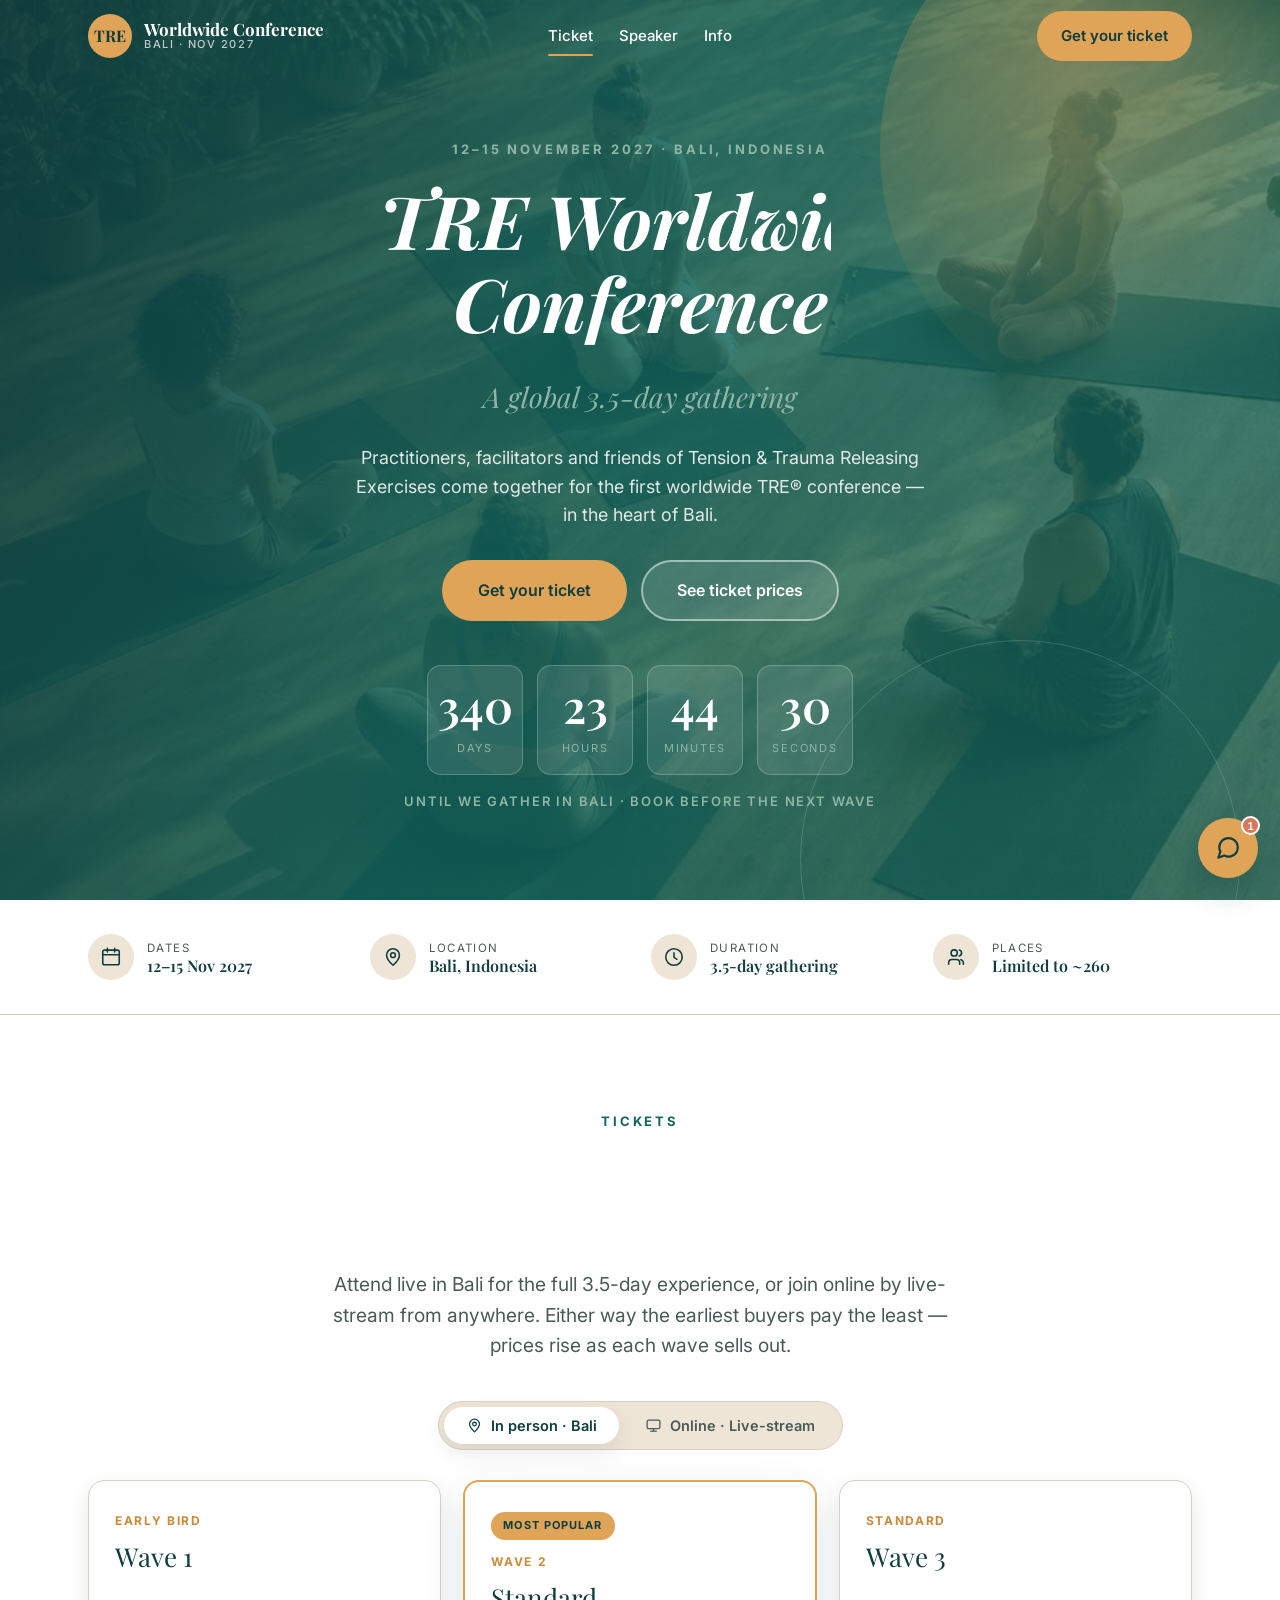
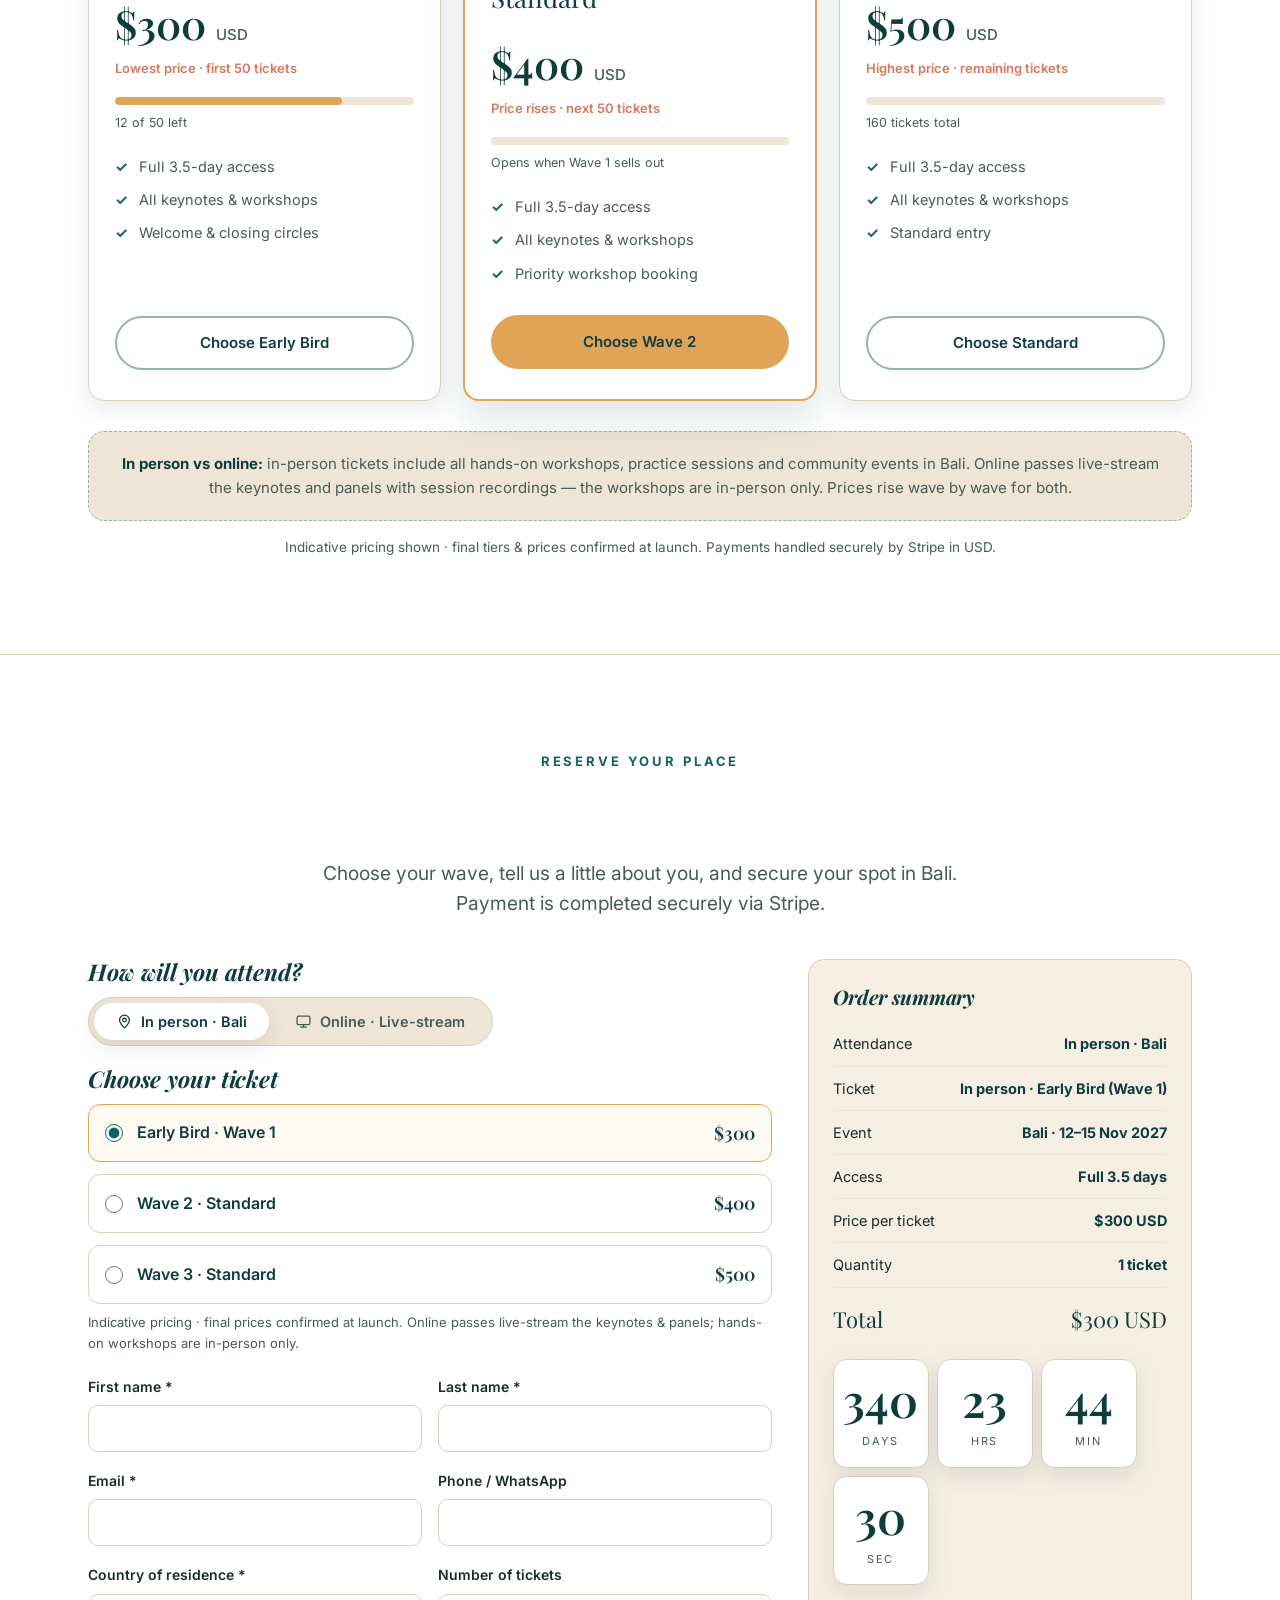
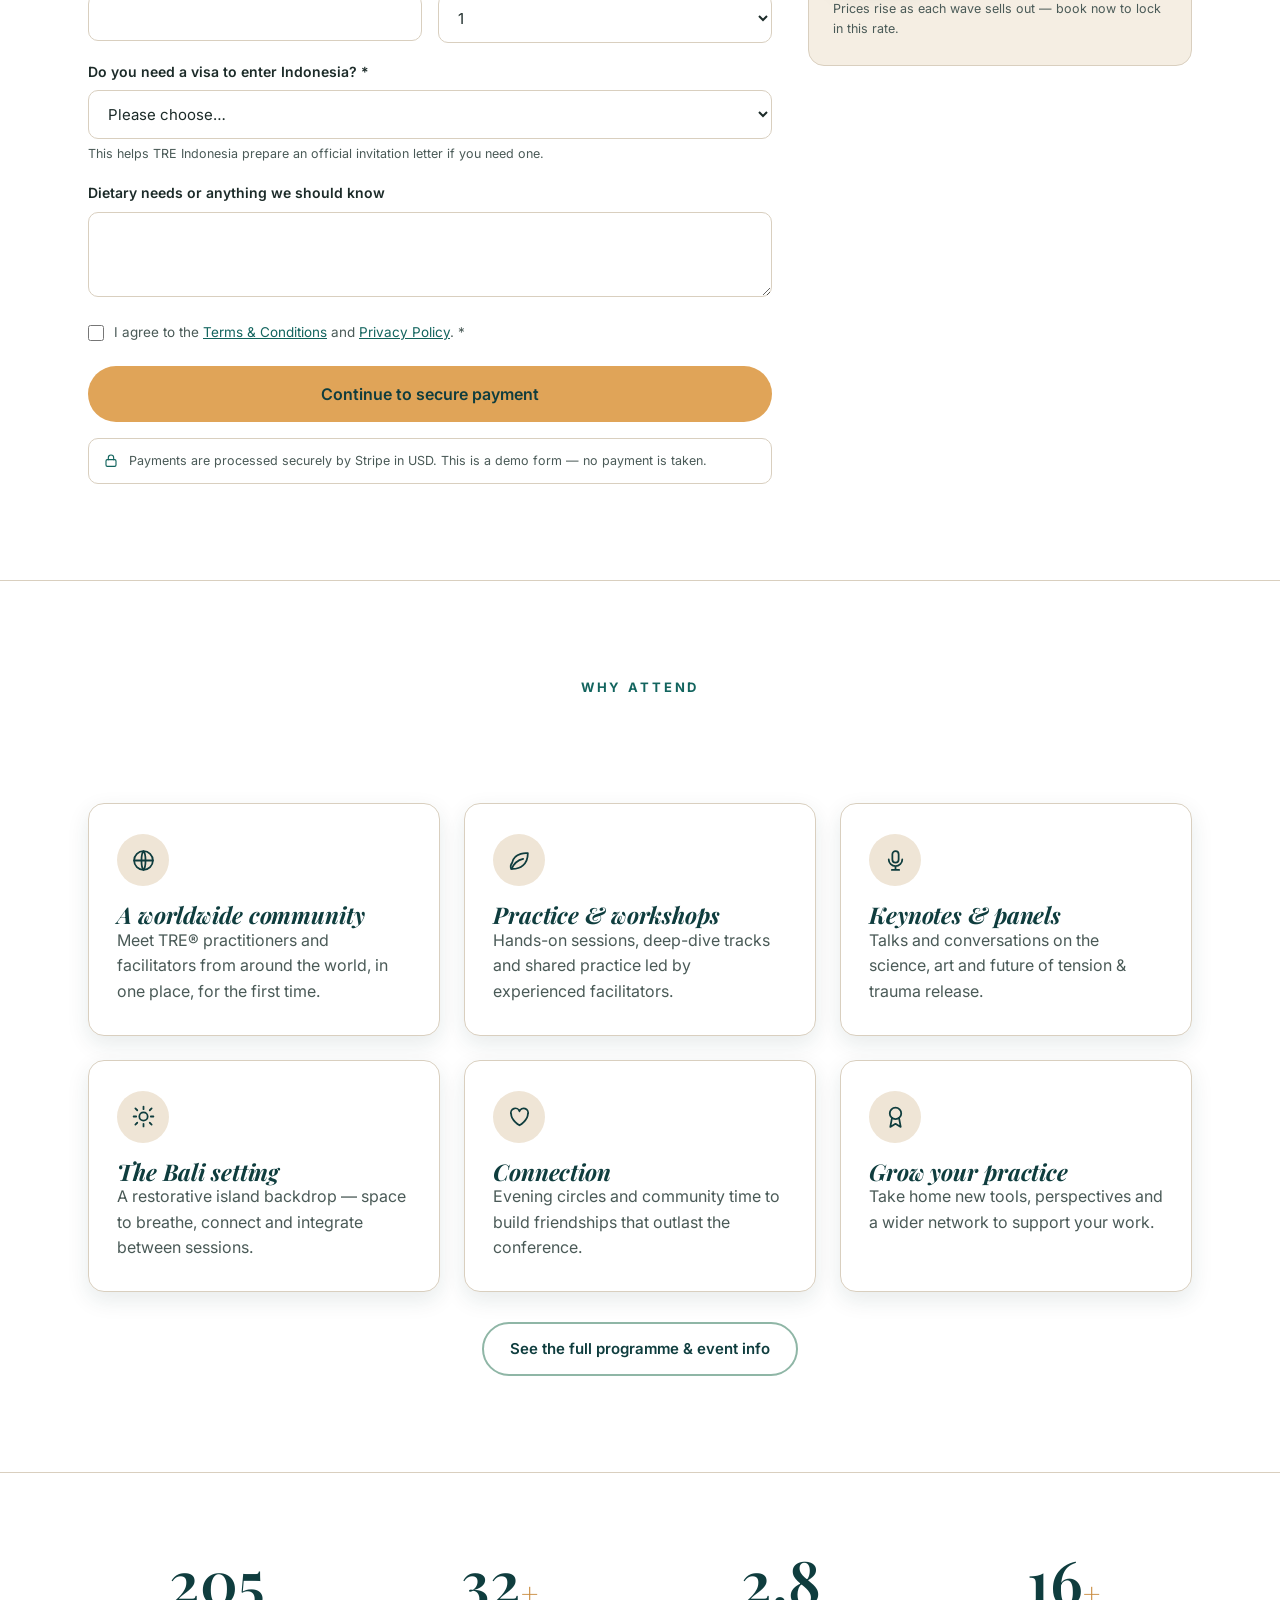
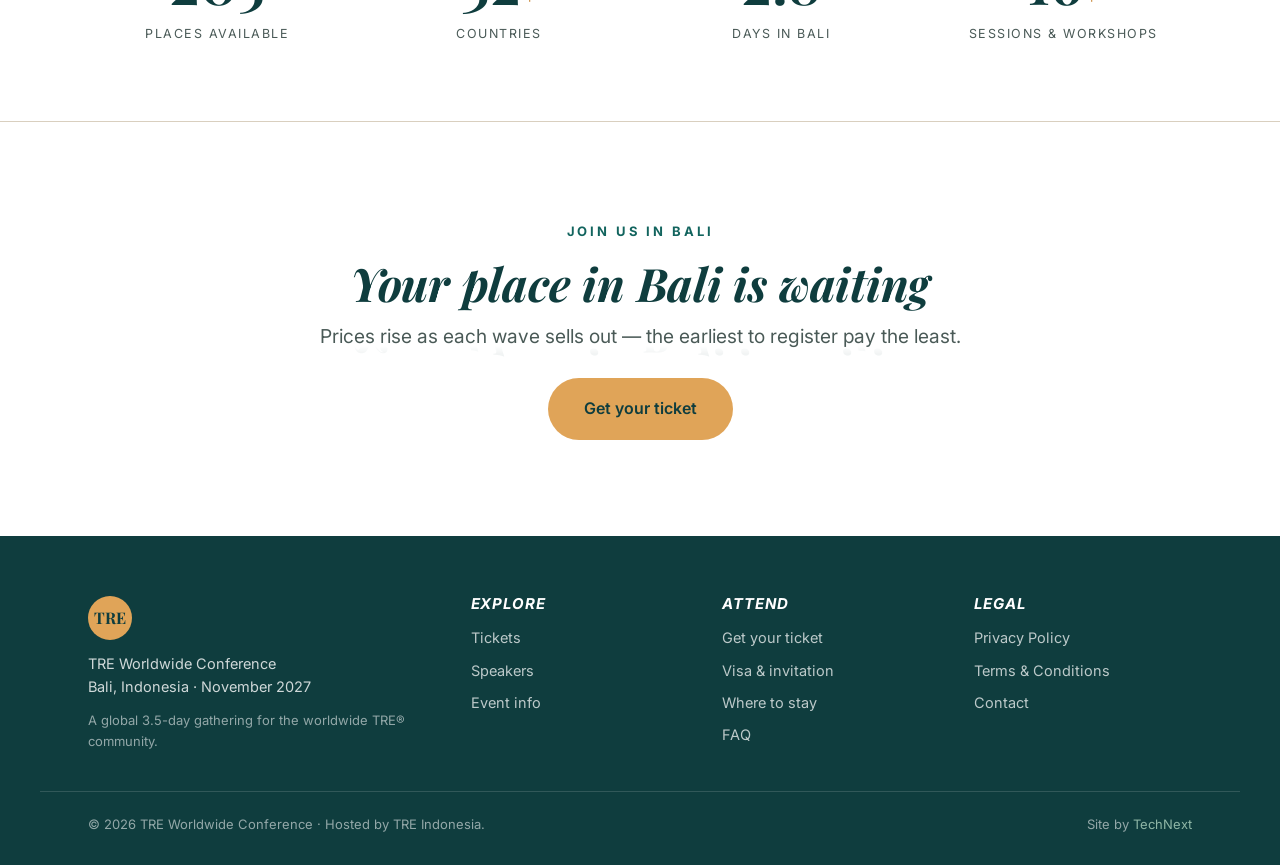
==== index.html @ 67530e5d "Animated title reflection, richer card interaction, live order total, glassy nav Co-Authored-By: Cla" ====
<!doctype html>
<html lang="en">
<head>
<meta charset="utf-8">
<meta name="viewport" content="width=device-width, initial-scale=1">
<title>TRE Worldwide Conference — Bali 2027 | Tickets</title>
<meta name="description" content="Get your ticket for the first worldwide TRE® conference — Bali, Indonesia, November 2027. Live countdown, rising-price waves, secure registration.">
<link rel="preconnect" href="https://fonts.googleapis.com">
<link rel="preconnect" href="https://fonts.gstatic.com" crossorigin>
<link href="https://fonts.googleapis.com/css2?family=Playfair+Display:ital,wght@0,400;0,500;0,600;0,700;0,800;0,900;1,400;1,500;1,600;1,700;1,800;1,900&family=Inter:wght@400;500;600;700&display=swap" rel="stylesheet">
<link rel="stylesheet" href="assets/style.css">
<link rel="icon" href="data:image/svg+xml,%3Csvg%20xmlns='http://www.w3.org/2000/svg'%20viewBox='0%200%2032%2032'%3E%3Ccircle%20cx='16'%20cy='16'%20r='16'%20fill='%230F3D3E'/%3E%3Ccircle%20cx='16'%20cy='16'%20r='6'%20fill='%23E0A458'/%3E%3C/svg%3E">
</head>
<body>

<header class="site-header" id="top">
  <div class="wrap header-inner">
    <a class="brand" href="index.html">
      <span class="brand-mark">TRE</span>
      <span class="brand-text">Worldwide Conference<small>Bali · Nov 2027</small></span>
    </a>
    <button class="nav-toggle" aria-label="Toggle menu" aria-expanded="false"><span></span><span></span><span></span></button>
    <nav class="site-nav" id="nav">
      <div class="nav-links">
        <a href="index.html" class="is-active">Ticket</a>
        <a href="speakers.html">Speaker</a>
        <a href="info.html">Info</a>
      </div>
      <a class="btn btn-amber nav-cta" href="#register">Get your ticket</a>
    </nav>
  </div>
</header>

<!-- HERO -->
<section class="hero">
  <div class="glow"></div><div class="ring"></div>
  <div class="wrap">
    <span class="kicker">12–15 November 2027 · Bali, Indonesia</span>
    <h1>TRE Worldwide Conference</h1>
    <div class="sub">A global 3.5-day gathering</div>
    <p class="hero-copy">Practitioners, facilitators and friends of Tension &amp; Trauma Releasing Exercises come together for the first worldwide TRE® conference — in the heart of Bali.</p>
    <div class="hero-btns">
      <a class="btn btn-amber btn-lg pulse" href="#register">Get your ticket</a>
      <a class="btn btn-ghost-light btn-lg" href="#tickets">See ticket prices</a>
    </div>
    <div class="countdown" data-countdown>
      <div class="cd-box"><div class="n" data-cd="days">—</div><div class="l">Days</div></div>
      <div class="cd-box"><div class="n" data-cd="hours">—</div><div class="l">Hours</div></div>
      <div class="cd-box"><div class="n" data-cd="minutes">—</div><div class="l">Minutes</div></div>
      <div class="cd-box"><div class="n" data-cd="seconds">—</div><div class="l">Seconds</div></div>
    </div>
    <div class="cd-label">Until we gather in Bali · book before the next wave</div>
  </div>
</section>

<!-- QUICK FACTS -->
<section class="section--white" style="padding:34px 0;">
  <div class="wrap">
    <div class="facts">
      <div class="fact"><div class="fi"><svg viewBox="0 0 24 24"><rect x="3" y="4.5" width="18" height="16" rx="2"/><path d="M3 9.5h18M8 2.5v4M16 2.5v4"/></svg></div><div><div class="fl">Dates</div><div class="fv">12–15 Nov 2027</div></div></div>
      <div class="fact"><div class="fi"><svg viewBox="0 0 24 24"><path d="M12 21s7-6.4 7-11a7 7 0 1 0-14 0c0 4.6 7 11 7 11z"/><circle cx="12" cy="10" r="2.6"/></svg></div><div><div class="fl">Location</div><div class="fv">Bali, Indonesia</div></div></div>
      <div class="fact"><div class="fi"><svg viewBox="0 0 24 24"><circle cx="12" cy="12" r="9"/><path d="M12 7.5v5l3.2 2"/></svg></div><div><div class="fl">Duration</div><div class="fv">3.5-day gathering</div></div></div>
      <div class="fact"><div class="fi"><svg viewBox="0 0 24 24"><path d="M16 20v-1.6a3.6 3.6 0 0 0-3.6-3.6H7.6A3.6 3.6 0 0 0 4 18.4V20"/><circle cx="10" cy="7.6" r="3.4"/><path d="M20 20v-1.6a3.6 3.6 0 0 0-2.7-3.5M15.5 4.3a3.4 3.4 0 0 1 0 6.6"/></svg></div><div><div class="fl">Places</div><div class="fv">Limited to ~260</div></div></div>
    </div>
  </div>
</section>

<!-- TICKETS -->
<section class="section--white divide" id="tickets">
  <div class="wrap">
    <div class="section-head center">
      <span class="kicker">Tickets</span>
      <h2>Choose how you'll join — in person or online</h2>
      <p class="lead">Attend live in Bali for the full 3.5-day experience, or join online by live-stream from anywhere. Either way the earliest buyers pay the least — prices rise as each wave sells out.</p>
    </div>
    <div class="attend-wrap">
      <div class="attend-toggle" role="tablist" aria-label="Attendance type">
        <button type="button" class="at-opt is-on" data-attend="inperson" aria-selected="true"><svg viewBox="0 0 24 24"><path d="M12 21s7-6.4 7-11a7 7 0 1 0-14 0c0 4.6 7 11 7 11z"/><circle cx="12" cy="10" r="2.6"/></svg>In person · Bali</button>
        <button type="button" class="at-opt" data-attend="online" aria-selected="false"><svg viewBox="0 0 24 24"><rect x="3" y="4.5" width="18" height="12" rx="2"/><path d="M8 20h8M12 16.5V20"/></svg>Online · Live-stream</button>
      </div>
    </div>
    <div class="tiers" data-tiers="inperson">
      <div class="tier">
        <span class="t-tag">Early Bird</span>
        <div class="t-name">Wave 1</div>
        <div class="t-price">$300 <small>USD</small></div>
        <div class="t-note">Lowest price · first 50 tickets</div>
        <div class="progress"><span style="width:76%"></span></div>
        <div class="stock">12 of 50 left</div>
        <ul><li>Full 3.5-day access</li><li>All keynotes &amp; workshops</li><li>Welcome &amp; closing circles</li></ul>
        <a class="btn btn-outline pick-tier" data-tier="early" data-attend="inperson" href="#register">Choose Early Bird</a>
      </div>
      <div class="tier tier--featured">
        <span class="badge-featured">Most popular</span>
        <span class="t-tag">Wave 2</span>
        <div class="t-name">Standard</div>
        <div class="t-price">$400 <small>USD</small></div>
        <div class="t-note">Price rises · next 50 tickets</div>
        <div class="progress"><span style="width:0%"></span></div>
        <div class="stock">Opens when Wave 1 sells out</div>
        <ul><li>Full 3.5-day access</li><li>All keynotes &amp; workshops</li><li>Priority workshop booking</li></ul>
        <a class="btn btn-amber pick-tier" data-tier="wave2" data-attend="inperson" href="#register">Choose Wave 2</a>
      </div>
      <div class="tier">
        <span class="t-tag">Standard</span>
        <div class="t-name">Wave 3</div>
        <div class="t-price">$500 <small>USD</small></div>
        <div class="t-note">Highest price · remaining tickets</div>
        <div class="progress"><span style="width:0%"></span></div>
        <div class="stock">160 tickets total</div>
        <ul><li>Full 3.5-day access</li><li>All keynotes &amp; workshops</li><li>Standard entry</li></ul>
        <a class="btn btn-outline pick-tier" data-tier="standard" data-attend="inperson" href="#register">Choose Standard</a>
      </div>
    </div>

    <div class="tiers" data-tiers="online" hidden>
      <div class="tier tier--online">
        <span class="t-mode">Online</span>
        <span class="t-tag">Early Bird</span>
        <div class="t-name">Wave 1</div>
        <div class="t-price">$120 <small>USD</small></div>
        <div class="t-note">Lowest price · first 100 passes</div>
        <div class="progress"><span style="width:64%"></span></div>
        <div class="stock">36 of 100 left</div>
        <ul><li>Live-stream of all keynotes &amp; panels</li><li>Session recordings (30 days)</li><li>Digital workbook &amp; online community</li></ul>
        <a class="btn btn-outline pick-tier" data-tier="online-early" data-attend="online" href="#register">Choose Early Bird</a>
      </div>
      <div class="tier tier--online tier--featured">
        <span class="badge-featured">Best value</span>
        <span class="t-mode">Online</span>
        <span class="t-tag">Wave 2</span>
        <div class="t-name">Standard</div>
        <div class="t-price">$150 <small>USD</small></div>
        <div class="t-note">Price rises · next 100 passes</div>
        <div class="progress"><span style="width:0%"></span></div>
        <div class="stock">Opens when Wave 1 sells out</div>
        <ul><li>Live-stream of all keynotes &amp; panels</li><li>Session recordings (60 days)</li><li>Digital workbook &amp; online community</li></ul>
        <a class="btn btn-amber pick-tier" data-tier="online-wave2" data-attend="online" href="#register">Choose Wave 2</a>
      </div>
      <div class="tier tier--online">
        <span class="t-mode">Online</span>
        <span class="t-tag">Standard</span>
        <div class="t-name">Wave 3</div>
        <div class="t-price">$180 <small>USD</small></div>
        <div class="t-note">Highest price · remaining passes</div>
        <div class="progress"><span style="width:0%"></span></div>
        <div class="stock">Unlimited online places</div>
        <ul><li>Live-stream of all keynotes &amp; panels</li><li>Session recordings (60 days)</li><li>Digital workbook &amp; online community</li></ul>
        <a class="btn btn-outline pick-tier" data-tier="online-standard" data-attend="online" href="#register">Choose Standard</a>
      </div>
    </div>

    <div class="note center" style="margin-top:30px;"><b>In person vs online:</b> in-person tickets include all hands-on workshops, practice sessions and community events in Bali. Online passes live-stream the keynotes and panels with session recordings — the workshops are in-person only. Prices rise wave by wave for both.</div>
    <p class="center muted" style="margin-top:16px;font-size:13.5px;">Indicative pricing shown · final tiers &amp; prices confirmed at launch. Payments handled securely by Stripe in USD.</p>
  </div>
</section>

<!-- REGISTER -->
<section class="section--white divide" id="register">
  <div class="wrap">
    <div class="section-head center">
      <span class="kicker">Reserve your place</span>
      <h2>Register for the conference</h2>
      <p class="lead">Choose your wave, tell us a little about you, and secure your spot in Bali. Payment is completed securely via Stripe.</p>
    </div>

    <div class="form-success" id="form-success">
      <h3><svg viewBox="0 0 24 24"><circle cx="12" cy="12" r="9"/><path d="M8.5 12.5l2.5 2.5 4.5-5"/></svg>You're on the list!</h3>
      <p>Thanks for registering — this is a demo confirmation. On the live site you'll be taken to secure Stripe checkout to complete payment, then receive your ticket and info pack by email (travel, visa guidance and the recommended hotel list). If you told us you need a visa, TRE Indonesia will prepare your invitation letter.</p>
    </div>

    <div class="form-grid">
      <form id="ticket-form" novalidate>
        <h3 style="margin-bottom:12px;">How will you attend?</h3>
        <div class="attend-wrap" style="justify-content:flex-start;margin-bottom:20px;">
          <div class="attend-toggle" role="tablist" aria-label="Attendance type">
            <button type="button" class="at-opt is-on" data-attend="inperson"><svg viewBox="0 0 24 24"><path d="M12 21s7-6.4 7-11a7 7 0 1 0-14 0c0 4.6 7 11 7 11z"/><circle cx="12" cy="10" r="2.6"/></svg>In person · Bali</button>
            <button type="button" class="at-opt" data-attend="online"><svg viewBox="0 0 24 24"><rect x="3" y="4.5" width="18" height="12" rx="2"/><path d="M8 20h8M12 16.5V20"/></svg>Online · Live-stream</button>
          </div>
        </div>

        <h3 style="margin-bottom:12px;">Choose your ticket</h3>
        <div class="radio-tiers" data-attend-group="inperson">
          <label class="radio-tier"><input type="radio" name="tier" value="early" data-name="In person · Early Bird (Wave 1)" data-price="$300 USD"><span class="rt-name">Early Bird · Wave 1</span><span class="rt-price">$300</span></label>
          <label class="radio-tier"><input type="radio" name="tier" value="wave2" data-name="In person · Standard (Wave 2)" data-price="$400 USD"><span class="rt-name">Wave 2 · Standard</span><span class="rt-price">$400</span></label>
          <label class="radio-tier"><input type="radio" name="tier" value="standard" data-name="In person · Standard (Wave 3)" data-price="$500 USD"><span class="rt-name">Wave 3 · Standard</span><span class="rt-price">$500</span></label>
        </div>
        <div class="radio-tiers" data-attend-group="online" hidden>
          <label class="radio-tier"><input type="radio" name="tier" value="online-early" data-name="Online · Early Bird (Wave 1)" data-price="$120 USD" disabled><span class="rt-name">Early Bird · Wave 1</span><span class="rt-price">$120</span></label>
          <label class="radio-tier"><input type="radio" name="tier" value="online-wave2" data-name="Online · Standard (Wave 2)" data-price="$150 USD" disabled><span class="rt-name">Wave 2 · Standard</span><span class="rt-price">$150</span></label>
          <label class="radio-tier"><input type="radio" name="tier" value="online-standard" data-name="Online · Standard (Wave 3)" data-price="$180 USD" disabled><span class="rt-name">Wave 3 · Standard</span><span class="rt-price">$180</span></label>
        </div>
        <p class="muted" style="font-size:13px;margin-bottom:22px;">Indicative pricing · final prices confirmed at launch. Online passes live-stream the keynotes &amp; panels; hands-on workshops are in-person only.</p>

        <div class="field-row">
          <div class="field"><label for="fname">First name *</label><input id="fname" name="fname" type="text" required></div>
          <div class="field"><label for="lname">Last name *</label><input id="lname" name="lname" type="text" required></div>
        </div>
        <div class="field-row">
          <div class="field"><label for="email">Email *</label><input id="email" name="email" type="email" required></div>
          <div class="field"><label for="phone">Phone / WhatsApp</label><input id="phone" name="phone" type="tel"></div>
        </div>
        <div class="field-row">
          <div class="field"><label for="country">Country of residence *</label><input id="country" name="country" type="text" required></div>
          <div class="field"><label for="qty">Number of tickets</label>
            <select id="qty" name="qty"><option>1</option><option>2</option><option>3</option><option>4</option></select>
          </div>
        </div>

        <div class="field">
          <label for="visa">Do you need a visa to enter Indonesia? *</label>
          <select id="visa" name="visa" required>
            <option value="">Please choose…</option>
            <option value="no">No — I can enter visa-free / visa on arrival</option>
            <option value="yes">Yes — I'll need an invitation letter</option>
            <option value="unsure">I'm not sure yet</option>
          </select>
          <div class="hint">This helps TRE Indonesia prepare an official invitation letter if you need one.</div>
        </div>
        <div class="visa-note" id="visa-note"><b>Great — we'll help.</b> TRE Indonesia will prepare an official invitation letter to support your visa application, sent with your info pack after payment.</div>

        <div class="field"><label for="notes">Dietary needs or anything we should know</label><textarea id="notes" name="notes" rows="3"></textarea></div>

        <label class="checkbox" style="margin-bottom:22px;">
          <input type="checkbox" required>
          <span>I agree to the <a href="terms.html" target="_blank" style="color:var(--teal-2);text-decoration:underline;">Terms &amp; Conditions</a> and <a href="privacy.html" target="_blank" style="color:var(--teal-2);text-decoration:underline;">Privacy Policy</a>. *</span>
        </label>

        <button type="submit" class="btn btn-amber btn-lg" style="width:100%;">Continue to secure payment</button>
        <div class="pay-note"><svg viewBox="0 0 24 24"><rect x="4.5" y="10" width="15" height="10" rx="2"/><path d="M8 10V7a4 4 0 0 1 8 0v3"/></svg> Payments are processed securely by Stripe in USD. This is a demo form — no payment is taken.</div>
      </form>

      <aside class="summary">
        <h3>Order summary</h3>
        <div class="row"><span>Attendance</span><b id="sum-attend">In person · Bali</b></div>
        <div class="row"><span>Ticket</span><b id="sum-tier">Early Bird · Wave 1</b></div>
        <div class="row"><span>Event</span><b>Bali · 12–15 Nov 2027</b></div>
        <div class="row"><span>Access</span><b id="sum-access">Full 3.5 days</b></div>
        <div class="row"><span>Price per ticket</span><b id="sum-unit">$300 USD</b></div>
        <div class="row"><span>Quantity</span><b id="sum-qty">1 ticket</b></div>
        <div class="total"><span>Total</span><span id="sum-total">$300 USD</span></div>
        <div class="countdown countdown--light" data-countdown style="margin-top:22px;gap:8px;">
          <div class="cd-box"><div class="n" data-cd="days">—</div><div class="l">Days</div></div>
          <div class="cd-box"><div class="n" data-cd="hours">—</div><div class="l">Hrs</div></div>
          <div class="cd-box"><div class="n" data-cd="minutes">—</div><div class="l">Min</div></div>
          <div class="cd-box"><div class="n" data-cd="seconds">—</div><div class="l">Sec</div></div>
        </div>
        <p class="muted" style="font-size:12.5px;margin-top:14px;">Prices rise as each wave sells out — book now to lock in this rate.</p>
      </aside>
    </div>
  </div>
</section>

<!-- WHY ATTEND -->
<section class="section--white divide">
  <div class="wrap">
    <div class="section-head center">
      <span class="kicker">Why attend</span>
      <h2>Everything the gathering holds</h2>
    </div>
    <div class="grid grid-3">
      <div class="card"><div class="ico"><svg viewBox="0 0 24 24"><circle cx="12" cy="12" r="9"/><path d="M3 12h18M12 3c2.6 2.6 2.6 15.4 0 18M12 3c-2.6 2.6-2.6 15.4 0 18"/></svg></div><h3>A worldwide community</h3><p>Meet TRE® practitioners and facilitators from around the world, in one place, for the first time.</p></div>
      <div class="card"><div class="ico"><svg viewBox="0 0 24 24"><path d="M4 20c9 .5 16-4.5 16-15 0 0-13-1.5-15 9a6 6 0 0 0-1 6z"/><path d="M4.5 20c2.5-6 6.5-8.5 11-9.5"/></svg></div><h3>Practice &amp; workshops</h3><p>Hands-on sessions, deep-dive tracks and shared practice led by experienced facilitators.</p></div>
      <div class="card"><div class="ico"><svg viewBox="0 0 24 24"><rect x="9" y="3" width="6" height="11" rx="3"/><path d="M5.5 11a6.5 6.5 0 0 0 13 0M12 17.5V21M8.5 21h7"/></svg></div><h3>Keynotes &amp; panels</h3><p>Talks and conversations on the science, art and future of tension &amp; trauma release.</p></div>
      <div class="card"><div class="ico"><svg viewBox="0 0 24 24"><circle cx="12" cy="12" r="4"/><path d="M12 2.5v2.5M12 19v2.5M4.2 4.2l1.8 1.8M18 18l1.8 1.8M2.5 12H5M19 12h2.5M4.2 19.8 6 18M18 6l1.8-1.8"/></svg></div><h3>The Bali setting</h3><p>A restorative island backdrop — space to breathe, connect and integrate between sessions.</p></div>
      <div class="card"><div class="ico"><svg viewBox="0 0 24 24"><path d="M12 20.5S4 15.6 4 9.8A4.2 4.2 0 0 1 12 7a4.2 4.2 0 0 1 8 2.8c0 5.8-8 10.7-8 10.7z"/></svg></div><h3>Connection</h3><p>Evening circles and community time to build friendships that outlast the conference.</p></div>
      <div class="card"><div class="ico"><svg viewBox="0 0 24 24"><circle cx="12" cy="9" r="5.5"/><path d="M8.6 13.6 7 22l5-3 5 3-1.6-8.4"/></svg></div><h3>Grow your practice</h3><p>Take home new tools, perspectives and a wider network to support your work.</p></div>
    </div>
    <p class="center" style="margin-top:30px;"><a class="btn btn-outline" href="info.html">See the full programme &amp; event info</a></p>
  </div>
</section>

<!-- STATS -->
<section class="section--white divide" style="padding:clamp(48px,6vw,80px) 0;">
  <div class="wrap">
    <div class="stats">
      <div class="stat"><div class="num">260</div><div class="lbl">Places available</div></div>
      <div class="stat"><div class="num">40<small>+</small></div><div class="lbl">Countries</div></div>
      <div class="stat"><div class="num">3.5</div><div class="lbl">Days in Bali</div></div>
      <div class="stat"><div class="num">20<small>+</small></div><div class="lbl">Sessions &amp; workshops</div></div>
    </div>
  </div>
</section>

<!-- FINAL CTA -->
<section class="section--white divide" style="text-align:center;">
  <div class="wrap">
    <span class="kicker">Join us in Bali</span>
    <h2 style="margin:14px 0 12px;">Your place in Bali is waiting</h2>
    <p class="lead" style="margin:0 auto 26px;">Prices rise as each wave sells out — the earliest to register pay the least.</p>
    <a class="btn btn-amber btn-lg pulse" href="#register">Get your ticket</a>
  </div>
</section>

<footer class="site-footer">
  <div class="wrap footer-grid">
    <div class="f-brand">
      <span class="brand-mark light">TRE</span>
      <p>TRE Worldwide Conference<br>Bali, Indonesia · November 2027</p>
      <p class="f-small">A global 3.5-day gathering for the worldwide TRE® community.</p>
    </div>
    <div>
      <h4>Explore</h4>
      <a href="index.html">Tickets</a>
      <a href="speakers.html">Speakers</a>
      <a href="info.html">Event info</a>
    </div>
    <div>
      <h4>Attend</h4>
      <a href="index.html#register">Get your ticket</a>
      <a href="info.html#visa">Visa &amp; invitation</a>
      <a href="info.html#hotels">Where to stay</a>
      <a href="info.html#faq">FAQ</a>
    </div>
    <div>
      <h4>Legal</h4>
      <a href="privacy.html">Privacy Policy</a>
      <a href="terms.html">Terms &amp; Conditions</a>
      <a href="mailto:hello@technext.asia">Contact</a>
    </div>
  </div>
  <div class="wrap footer-bottom">
    <span>© <span id="year">2027</span> TRE Worldwide Conference · Hosted by TRE Indonesia.</span>
    <span>Site by <a href="https://www.technext.asia">TechNext</a></span>
  </div>
</footer>

<script src="assets/app.js"></script>
</body>
</html>
---- assets/style.css ----
/* ============================================================
   TRE Worldwide Conference — Bali 2027
   Design system (from the TechNext proposal deck)
   ============================================================ */
:root{
  --teal:#0F3D3E;
  --teal-2:#12645E;
  --teal-3:#17756B;
  --sage:#8FB6A6;
  --sand:#F5EEE3;
  --sand-2:#EFE5D6;
  --paper:#FBF7F0;
  --amber:#E0A458;
  --amber-d:#C98A3D;
  --coral:#D9765B;
  --ink:#1C2B29;
  --ink-soft:#4A5A57;
  --line:#D9CFBF;
  --white:#FFFFFF;
  --shadow:0 18px 44px rgba(15,61,62,.14);
  --shadow-sm:0 8px 22px rgba(15,61,62,.10);
  --radius:16px;
  --radius-sm:11px;
  --wrap:1200px;
  --head:'Playfair Display',Georgia,'Times New Roman',serif;
  --body:'Inter',system-ui,-apple-system,'Segoe UI',sans-serif;
}

*{box-sizing:border-box;margin:0;padding:0;}
html{scroll-behavior:smooth;scroll-padding-top:90px;}
body{
  font-family:var(--body);
  color:var(--ink);
  background:var(--paper);
  line-height:1.6;
  -webkit-font-smoothing:antialiased;
  overflow-x:hidden;
}
img{max-width:100%;display:block;}
a{color:inherit;text-decoration:none;}
h1,h2,h3,h4{font-family:var(--head);font-weight:700;font-style:italic;line-height:1.12;color:var(--teal);letter-spacing:-.005em;}
h1{font-size:clamp(40px,6.6vw,74px);}
h2{font-size:clamp(29px,4vw,46px);}
h3{font-size:clamp(19px,2vw,23px);}
p{color:var(--ink-soft);}

.wrap{max-width:var(--wrap);margin:0 auto;padding:0 clamp(20px,5vw,48px);}
.kicker{font-size:13px;letter-spacing:.22em;text-transform:uppercase;font-weight:700;color:var(--teal-2);}
.kicker.on-dark{color:var(--sage);}
.lead{font-size:clamp(17px,1.5vw,20px);color:var(--ink-soft);max-width:60ch;}
.center{text-align:center;}
.center .lead{margin-left:auto;margin-right:auto;}
.amber-rule{width:74px;height:3px;background:var(--amber);border:0;margin:22px 0;}
.center .amber-rule{margin-left:auto;margin-right:auto;}
.muted{color:var(--ink-soft);}
.tag{color:var(--amber);font-weight:700;}

/* ---------- buttons ---------- */
.btn{
  display:inline-flex;align-items:center;justify-content:center;gap:8px;
  font-family:var(--body);font-weight:600;font-size:15px;
  padding:13px 26px;border-radius:999px;border:2px solid transparent;
  cursor:pointer;transition:transform .15s ease,box-shadow .2s ease,background .2s ease,color .2s ease;
  white-space:nowrap;
}
.btn:hover{transform:translateY(-2px);}
.btn-amber{background:var(--amber);color:var(--teal);}
.btn-amber:hover{background:var(--amber-d);box-shadow:0 10px 24px rgba(224,164,88,.4);}
.btn-teal{background:var(--teal);color:#fff;}
.btn-teal:hover{background:var(--teal-2);box-shadow:var(--shadow-sm);}
.btn-outline{background:transparent;border-color:var(--sage);color:var(--teal);}
.btn-outline:hover{background:var(--teal);border-color:var(--teal);color:#fff;}
.btn-ghost-light{background:rgba(255,255,255,.12);border-color:rgba(255,255,255,.5);color:#fff;}
.btn-ghost-light:hover{background:rgba(255,255,255,.2);}
.btn-lg{padding:16px 34px;font-size:16px;}
.btn:focus-visible{outline:3px solid rgba(224,164,88,.7);outline-offset:3px;}
.btn:disabled,.btn[aria-disabled="true"]{opacity:.55;cursor:not-allowed;transform:none;}
.site-nav a:focus-visible{outline:2px solid var(--amber);outline-offset:4px;border-radius:4px;}

/* ---------- header (transparent over hero → solid on scroll) ---------- */
.site-header{
  position:fixed;top:0;left:0;right:0;z-index:60;
  background:transparent;
  border-bottom:1px solid transparent;
  transition:background .32s ease,border-color .32s ease,box-shadow .32s ease,backdrop-filter .32s ease;
}
.site-header.scrolled{
  background:rgba(251,247,240,.55);
  backdrop-filter:blur(18px) saturate(1.15);-webkit-backdrop-filter:blur(18px) saturate(1.15);
  border-bottom-color:rgba(217,207,191,.55);
  box-shadow:0 6px 22px rgba(15,61,62,.05);
}
/* 3-zone grid: brand (left) · nav links (center) · CTA (right) */
.header-inner{display:grid;grid-template-columns:1fr auto 1fr;align-items:center;height:72px;gap:20px;}
.brand{display:flex;align-items:center;gap:12px;justify-self:start;}
.brand-mark{
  font-family:var(--head);font-weight:700;color:var(--teal);background:var(--amber);
  width:44px;height:44px;border-radius:50%;display:grid;place-items:center;
  font-size:16px;letter-spacing:.02em;flex:0 0 auto;transition:background .3s ease,color .3s ease;
}
.brand-mark.light{background:var(--amber);color:var(--teal);}
.brand-text{font-family:var(--head);font-weight:700;color:#fff;font-size:17px;line-height:1.05;display:flex;flex-direction:column;transition:color .3s ease;}
.brand-text small{font-family:var(--body);font-weight:500;font-size:11px;letter-spacing:.14em;text-transform:uppercase;color:rgba(255,255,255,.72);transition:color .3s ease;}
.site-nav{display:contents;}
.nav-links{display:flex;align-items:center;gap:26px;justify-self:center;}
/* nav links are LIGHT by default (over the dark hero); .scrolled switches them dark */
.site-nav a:not(.btn){font-weight:500;font-size:15px;color:#fff;position:relative;padding:6px 0;transition:color .2s;}
.site-nav a:not(.btn):hover,.site-nav a.is-active:not(.btn){color:#fff;}
.site-nav a:not(.btn)::after{content:"";position:absolute;left:0;bottom:-2px;height:2px;width:0;background:var(--amber);border-radius:2px;transition:width .28s ease;}
.site-nav a:not(.btn):hover::after,.site-nav a.is-active:not(.btn)::after{width:100%;}
.nav-cta{justify-self:end;padding:11px 22px;}
.nav-toggle{display:none;flex-direction:column;gap:5px;background:none;border:0;cursor:pointer;padding:8px;justify-self:end;}
.nav-toggle span{width:24px;height:2px;background:#fff;border-radius:2px;transition:background .25s,transform .25s,opacity .25s;}

/* solid state (scrolled past the hero) — dark content on the paper bar */
.site-header.scrolled .brand-text{color:var(--teal);}
.site-header.scrolled .brand-text small{color:var(--ink-soft);}
.site-header.scrolled .brand-mark{background:var(--teal);color:#fff;}
.site-header.scrolled .site-nav a:not(.btn){color:var(--ink);}
.site-header.scrolled .site-nav a:not(.btn):hover,
.site-header.scrolled .site-nav a.is-active:not(.btn){color:var(--teal-2);}
.site-header.scrolled .nav-toggle span{background:var(--teal);}

/* ---------- sections ---------- */
section{padding:clamp(60px,7.5vw,104px) 0;}
.section--sand{background:var(--sand);}
.section--sand2{background:var(--sand-2);}
.section--white{background:#fff;}
.section--dark{background:linear-gradient(135deg,var(--teal) 0%,var(--teal-2) 60%,var(--teal-3) 100%);color:#fff;}
.section--dark h1,.section--dark h2,.section--dark h3{color:#fff;}
.section--dark p{color:rgba(255,255,255,.82);}
.section-head{max-width:64ch;margin-bottom:40px;}
.section-head .kicker{margin-bottom:14px;display:block;}
.section-head.center{margin-left:auto;margin-right:auto;}

/* ---------- hero ---------- */
.hero{
  position:relative;min-height:100vh;min-height:100dvh;display:flex;align-items:center;
  color:#fff;overflow:hidden;padding:120px 0 70px;
}
.hero::before{
  content:"";position:absolute;inset:0;
  background:linear-gradient(115deg,rgba(15,61,62,.94) 0%,rgba(18,100,94,.86) 45%,rgba(23,117,107,.66) 100%),
             url('../images/hero-bg.jpg') center/cover no-repeat;
  z-index:0;
}
.hero .glow{position:absolute;right:-140px;top:-120px;width:540px;height:540px;border-radius:50%;
  background:radial-gradient(circle at 35% 35%,rgba(224,164,88,.4),rgba(224,164,88,0) 68%);z-index:1;pointer-events:none;}
.hero .ring{position:absolute;right:40px;bottom:-180px;width:440px;height:440px;border-radius:50%;border:1px solid rgba(255,255,255,.16);z-index:1;pointer-events:none;}
.hero .wrap{position:relative;z-index:2;width:100%;display:flex;flex-direction:column;align-items:center;text-align:center;}
.hero h1{color:#fff;max-width:16ch;margin:0 auto;}
.hero .kicker{color:var(--sage);margin-bottom:20px;display:block;}
.hero .sub{font-family:var(--head);font-style:italic;font-size:clamp(20px,2.4vw,28px);color:var(--sage);margin-top:6px;}
.hero .hero-copy{color:rgba(255,255,255,.86);font-size:clamp(16px,1.4vw,19px);max-width:52ch;margin:24px auto 30px;}
.hero-btns{display:flex;gap:14px;flex-wrap:wrap;justify-content:center;margin-bottom:44px;}
.hero .countdown{justify-content:center;}

/* page hero (inner pages) */
.page-hero{position:relative;color:#fff;padding:130px 0 70px;overflow:hidden;
  background:linear-gradient(135deg,var(--teal),var(--teal-2));}
.page-hero .glow{position:absolute;right:-120px;top:-140px;width:460px;height:460px;border-radius:50%;
  background:radial-gradient(circle at 40% 40%,rgba(224,164,88,.32),rgba(224,164,88,0) 70%);}
.page-hero .wrap{position:relative;z-index:2;text-align:center;}
.page-hero h1{color:#fff;}
.page-hero .kicker{color:var(--sage);display:block;margin-bottom:16px;}
.page-hero p{color:rgba(255,255,255,.85);max-width:60ch;margin:16px auto 0;}

/* ---------- countdown ---------- */
.countdown{display:flex;gap:14px;flex-wrap:wrap;}
.cd-box{
  background:rgba(255,255,255,.1);border:1px solid rgba(255,255,255,.22);
  border-radius:14px;padding:16px 8px;min-width:96px;text-align:center;backdrop-filter:blur(4px);
}
.cd-box .n{font-family:var(--head);font-weight:600;font-size:clamp(30px,4vw,46px);color:#fff;line-height:1;}
.cd-box .l{font-size:11px;letter-spacing:.16em;text-transform:uppercase;color:var(--sage);margin-top:8px;}
.countdown--light .cd-box{background:#fff;border-color:var(--line);box-shadow:var(--shadow-sm);}
.countdown--light .cd-box .n{color:var(--teal);}
.countdown--light .cd-box .l{color:var(--ink-soft);}
.cd-label{font-size:13px;letter-spacing:.14em;text-transform:uppercase;color:var(--sage);margin-top:16px;font-weight:600;}

/* ---------- cards / grids ---------- */
.grid{display:grid;gap:24px;}
.grid-2{grid-template-columns:repeat(2,1fr);}
.grid-3{grid-template-columns:repeat(3,1fr);}
.grid-4{grid-template-columns:repeat(4,1fr);}
.card{
  background:#fff;border:1px solid var(--line);border-radius:var(--radius);padding:30px 28px;
  box-shadow:var(--shadow-sm);transition:transform .2s ease,box-shadow .2s ease;
}
.card:hover{transform:translateY(-4px);box-shadow:var(--shadow);}
.card .ico{width:52px;height:52px;border-radius:50%;background:var(--sand-2);display:grid;place-items:center;font-size:24px;margin-bottom:16px;}
.section--dark .card{background:rgba(255,255,255,.07);border-color:rgba(255,255,255,.16);box-shadow:none;}
.section--dark .card h3{color:#fff;}
.section--dark .card p{color:rgba(255,255,255,.8);}
.section--dark .card .ico{background:rgba(255,255,255,.12);}

.split{display:grid;grid-template-columns:1fr 1fr;gap:clamp(30px,5vw,64px);align-items:center;}
.split img{border-radius:var(--radius);box-shadow:var(--shadow);width:100%;object-fit:cover;}

.feature-list{list-style:none;margin-top:8px;}
.feature-list li{position:relative;padding-left:30px;margin-bottom:15px;font-size:17px;color:var(--ink-soft);}
.feature-list li::before{content:"›";position:absolute;left:6px;top:-2px;color:var(--amber);font-size:22px;font-weight:700;}
.feature-list li b{color:var(--ink);}

/* ---------- ticket tiers ---------- */
.tiers{display:grid;grid-template-columns:repeat(3,1fr);gap:22px;align-items:stretch;}
.tier{background:#fff;border:1px solid var(--line);border-radius:var(--radius);padding:30px 26px;display:flex;flex-direction:column;box-shadow:var(--shadow-sm);}
.tier--featured{border:2px solid var(--amber);box-shadow:var(--shadow);}
.tier .t-tag{font-size:12px;letter-spacing:.14em;text-transform:uppercase;font-weight:700;color:var(--amber-d);}
.tier .t-name{font-family:var(--head);font-size:26px;color:var(--teal);margin:6px 0 4px;}
.tier .t-price{font-family:var(--head);font-size:40px;color:var(--teal);font-weight:600;margin:10px 0 2px;}
.tier .t-price small{font-size:15px;color:var(--ink-soft);font-family:var(--body);font-weight:500;}
.tier .t-note{font-size:13px;color:var(--coral);font-weight:600;margin-bottom:14px;}
.tier ul{list-style:none;margin:6px 0 20px;flex:1;}
.tier ul li{position:relative;padding-left:24px;margin-bottom:10px;font-size:14.5px;color:var(--ink-soft);}
.tier ul li::before{content:"✓";position:absolute;left:0;color:var(--teal-2);font-weight:700;}
.tier .btn{width:100%;}
.badge-featured{display:inline-block;background:var(--amber);color:var(--teal);font-size:11px;font-weight:700;letter-spacing:.1em;text-transform:uppercase;padding:5px 12px;border-radius:999px;margin-bottom:12px;align-self:flex-start;}
.progress{height:8px;border-radius:6px;background:var(--sand-2);overflow:hidden;margin:4px 0 8px;}
.progress > span{display:block;height:100%;background:var(--amber);border-radius:6px;}
.stock{font-size:12.5px;color:var(--ink-soft);margin-bottom:16px;}

/* ---------- attendance toggle (in-person vs online) ---------- */
.attend-wrap{display:flex;justify-content:center;margin-bottom:30px;}
.attend-toggle{display:inline-flex;background:var(--sand-2);border:1px solid var(--line);border-radius:999px;padding:5px;gap:4px;}
.attend-toggle .at-opt{display:inline-flex;align-items:center;gap:8px;border:0;background:transparent;font-family:var(--body);font-weight:600;font-size:14.5px;color:var(--ink-soft);padding:10px 22px;border-radius:999px;cursor:pointer;transition:background .2s,color .2s,box-shadow .2s;white-space:nowrap;}
.attend-toggle .at-opt svg{width:17px;height:17px;fill:none;stroke:currentColor;stroke-width:1.8;stroke-linecap:round;stroke-linejoin:round;}
.attend-toggle .at-opt.is-on{background:#fff;color:var(--teal);box-shadow:var(--shadow-sm);}
.attend-toggle .at-opt:hover:not(.is-on){color:var(--teal-2);}
/* .tiers/.radio-tiers set display:grid, which beats the [hidden] UA rule — force it */
.tiers[hidden],.radio-tiers[hidden]{display:none;}
.t-mode{display:inline-block;font-size:11px;font-weight:700;letter-spacing:.12em;text-transform:uppercase;color:var(--teal-2);background:rgba(18,100,94,.09);border-radius:999px;padding:4px 11px;margin-bottom:12px;}
.tier--online .t-mode{color:var(--amber-d);background:rgba(224,164,88,.14);}

/* ---------- speakers ---------- */
.speaker{background:#fff;border:1px solid var(--line);border-radius:var(--radius);overflow:hidden;box-shadow:var(--shadow-sm);transition:transform .2s,box-shadow .2s;}
.speaker:hover{transform:translateY(-4px);box-shadow:var(--shadow);}
.speaker .ph{aspect-ratio:4/5;background:var(--sand-2);overflow:hidden;}
.speaker .ph img{width:100%;height:100%;object-fit:cover;}
.speaker .ph.placeholder{display:grid;place-items:center;border:2px dashed var(--sage);background:rgba(143,182,166,.12);color:var(--teal-2);}
.speaker .s-body{padding:22px 24px 26px;}
.speaker .s-role{font-size:13px;letter-spacing:.08em;text-transform:uppercase;color:var(--amber-d);font-weight:700;margin-bottom:4px;}
.speaker h3{margin-bottom:10px;}
.speaker .s-bio{font-size:14.5px;color:var(--ink-soft);margin-bottom:8px;}
.speaker .s-session{font-size:14px;color:var(--ink);background:var(--sand);border-radius:9px;padding:10px 13px;margin:12px 0 14px;}
.speaker .s-session b{color:var(--teal-2);}
.socials{display:flex;gap:10px;}
.socials a{width:38px;height:38px;border-radius:50%;display:grid;place-items:center;background:var(--sand-2);color:var(--teal);transition:background .2s,color .2s,transform .2s;}
.socials a:hover{background:var(--teal);color:#fff;transform:translateY(-2px);}
.socials svg{width:18px;height:18px;}

/* ---------- speakers directory (roles, legend, compact rhythm) ---------- */
.section--tight{padding:clamp(34px,4.2vw,58px) 0;}
.page-hero.tight{padding:104px 0 48px;}
.section-head.snug{margin-bottom:26px;}
/* role legend under the hero */
.role-legend{display:flex;flex-wrap:wrap;gap:10px 20px;justify-content:center;margin-top:20px;}
.role-legend .rl{display:inline-flex;align-items:center;gap:8px;font-size:12px;font-weight:700;letter-spacing:.1em;text-transform:uppercase;color:rgba(255,255,255,.82);}
.role-legend .dot{width:9px;height:9px;border-radius:50%;flex:0 0 auto;}
/* colour-coded role tags on cards */
.s-role .dot{display:inline-block;width:8px;height:8px;border-radius:50%;margin-right:8px;vertical-align:1px;}
.s-role.role-host{color:var(--teal-2);}
.s-role.role-facilitator{color:var(--amber-d);}
.s-role.role-workshop{color:var(--teal-3);}
.s-role.role-speaker{color:var(--coral);}
/* count chip next to a group heading */
.count-chip{display:inline-block;margin-left:10px;font-family:var(--body);font-style:normal;font-weight:600;font-size:13px;color:var(--ink-soft);background:var(--sand-2);border-radius:999px;padding:3px 11px;vertical-align:middle;}
/* announce-soon cards read a touch quieter */
.speaker.tba .s-body{opacity:.96;}
.speaker.tba h3{color:var(--teal-2);}
.tba-tag{display:inline-block;font-size:10.5px;font-weight:700;letter-spacing:.12em;text-transform:uppercase;color:var(--amber-d);background:#fff6e9;border:1px solid #f0dcbc;border-radius:999px;padding:3px 10px;margin-top:12px;}

/* ---------- schedule ---------- */
.sched{display:grid;grid-template-columns:repeat(4,1fr);gap:18px;}
.day{background:#fff;border:1px solid var(--line);border-radius:var(--radius);padding:22px 20px;box-shadow:var(--shadow-sm);}
.day h3{font-size:19px;margin-bottom:2px;}
.day .day-sub{font-size:12px;letter-spacing:.1em;text-transform:uppercase;color:var(--ink-soft);margin-bottom:14px;}
.slot{padding:9px 0;border-top:1px solid var(--sand-2);}
.slot .time{font-weight:700;color:var(--teal-2);font-size:13px;}
.slot .what{font-size:14px;color:var(--ink);}

/* ---------- gallery ---------- */
.gallery{columns:3;column-gap:18px;}
.gallery figure{break-inside:avoid;margin:0 0 18px;border-radius:var(--radius-sm);overflow:hidden;position:relative;cursor:pointer;box-shadow:var(--shadow-sm);}
.gallery img{width:100%;transition:transform .5s ease;}
.gallery figure:hover img{transform:scale(1.06);}
.gallery figcaption{position:absolute;left:0;right:0;bottom:0;padding:16px 16px 12px;color:#fff;font-size:14px;font-weight:600;
  background:linear-gradient(0deg,rgba(15,61,62,.82),rgba(15,61,62,0));opacity:0;transition:opacity .25s;}
.gallery figure:hover figcaption{opacity:1;}
.lightbox{position:fixed;inset:0;background:rgba(12,28,27,.9);display:none;align-items:center;justify-content:center;z-index:200;padding:30px;}
.lightbox.open{display:flex;}
.lightbox img{max-width:92vw;max-height:88vh;border-radius:10px;box-shadow:0 30px 80px rgba(0,0,0,.6);}
.lightbox .lb-close{position:absolute;top:22px;right:28px;color:#fff;font-size:34px;cursor:pointer;line-height:1;background:none;border:0;}

/* ---------- forms ---------- */
.form-grid{display:grid;grid-template-columns:1.6fr .9fr;gap:36px;align-items:start;}
.field{margin-bottom:18px;}
.field label{display:block;font-size:14px;font-weight:600;color:var(--ink);margin-bottom:7px;}
.field input,.field select,.field textarea{
  width:100%;font-family:var(--body);font-size:15px;color:var(--ink);
  padding:13px 15px;border:1px solid var(--line);border-radius:10px;background:#fff;transition:border .2s,box-shadow .2s;
}
.field input:focus,.field select:focus,.field textarea:focus{outline:none;border-color:var(--teal-2);box-shadow:0 0 0 3px rgba(18,100,94,.12);}
.field .hint{font-size:12.5px;color:var(--ink-soft);margin-top:5px;}
.field-row{display:grid;grid-template-columns:1fr 1fr;gap:16px;}
.radio-tiers{display:grid;gap:12px;margin-bottom:8px;}
.radio-tier{display:flex;align-items:center;gap:14px;border:1px solid var(--line);border-radius:12px;padding:14px 16px;cursor:pointer;transition:border .2s,background .2s;}
.radio-tier:hover{border-color:var(--sage);}
.radio-tier input{width:18px;height:18px;accent-color:var(--teal-2);}
.radio-tier.sel{border-color:var(--amber);background:#fffaf1;}
.radio-tier .rt-name{font-weight:600;color:var(--teal);}
.radio-tier .rt-price{margin-left:auto;font-family:var(--head);font-weight:600;color:var(--teal);font-size:18px;}
.checkbox{display:flex;gap:10px;align-items:flex-start;font-size:13.5px;color:var(--ink-soft);}
.checkbox input{margin-top:3px;width:16px;height:16px;accent-color:var(--teal-2);}
.summary{background:var(--sand);border:1px solid var(--line);border-radius:var(--radius);padding:26px 24px;position:sticky;top:96px;}
.summary h3{font-size:20px;margin-bottom:14px;}
.summary .row{display:flex;justify-content:space-between;padding:10px 0;border-bottom:1px solid var(--sand-2);font-size:14.5px;}
.summary .row b{color:var(--teal);}
.summary .total{display:flex;justify-content:space-between;font-family:var(--head);font-size:22px;color:var(--teal);margin-top:14px;}
.pay-note{display:flex;gap:10px;align-items:center;font-size:12.5px;color:var(--ink-soft);margin-top:16px;background:#fff;border:1px solid var(--line);border-radius:10px;padding:12px 14px;}
.form-success{display:none;background:#fff;border:1px solid var(--sage);border-left:4px solid var(--teal-2);border-radius:12px;padding:22px 24px;margin-bottom:20px;}
.form-success.show{display:block;}
.form-success h3{color:var(--teal-2);margin-bottom:6px;}
.visa-note{display:none;background:#fffaf1;border:1px solid var(--amber);border-radius:10px;padding:13px 15px;font-size:13.5px;color:var(--ink);margin-top:-6px;margin-bottom:18px;}
.visa-note.show{display:block;}

/* ---------- callout / notes ---------- */
.note{background:var(--sand-2);border:1px dashed var(--sage);border-radius:var(--radius);padding:20px 24px;font-size:15px;color:var(--ink-soft);}
.note b{color:var(--teal);}
.cta-band{position:relative;color:#fff;text-align:center;overflow:hidden;}
.cta-band::before{content:"";position:absolute;inset:0;z-index:0;
  background:linear-gradient(135deg,rgba(15,61,62,.92),rgba(18,100,94,.82)),url('../images/cta-bg.jpg') center/cover no-repeat;}
.cta-band .wrap{position:relative;z-index:2;}
.cta-band h2{color:#fff;}
.cta-band p{color:rgba(255,255,255,.85);margin:14px auto 26px;max-width:52ch;}

/* legal / prose */
.prose{max-width:820px;margin:0 auto;}
.prose h2{font-size:clamp(24px,2.6vw,32px);margin:38px 0 12px;}
.prose h3{margin:26px 0 8px;}
.prose p,.prose li{color:var(--ink-soft);font-size:16px;margin-bottom:12px;}
.prose ul,.prose ol{padding-left:22px;margin-bottom:12px;}
.prose a{color:var(--teal-2);text-decoration:underline;}
.prose .meta{font-size:14px;color:var(--ink-soft);}

/* faq */
.faq details{background:#fff;border:1px solid var(--line);border-radius:12px;padding:0 22px;margin-bottom:12px;box-shadow:var(--shadow-sm);}
.faq summary{list-style:none;cursor:pointer;padding:18px 0;font-family:var(--head);font-weight:600;color:var(--teal);font-size:18px;display:flex;justify-content:space-between;align-items:center;}
.faq summary::-webkit-details-marker{display:none;}
.faq summary::after{content:"+";font-size:24px;color:var(--amber);font-weight:400;}
.faq details[open] summary::after{content:"–";}
.faq details p{padding:0 0 20px;color:var(--ink-soft);}

/* ---------- footer ---------- */
.site-footer{background:var(--teal);color:rgba(255,255,255,.8);padding:60px 0 30px;}
.footer-grid{display:grid;grid-template-columns:1.6fr 1fr 1fr 1fr;gap:34px;padding-bottom:36px;border-bottom:1px solid rgba(255,255,255,.14);}
.footer-grid h4{color:#fff;font-size:15px;margin-bottom:14px;font-family:var(--body);letter-spacing:.06em;text-transform:uppercase;}
.footer-grid a{display:block;color:rgba(255,255,255,.72);font-size:14.5px;margin-bottom:9px;transition:color .2s;}
.footer-grid a:hover{color:var(--amber);}
.f-brand{display:flex;flex-direction:column;gap:12px;}
.f-brand p{color:rgba(255,255,255,.8);font-size:14.5px;}
.f-brand .f-small{color:rgba(255,255,255,.55);font-size:13px;}
.footer-bottom{display:flex;justify-content:space-between;align-items:center;padding-top:22px;font-size:13px;color:rgba(255,255,255,.55);flex-wrap:wrap;gap:8px;}
.footer-bottom a{color:var(--sage);}

/* reveal (progressive-enhanced: only hides when JS is active) */
.reveal{transition:opacity .7s ease,transform .7s cubic-bezier(.2,.7,.3,1);}
.js .reveal{opacity:0;transform:translateY(24px);}
.js .reveal.in{opacity:1;transform:none;}

/* ---------- quick facts strip ---------- */
.facts{display:grid;grid-template-columns:repeat(4,1fr);gap:22px;}
.fact{display:flex;gap:13px;align-items:center;}
.fact .fi{width:46px;height:46px;border-radius:50%;background:var(--sand-2);display:grid;place-items:center;font-size:20px;flex:0 0 auto;}
.fact .fl{font-size:11.5px;letter-spacing:.12em;text-transform:uppercase;color:var(--ink-soft);}
.fact .fv{font-family:var(--head);font-weight:600;color:var(--teal);font-size:16px;line-height:1.15;}

/* ---------- stats ---------- */
.stats{display:grid;grid-template-columns:repeat(4,1fr);gap:24px;text-align:center;}
.stat .num{font-family:var(--head);font-weight:600;font-size:clamp(40px,5vw,60px);color:var(--teal);line-height:1;}
.stat .num small{font-size:.5em;color:var(--amber-d);}
.stat .lbl{font-size:12.5px;letter-spacing:.12em;text-transform:uppercase;color:var(--ink-soft);margin-top:12px;}

/* hairline divider for all-white pages */
.divide{border-top:1px solid var(--line);}

/* ---------- SVG line icons ---------- */
.ico svg,.fi svg,.pay-note svg,.form-success h3 svg,.ph.placeholder svg{fill:none;stroke-width:1.7;stroke-linecap:round;stroke-linejoin:round;}
.ico svg{width:25px;height:25px;stroke:var(--teal);}
.fi svg{width:22px;height:22px;stroke:var(--teal);}
.pay-note svg{width:16px;height:16px;stroke:var(--teal-2);flex:0 0 auto;}
.form-success h3 svg{width:22px;height:22px;stroke:var(--teal-2);vertical-align:-4px;margin-right:7px;}
.ph.placeholder svg{width:44px;height:44px;stroke:var(--teal-2);margin:0 auto 8px;}
.section--dark .ico svg{stroke:#fff;}

/* ---------- motion ---------- */
@keyframes heroIn{from{opacity:0;transform:translateY(22px);}to{opacity:1;transform:none;}}
@keyframes floatGlow{0%,100%{transform:scale(1);opacity:.8;}50%{transform:scale(1.09);opacity:1;}}
@keyframes cdPop{0%{transform:scale(1.4);opacity:.12;}55%{transform:scale(.92);}100%{transform:scale(1);opacity:1;}}
@keyframes ctaPulse{0%{box-shadow:0 0 0 0 rgba(224,164,88,.5);}70%{box-shadow:0 0 0 15px rgba(224,164,88,0);}100%{box-shadow:0 0 0 0 rgba(224,164,88,0);}}

/* hero entrance */
.hero .kicker{animation:heroIn .6s .05s both;}
.hero h1{animation:heroIn .8s .15s both;}
.hero .sub{animation:heroIn .8s .28s both;}
.hero .hero-copy{animation:heroIn .8s .4s both;}
.hero .hero-btns{animation:heroIn .8s .52s both;}
.hero .countdown{animation:heroIn .8s .64s both;}
.hero .cd-label{animation:heroIn .8s .76s both;}
.hero .glow{animation:floatGlow 7s ease-in-out infinite;}

/* buttons */
.btn{position:relative;overflow:hidden;}
.btn::after{content:"";position:absolute;top:0;left:-130%;width:55%;height:100%;pointer-events:none;
  background:linear-gradient(120deg,transparent,rgba(255,255,255,.5),transparent);
  transform:skewX(-20deg);transition:left .6s ease;}
.btn-outline::after{background:linear-gradient(120deg,transparent,rgba(15,61,62,.1),transparent);}
.btn:hover::after{left:150%;}
.btn:active{transform:translateY(0) scale(.96);}
.pulse{animation:ctaPulse 2.6s ease-out infinite;}

/* cards / tiles hover */
.card{transition:transform .28s cubic-bezier(.2,.75,.3,1),box-shadow .28s ease,border-color .28s ease;}
.card:hover{transform:translateY(-7px);box-shadow:var(--shadow);border-color:var(--sage);}
.card .ico{transition:transform .3s cubic-bezier(.2,.75,.3,1),background .3s ease;}
.card:hover .ico{transform:scale(1.14) rotate(-5deg);background:var(--amber);}
.fact .fi{transition:transform .3s cubic-bezier(.2,.75,.3,1),background .3s ease;}
.fact:hover .fi{transform:scale(1.12) rotate(-5deg);background:var(--amber);}
.tier{transition:transform .28s cubic-bezier(.2,.75,.3,1),box-shadow .28s ease;}
.tier:hover{transform:translateY(-8px);box-shadow:var(--shadow);}
.speaker .ph img{transition:transform .55s ease;}
.speaker:hover .ph img{transform:scale(1.05);}
.stat .num{display:inline-block;transition:transform .3s ease;}
.stat:hover .num{transform:scale(1.09);}
.day{transition:transform .25s ease,box-shadow .25s ease;}
.day:hover{transform:translateY(-4px);box-shadow:var(--shadow);}

/* countdown */
.cd-box{transition:transform .3s ease,box-shadow .3s ease;}
.cd-box:hover{transform:translateY(-4px);}
.cd-box .n{display:inline-block;}
.cd-box .n.tick{animation:cdPop .5s cubic-bezier(.2,.8,.3,1);}

/* ---------- heading reflection (real mirror reflection — text stays solid) ---------- */
/* Progressive enhancement: Chromium/Safari render a faded mirror strip beneath the heading.
   Text is fully opaque (no clip, no fade) so nothing disappears. Firefox shows solid text.
   Fade uses FIXED px (not %) so the reflection is a short strip regardless of heading height,
   and matching margins keep it clear of the content below. */
@supports (-webkit-box-reflect:below){
  h1,h2{-webkit-box-reflect:below 2px linear-gradient(rgba(0,0,0,.30) 0, rgba(0,0,0,.07) 8px, transparent 18px);}
  h1{margin-bottom:24px;}
  h2{margin-bottom:20px;}
  .hero h1{margin-bottom:24px;}   /* override .hero h1{margin:0 auto} so the reflection has room */
}

/* ---------- floating chatbot (demo assistant) ---------- */
.chatbot{position:fixed;right:22px;bottom:22px;z-index:90;font-family:var(--body);}
.chat-fab{position:relative;width:60px;height:60px;border-radius:50%;border:0;cursor:pointer;
  background:var(--amber);color:var(--teal);display:grid;place-items:center;
  box-shadow:0 12px 30px rgba(15,61,62,.30);transition:transform .2s ease,background .2s ease;}
.chat-fab:hover{transform:translateY(-3px) scale(1.05);background:var(--amber-d);}
.chat-fab svg{width:26px;height:26px;fill:none;stroke:currentColor;stroke-width:2;stroke-linecap:round;stroke-linejoin:round;}
.chat-fab .ic-close{display:none;}
.chatbot.open .chat-fab .ic-chat{display:none;}
.chatbot.open .chat-fab .ic-close{display:block;}
.chat-fab .badge{position:absolute;top:-2px;right:-2px;min-width:19px;height:19px;padding:0 4px;border-radius:999px;background:var(--coral);color:#fff;font-size:11px;font-weight:700;display:grid;place-items:center;border:2px solid #fff;}
.chatbot.open .chat-fab .badge{display:none;}
.chat-panel{position:absolute;right:0;bottom:74px;width:344px;max-width:calc(100vw - 44px);
  background:#fff;border:1px solid var(--line);border-radius:18px;overflow:hidden;
  box-shadow:0 26px 64px rgba(15,61,62,.30);opacity:0;transform:translateY(14px) scale(.98);pointer-events:none;
  transition:opacity .25s ease,transform .25s ease;display:flex;flex-direction:column;max-height:min(560px,calc(100dvh - 120px));}
.chatbot.open .chat-panel{opacity:1;transform:none;pointer-events:auto;}
.chat-head{background:linear-gradient(135deg,var(--teal),var(--teal-2));color:#fff;padding:15px 16px;display:flex;align-items:center;gap:12px;}
.chat-head .avatar{width:38px;height:38px;border-radius:50%;background:var(--amber);color:var(--teal);display:grid;place-items:center;font-family:var(--head);font-weight:700;font-size:14px;flex:0 0 auto;}
.chat-head .ch-title{font-family:var(--head);font-weight:700;font-style:italic;font-size:16px;line-height:1.1;color:#fff;}
.chat-head .ch-sub{font-size:11.5px;color:rgba(255,255,255,.82);display:flex;align-items:center;gap:6px;}
.chat-head .ch-sub::before{content:"";width:7px;height:7px;border-radius:50%;background:#7ee0a1;display:inline-block;}
.chat-head .ch-close{margin-left:auto;background:none;border:0;color:#fff;cursor:pointer;font-size:24px;line-height:1;opacity:.85;padding:0 4px;}
.chat-head .ch-close:hover{opacity:1;}
.chat-body{padding:15px;overflow-y:auto;flex:1;background:var(--paper);display:flex;flex-direction:column;gap:10px;}
.msg{max-width:84%;padding:10px 13px;border-radius:15px;font-size:14px;line-height:1.5;animation:msgIn .3s ease both;}
@keyframes msgIn{from{opacity:0;transform:translateY(6px);}to{opacity:1;transform:none;}}
.msg.bot{background:#fff;border:1px solid var(--line);border-bottom-left-radius:5px;align-self:flex-start;color:var(--ink);}
.msg.user{background:var(--teal);color:#fff;border-bottom-right-radius:5px;align-self:flex-end;}
.msg a{color:var(--teal-2);text-decoration:underline;font-weight:600;}
.msg.user a{color:#fff;}
.chat-chips{display:flex;flex-wrap:wrap;gap:8px;padding:0 15px 12px;background:var(--paper);}
.chat-chips button{border:1px solid var(--sage);background:#fff;color:var(--teal-2);font-size:12.5px;font-weight:600;border-radius:999px;padding:7px 12px;cursor:pointer;transition:background .2s,color .2s,border-color .2s;}
.chat-chips button:hover{background:var(--teal);color:#fff;border-color:var(--teal);}
.chat-input{display:flex;gap:8px;padding:11px 12px;border-top:1px solid var(--line);background:#fff;}
.chat-input input{flex:1;min-width:0;border:1px solid var(--line);border-radius:999px;padding:11px 15px;font-family:var(--body);font-size:14px;color:var(--ink);}
.chat-input input:focus{outline:none;border-color:var(--teal-2);box-shadow:0 0 0 3px rgba(18,100,94,.12);}
.chat-input button{border:0;background:var(--amber);color:var(--teal);width:42px;height:42px;border-radius:50%;cursor:pointer;display:grid;place-items:center;flex:0 0 auto;transition:background .2s,transform .15s;}
.chat-input button:hover{background:var(--amber-d);}
.chat-input button:active{transform:scale(.92);}
.chat-input button svg{width:18px;height:18px;fill:none;stroke:currentColor;stroke-width:2;stroke-linecap:round;stroke-linejoin:round;}
.chat-fab:focus-visible,.chat-chips button:focus-visible,.chat-input button:focus-visible{outline:3px solid rgba(224,164,88,.7);outline-offset:3px;}
@media(max-width:560px){
  .chatbot{right:16px;bottom:16px;}
  .chat-panel{width:calc(100vw - 32px);bottom:70px;}
  .chat-fab{width:56px;height:56px;}
}

@media (prefers-reduced-motion: reduce){
  *,*::before,*::after{animation:none!important;transition-duration:.01ms!important;}
  .js .reveal{opacity:1!important;transform:none!important;}
}

/* ---------- responsive ---------- */
@media(max-width:960px){
  .grid-4{grid-template-columns:repeat(2,1fr);}
  .sched{grid-template-columns:repeat(2,1fr);}
  .gallery{columns:2;}
  .form-grid{grid-template-columns:1fr;}
  .summary{position:static;}
  .stats{grid-template-columns:repeat(2,1fr);gap:36px 24px;}
  .facts{grid-template-columns:repeat(2,1fr);}
}
@media(max-width:820px){
  .header-inner{display:flex;justify-content:space-between;}
  .nav-toggle{display:flex;justify-self:auto;z-index:57;position:relative;}
  /* hamburger animates into an X while the menu is open */
  .nav-toggle[aria-expanded="true"] span:nth-child(1){transform:translateY(7px) rotate(45deg);}
  .nav-toggle[aria-expanded="true"] span:nth-child(2){opacity:0;}
  .nav-toggle[aria-expanded="true"] span:nth-child(3){transform:translateY(-7px) rotate(-45deg);}
  /* glassy see-through dropdown — matches the transparent header */
  .site-nav{
    display:flex;position:fixed;inset:0 0 auto 0;flex-direction:column;align-items:stretch;gap:4px;
    padding:86px 20px 26px;
    background:rgba(15,61,62,.42);backdrop-filter:blur(20px) saturate(1.15);-webkit-backdrop-filter:blur(20px) saturate(1.15);
    border-bottom:1px solid rgba(255,255,255,.18);
    transform:translateY(-112%);transition:transform .42s cubic-bezier(.3,.8,.25,1),background .32s ease;
    box-shadow:0 28px 56px rgba(15,61,62,.32);z-index:55;
  }
  .site-nav.open{transform:translateY(0);}
  .nav-links{display:flex;flex-direction:column;align-items:stretch;gap:4px;justify-self:auto;}
  .site-header .site-nav a:not(.btn){
    color:#fff;font-family:var(--head);font-style:italic;font-size:20px;padding:14px 16px;border-radius:12px;
    border-bottom:0;transition:background .2s ease,color .2s ease,padding-left .2s ease;
  }
  .site-header .site-nav a:not(.btn):hover,
  .site-header .site-nav a.is-active:not(.btn){color:#fff;background:rgba(255,255,255,.14);padding-left:22px;}
  .site-nav a:not(.btn)::after{display:none;}
  .nav-cta{margin:14px 0 4px;text-align:center;justify-self:auto;padding:16px 22px;font-size:16px;}
  /* once scrolled past the hero, the glass turns light and links go dark */
  .site-header.scrolled .site-nav{background:rgba(251,247,240,.82);border-bottom-color:var(--line);box-shadow:0 28px 56px rgba(15,61,62,.16);}
  .site-header.scrolled .site-nav a:not(.btn){color:var(--ink);}
  .site-header.scrolled .site-nav a:not(.btn):hover,
  .site-header.scrolled .site-nav a.is-active:not(.btn){color:var(--teal-2);background:rgba(15,61,62,.06);}
  .tiers{grid-template-columns:1fr;}
  .grid-3,.grid-2{grid-template-columns:1fr;}
  .split{grid-template-columns:1fr;}
  .split .split-media{order:-1;}
  .hero{min-height:100dvh;padding:100px 0 56px;}
}
@media(max-width:560px){
  .grid-4{grid-template-columns:1fr;}
  .sched{grid-template-columns:1fr;}
  .gallery{columns:1;}
  .facts{grid-template-columns:1fr;}
  .footer-grid{grid-template-columns:1fr 1fr;}
  .cd-box{min-width:0;flex:1;padding:12px 4px;}
  .countdown{gap:8px;}
  .field-row{grid-template-columns:1fr;}
  .hero-btns .btn{flex:1;}
}

/* ---------- title colour reflection (animated sheen + hover interaction) ---------- */
@supports ((-webkit-background-clip:text) or (background-clip:text)){
  @keyframes titleSheen{0%{background-position:210% center;}100%{background-position:-130% center;}}
  .hero h1,.page-hero h1,.section-head h2{
    -webkit-background-clip:text;background-clip:text;
    -webkit-text-fill-color:transparent;color:transparent;
    background-size:220% auto;background-repeat:no-repeat;
  }
  /* on the dark hero: white letters with a warm gold glint sweeping across, continuously */
  .hero h1,.page-hero h1{
    background-image:linear-gradient(100deg,#fff 0%,#fff 37%,#ffe7c0 46%,var(--amber) 50%,#ffe7c0 54%,#fff 63%,#fff 100%);
    background-position:120% center;
  }
  .hero h1{animation:heroIn .8s .15s both, titleSheen 6.5s 1.6s linear infinite;}
  .page-hero h1{animation:titleSheen 6.5s 1.2s linear infinite;}
  /* on white sections: teal letters that catch an amber reflection on hover */
  .section-head h2{
    background-image:linear-gradient(100deg,var(--teal) 0%,var(--teal) 37%,var(--amber) 50%,var(--teal-2) 60%,var(--teal) 100%);
    background-position:210% center;transition:background-position 1s ease;
  }
  .section-head h2:hover{background-position:-130% center;}
}

/* ---------- card interaction: cursor glare + 3D tilt (tilt driven by JS) ---------- */
.card,.tier{overflow:hidden;}
.card,.tier,.speaker,.day{transform-style:preserve-3d;}
.card::before,.tier::before{content:"";position:absolute;inset:0;border-radius:inherit;pointer-events:none;z-index:0;
  opacity:0;transition:opacity .3s ease;
  background:radial-gradient(240px circle at var(--mx,50%) var(--my,50%),rgba(224,164,88,.20),transparent 60%);}
.card:hover::before,.tier:hover::before{opacity:1;}
.card>*,.tier>*{position:relative;z-index:1;}
.card:hover{box-shadow:var(--shadow),0 0 0 1px rgba(224,164,88,.35);}
.tier:hover{box-shadow:var(--shadow),0 0 0 1px rgba(224,164,88,.30);}
.speaker:hover,.day:hover{box-shadow:var(--shadow),0 0 0 1px rgba(224,164,88,.28);}

/* ---------- order summary feedback ---------- */
@keyframes sumBump{0%{transform:scale(1);}40%{transform:scale(1.07);}100%{transform:scale(1);}}
.summary .total #sum-total{display:inline-block;transition:color .2s ease;}
.summary .total.bump #sum-total{animation:sumBump .4s ease;color:var(--amber-d);}
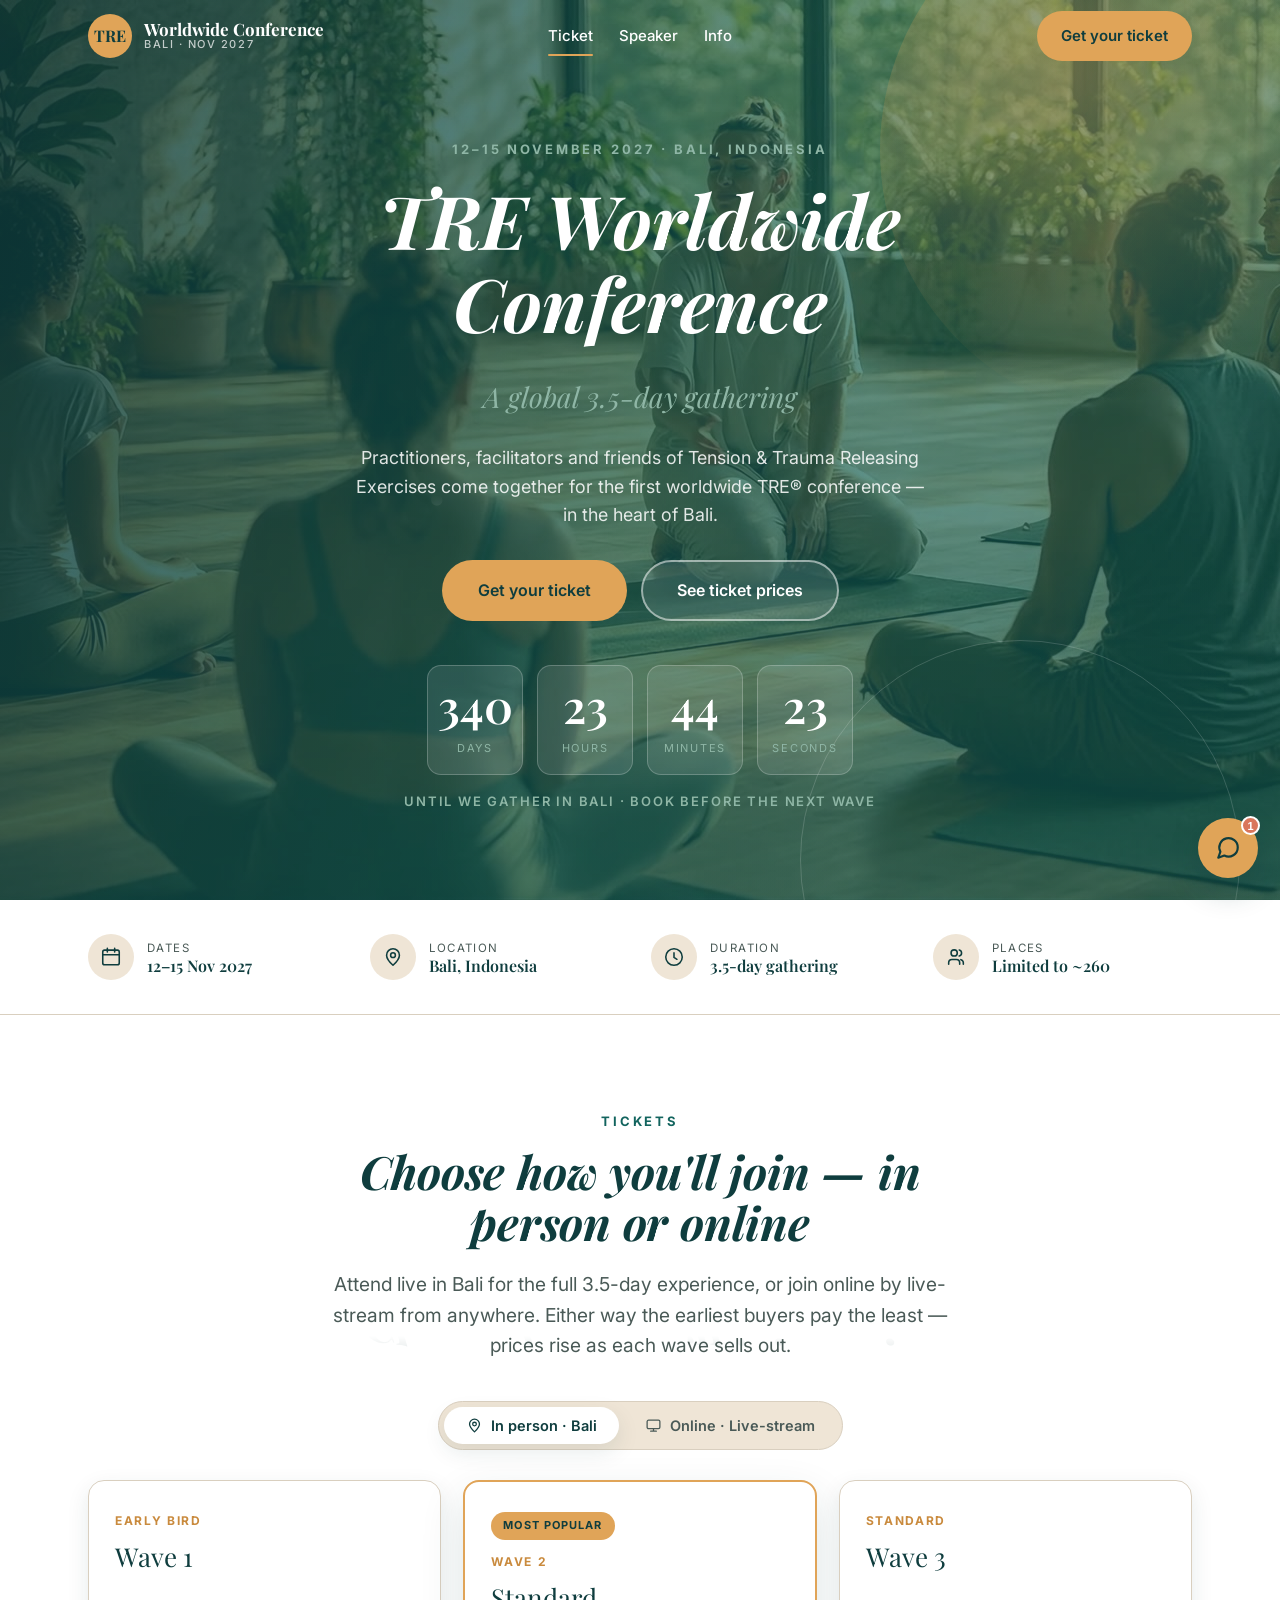
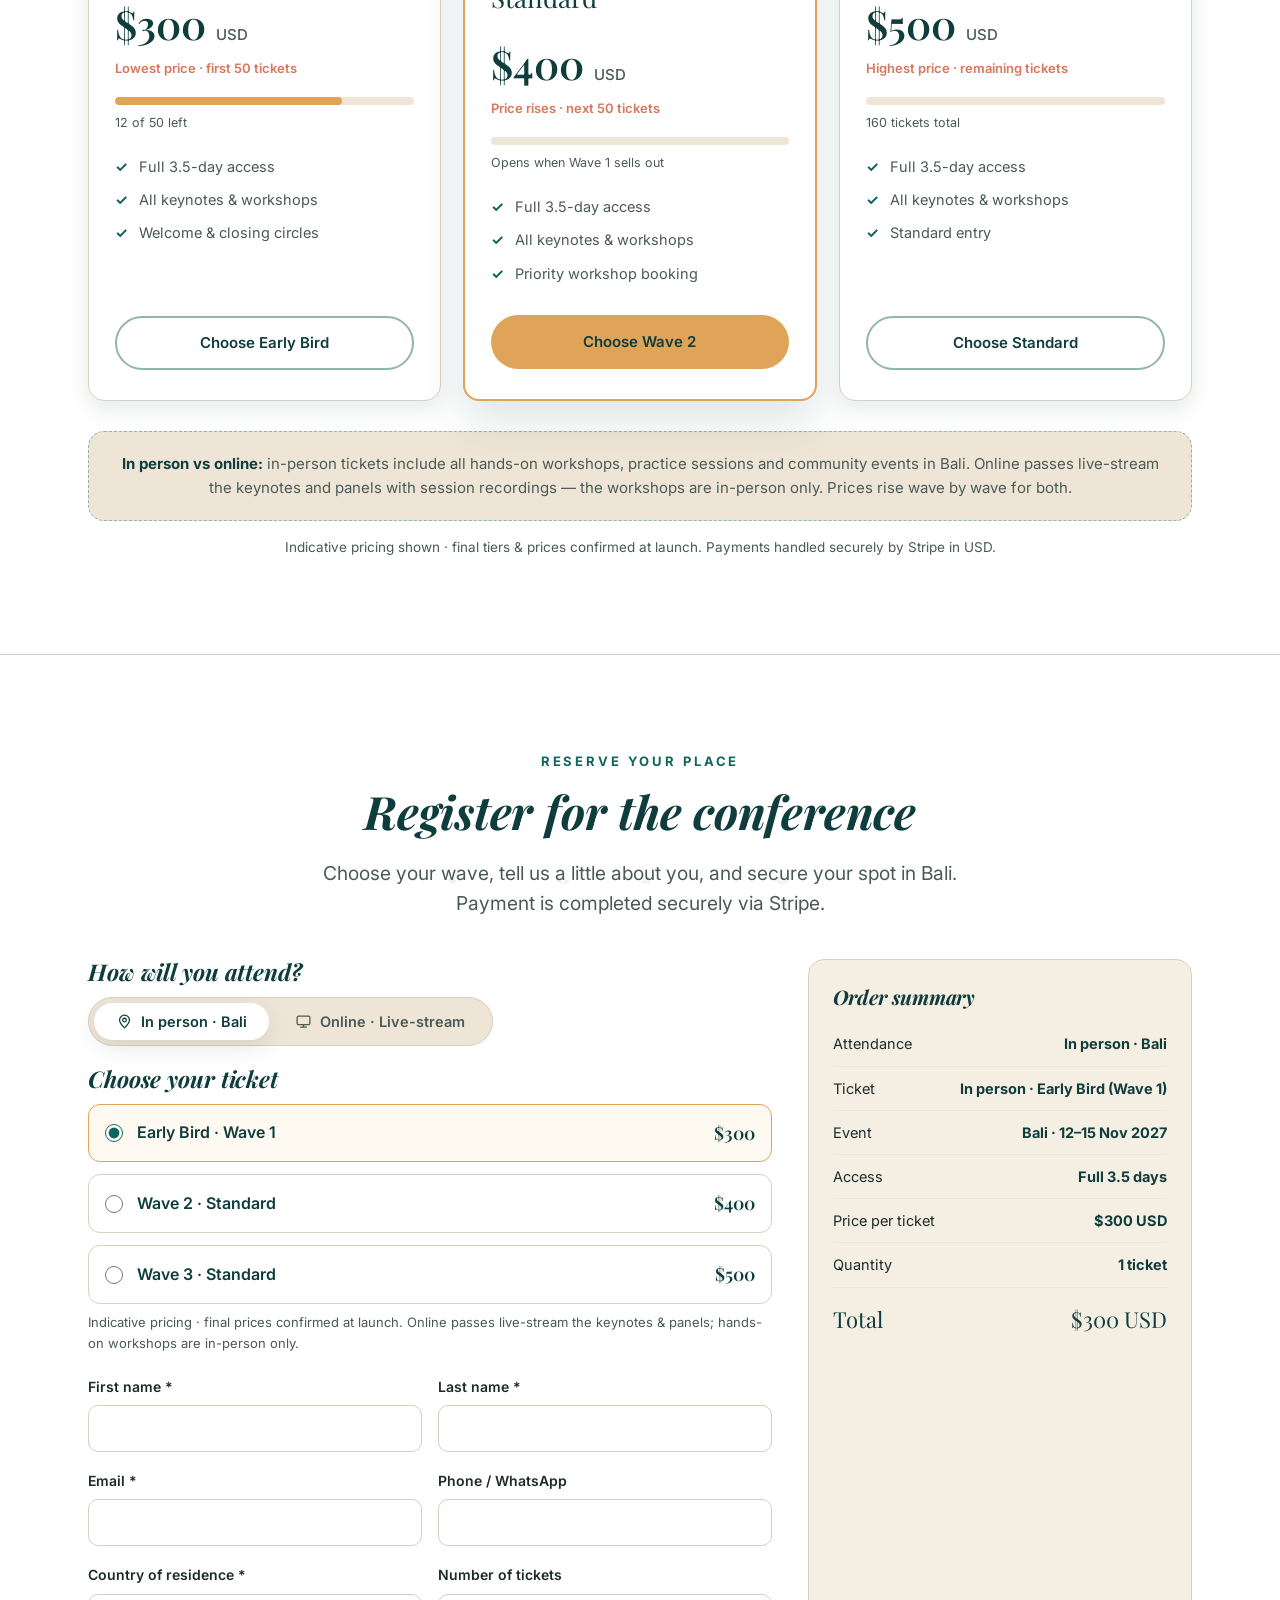
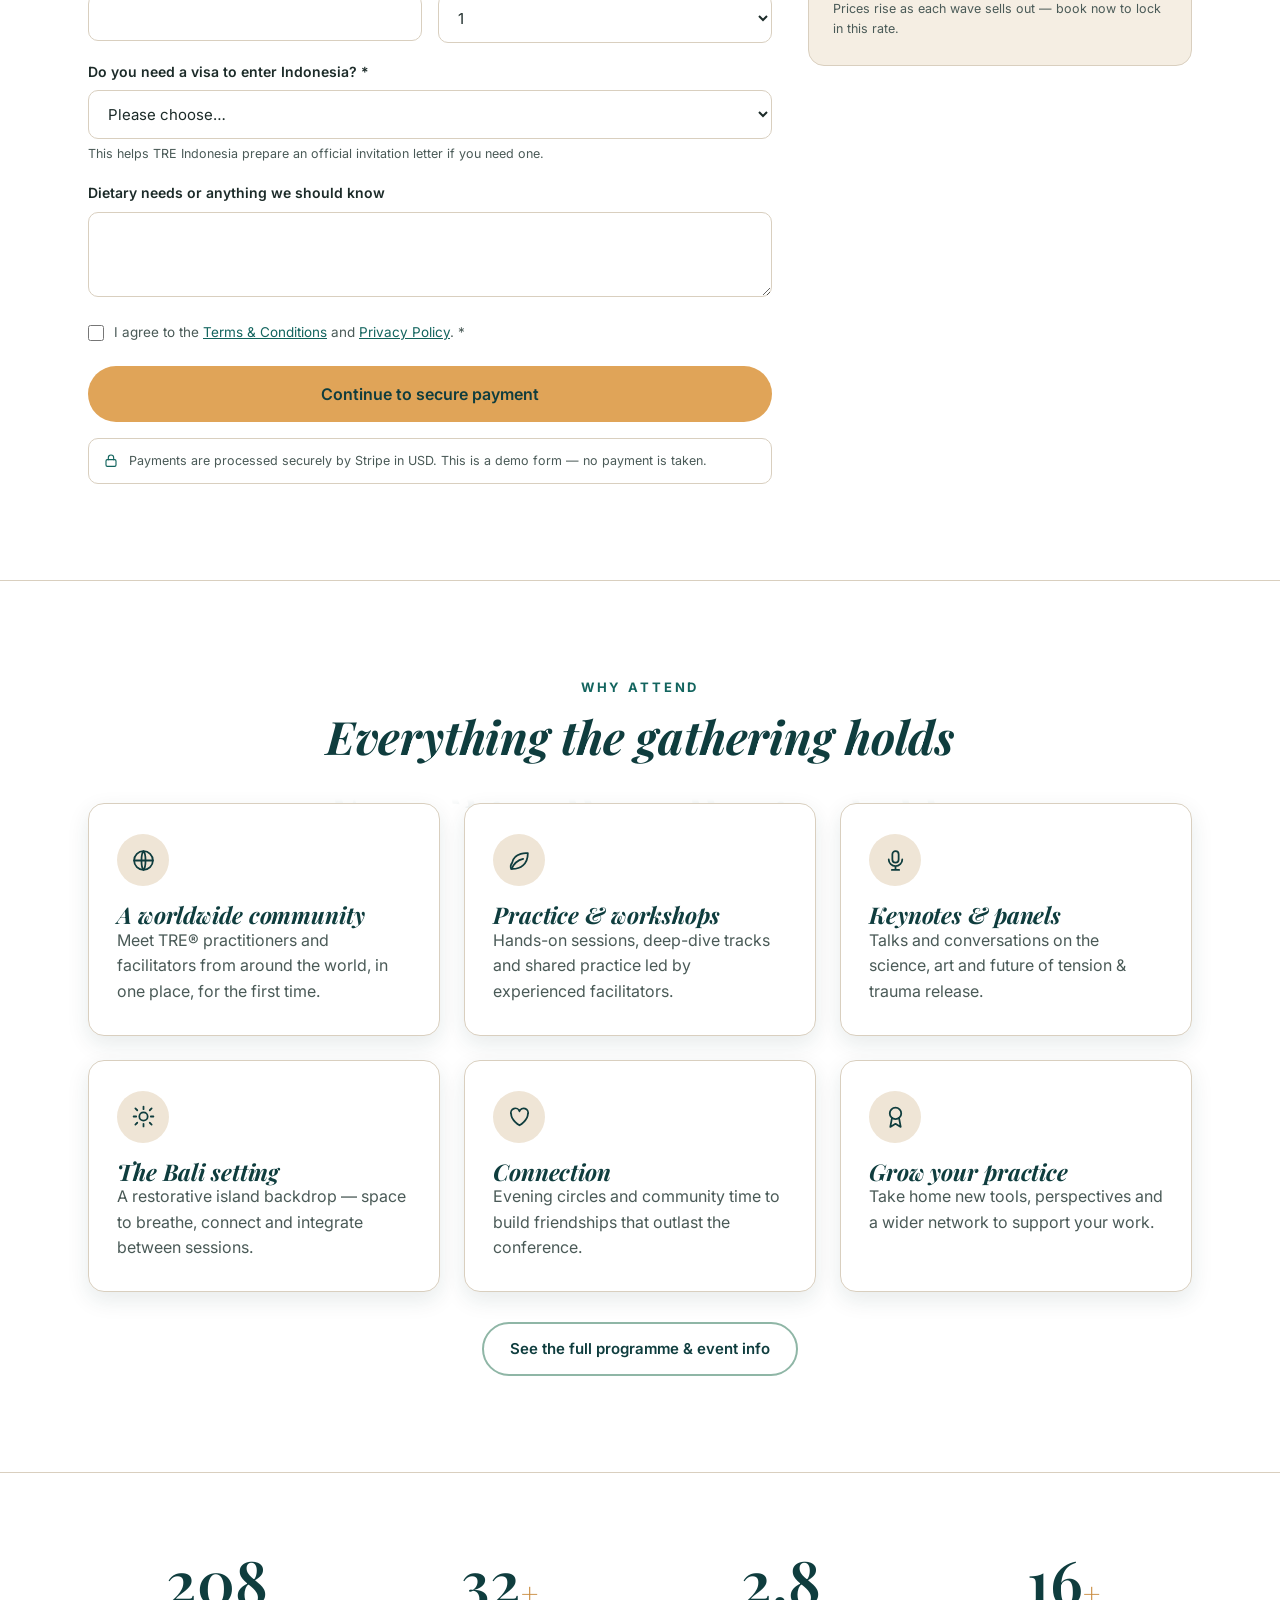
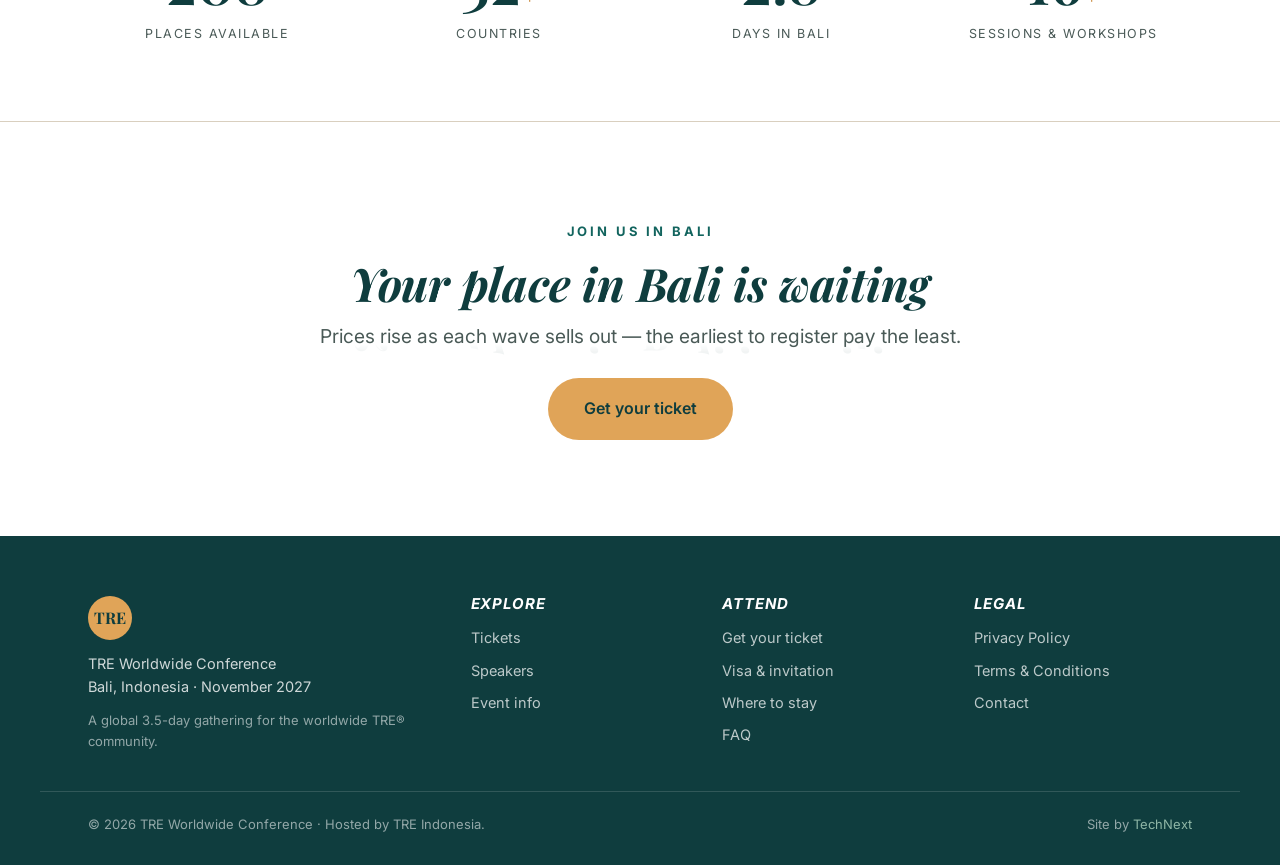
==== commit 1a141687: "Hero: looping Bali wellness video background (720p 1.4MB, poster + reduced-motion fallback) Co-Autho" ====
--- a/index.html
+++ b/index.html
@@ -33,6 +33,9 @@
 
 <!-- HERO -->
 <section class="hero">
+  <video class="hero-video" autoplay muted loop playsinline preload="auto" poster="images/hero-poster.jpg">
+    <source src="videos/hero.mp4" type="video/mp4">
+  </video>
   <div class="glow"></div><div class="ring"></div>
   <div class="wrap">
     <span class="kicker">12–15 November 2027 · Bali, Indonesia</span>
--- a/assets/style.css
+++ b/assets/style.css
@@ -137,17 +137,18 @@
 .hero{
   position:relative;min-height:100vh;min-height:100dvh;display:flex;align-items:center;
   color:#fff;overflow:hidden;padding:120px 0 70px;
-}
+  background:var(--teal) url('../images/hero-poster.jpg') center/cover no-repeat; /* fallback beneath the video */
+}
+.hero-video{position:absolute;inset:0;width:100%;height:100%;object-fit:cover;z-index:0;pointer-events:none;}
 .hero::before{
-  content:"";position:absolute;inset:0;
-  background:linear-gradient(115deg,rgba(15,61,62,.94) 0%,rgba(18,100,94,.86) 45%,rgba(23,117,107,.66) 100%),
-             url('../images/hero-bg.jpg') center/cover no-repeat;
-  z-index:0;
+  content:"";position:absolute;inset:0;z-index:1;
+  background:linear-gradient(115deg,rgba(15,61,62,.8) 0%,rgba(18,100,94,.6) 50%,rgba(23,117,107,.5) 100%),
+             linear-gradient(180deg,rgba(12,28,27,.12) 0%,rgba(12,28,27,.38) 100%);
 }
 .hero .glow{position:absolute;right:-140px;top:-120px;width:540px;height:540px;border-radius:50%;
-  background:radial-gradient(circle at 35% 35%,rgba(224,164,88,.4),rgba(224,164,88,0) 68%);z-index:1;pointer-events:none;}
-.hero .ring{position:absolute;right:40px;bottom:-180px;width:440px;height:440px;border-radius:50%;border:1px solid rgba(255,255,255,.16);z-index:1;pointer-events:none;}
-.hero .wrap{position:relative;z-index:2;width:100%;display:flex;flex-direction:column;align-items:center;text-align:center;}
+  background:radial-gradient(circle at 35% 35%,rgba(224,164,88,.4),rgba(224,164,88,0) 68%);z-index:2;pointer-events:none;}
+.hero .ring{position:absolute;right:40px;bottom:-180px;width:440px;height:440px;border-radius:50%;border:1px solid rgba(255,255,255,.16);z-index:2;pointer-events:none;}
+.hero .wrap{position:relative;z-index:3;width:100%;display:flex;flex-direction:column;align-items:center;text-align:center;}
 .hero h1{color:#fff;max-width:16ch;margin:0 auto;}
 .hero .kicker{color:var(--sage);margin-bottom:20px;display:block;}
 .hero .sub{font-family:var(--head);font-style:italic;font-size:clamp(20px,2.4vw,28px);color:var(--sage);margin-top:6px;}
@@ -504,6 +505,7 @@
 @media (prefers-reduced-motion: reduce){
   *,*::before,*::after{animation:none!important;transition-duration:.01ms!important;}
   .js .reveal{opacity:1!important;transform:none!important;}
+  .hero-video{display:none!important;} /* fall back to the poster image */
 }
 
 /* ---------- responsive ---------- */
@@ -524,15 +526,17 @@
   .nav-toggle[aria-expanded="true"] span:nth-child(2){opacity:0;}
   .nav-toggle[aria-expanded="true"] span:nth-child(3){transform:translateY(-7px) rotate(-45deg);}
   /* glassy see-through dropdown — matches the transparent header */
+  /* floating glass card that drops from under the hamburger */
   .site-nav{
-    display:flex;position:fixed;inset:0 0 auto 0;flex-direction:column;align-items:stretch;gap:4px;
-    padding:86px 20px 26px;
-    background:rgba(15,61,62,.42);backdrop-filter:blur(20px) saturate(1.15);-webkit-backdrop-filter:blur(20px) saturate(1.15);
-    border-bottom:1px solid rgba(255,255,255,.18);
-    transform:translateY(-112%);transition:transform .42s cubic-bezier(.3,.8,.25,1),background .32s ease;
-    box-shadow:0 28px 56px rgba(15,61,62,.32);z-index:55;
+    display:flex;position:fixed;top:70px;left:14px;right:14px;flex-direction:column;align-items:stretch;gap:4px;
+    padding:14px;
+    background:rgba(15,61,62,.5);backdrop-filter:blur(22px) saturate(1.2);-webkit-backdrop-filter:blur(22px) saturate(1.2);
+    border:1px solid rgba(255,255,255,.2);border-radius:20px;
+    box-shadow:0 24px 54px rgba(15,61,62,.38);
+    transform-origin:top right;opacity:0;transform:translateY(-10px) scale(.96);pointer-events:none;
+    transition:opacity .26s ease,transform .34s cubic-bezier(.3,.9,.3,1),background .32s ease;z-index:55;
   }
-  .site-nav.open{transform:translateY(0);}
+  .site-nav.open{opacity:1;transform:none;pointer-events:auto;}
   .nav-links{display:flex;flex-direction:column;align-items:stretch;gap:4px;justify-self:auto;}
   .site-header .site-nav a:not(.btn){
     color:#fff;font-family:var(--head);font-style:italic;font-size:20px;padding:14px 16px;border-radius:12px;
@@ -543,7 +547,7 @@
   .site-nav a:not(.btn)::after{display:none;}
   .nav-cta{margin:14px 0 4px;text-align:center;justify-self:auto;padding:16px 22px;font-size:16px;}
   /* once scrolled past the hero, the glass turns light and links go dark */
-  .site-header.scrolled .site-nav{background:rgba(251,247,240,.82);border-bottom-color:var(--line);box-shadow:0 28px 56px rgba(15,61,62,.16);}
+  .site-header.scrolled .site-nav{background:rgba(251,247,240,.9);border-color:var(--line);box-shadow:0 24px 54px rgba(15,61,62,.2);}
   .site-header.scrolled .site-nav a:not(.btn){color:var(--ink);}
   .site-header.scrolled .site-nav a:not(.btn):hover,
   .site-header.scrolled .site-nav a.is-active:not(.btn){color:var(--teal-2);background:rgba(15,61,62,.06);}
@@ -565,28 +569,8 @@
   .hero-btns .btn{flex:1;}
 }
 
-/* ---------- title colour reflection (animated sheen + hover interaction) ---------- */
-@supports ((-webkit-background-clip:text) or (background-clip:text)){
-  @keyframes titleSheen{0%{background-position:210% center;}100%{background-position:-130% center;}}
-  .hero h1,.page-hero h1,.section-head h2{
-    -webkit-background-clip:text;background-clip:text;
-    -webkit-text-fill-color:transparent;color:transparent;
-    background-size:220% auto;background-repeat:no-repeat;
-  }
-  /* on the dark hero: white letters with a warm gold glint sweeping across, continuously */
-  .hero h1,.page-hero h1{
-    background-image:linear-gradient(100deg,#fff 0%,#fff 37%,#ffe7c0 46%,var(--amber) 50%,#ffe7c0 54%,#fff 63%,#fff 100%);
-    background-position:120% center;
-  }
-  .hero h1{animation:heroIn .8s .15s both, titleSheen 6.5s 1.6s linear infinite;}
-  .page-hero h1{animation:titleSheen 6.5s 1.2s linear infinite;}
-  /* on white sections: teal letters that catch an amber reflection on hover */
-  .section-head h2{
-    background-image:linear-gradient(100deg,var(--teal) 0%,var(--teal) 37%,var(--amber) 50%,var(--teal-2) 60%,var(--teal) 100%);
-    background-position:210% center;transition:background-position 1s ease;
-  }
-  .section-head h2:hover{background-position:-130% center;}
-}
+/* titles: solid text with a mirror reflection only (see -webkit-box-reflect block above).
+   No background-clip sheen — the letters stay fully opaque, nothing fades or disappears. */
 
 /* ---------- card interaction: cursor glare + 3D tilt (tilt driven by JS) ---------- */
 .card,.tier{overflow:hidden;}
@@ -604,3 +588,14 @@
 @keyframes sumBump{0%{transform:scale(1);}40%{transform:scale(1.07);}100%{transform:scale(1);}}
 .summary .total #sum-total{display:inline-block;transition:color .2s ease;}
 .summary .total.bump #sum-total{animation:sumBump .4s ease;color:var(--amber-d);}
+
+/* ---------- mobile fit-ups (audit fixes) ---------- */
+@media(max-width:600px){
+  .attend-wrap{margin-bottom:22px;}
+  .attend-toggle{display:flex;width:100%;}
+  .attend-toggle .at-opt{flex:1 1 0;min-width:0;justify-content:center;padding:11px 8px;font-size:12.5px;gap:6px;}
+  .attend-toggle .at-opt svg{width:15px;height:15px;flex:0 0 auto;}
+}
+@media(max-width:380px){
+  .attend-toggle .at-opt{font-size:11.5px;padding:10px 6px;}
+}
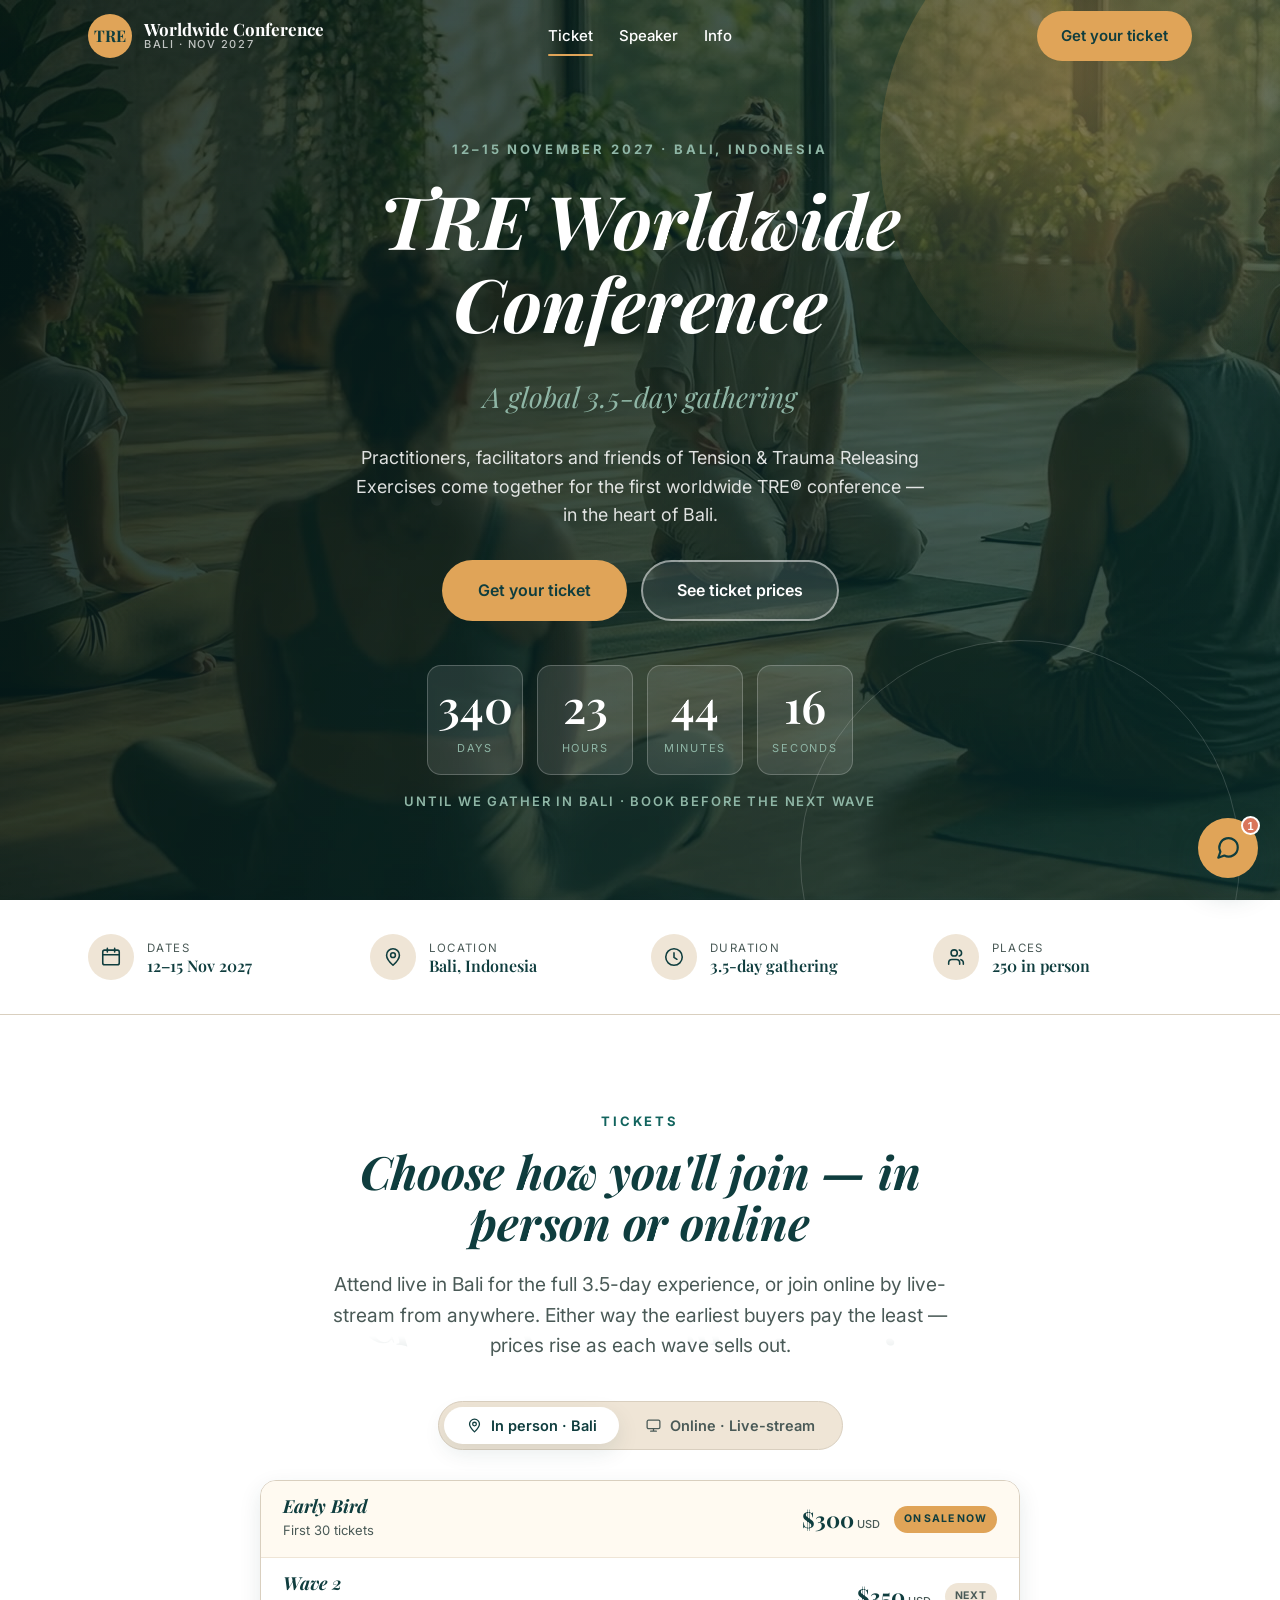
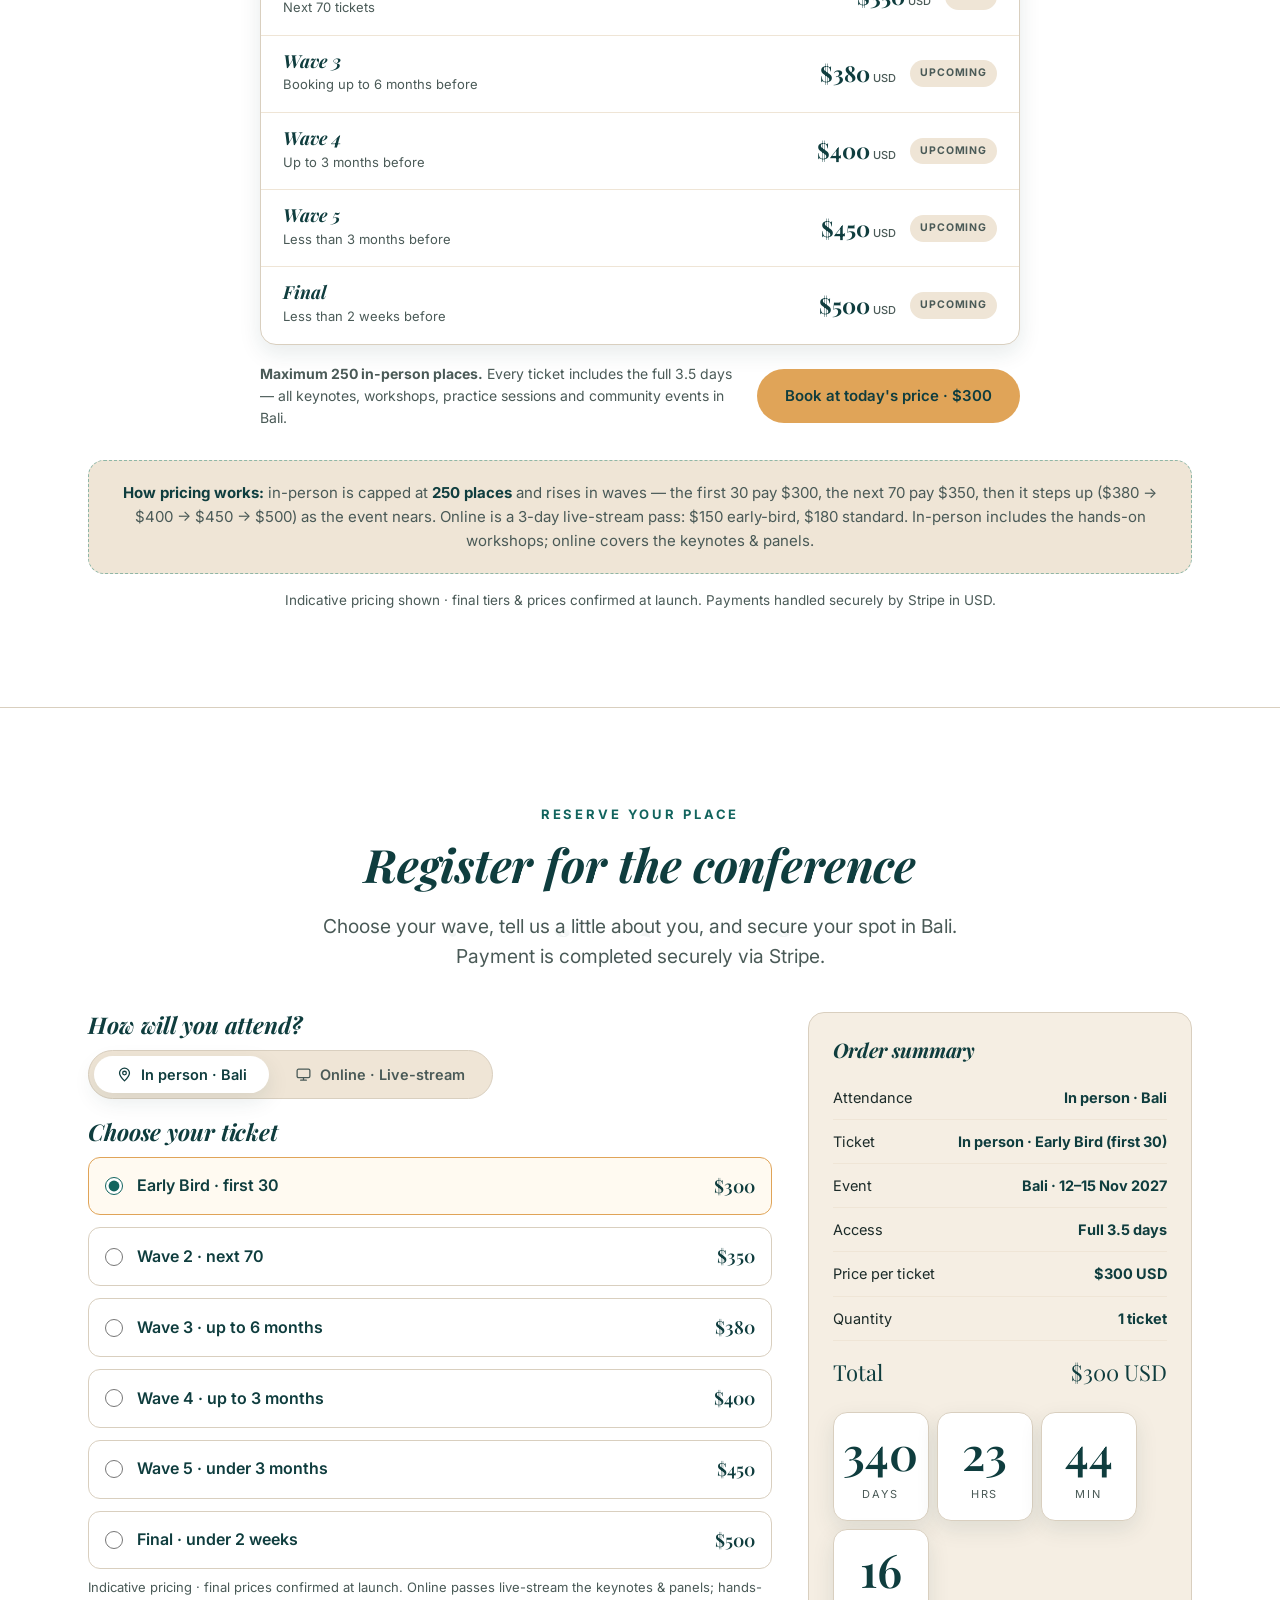
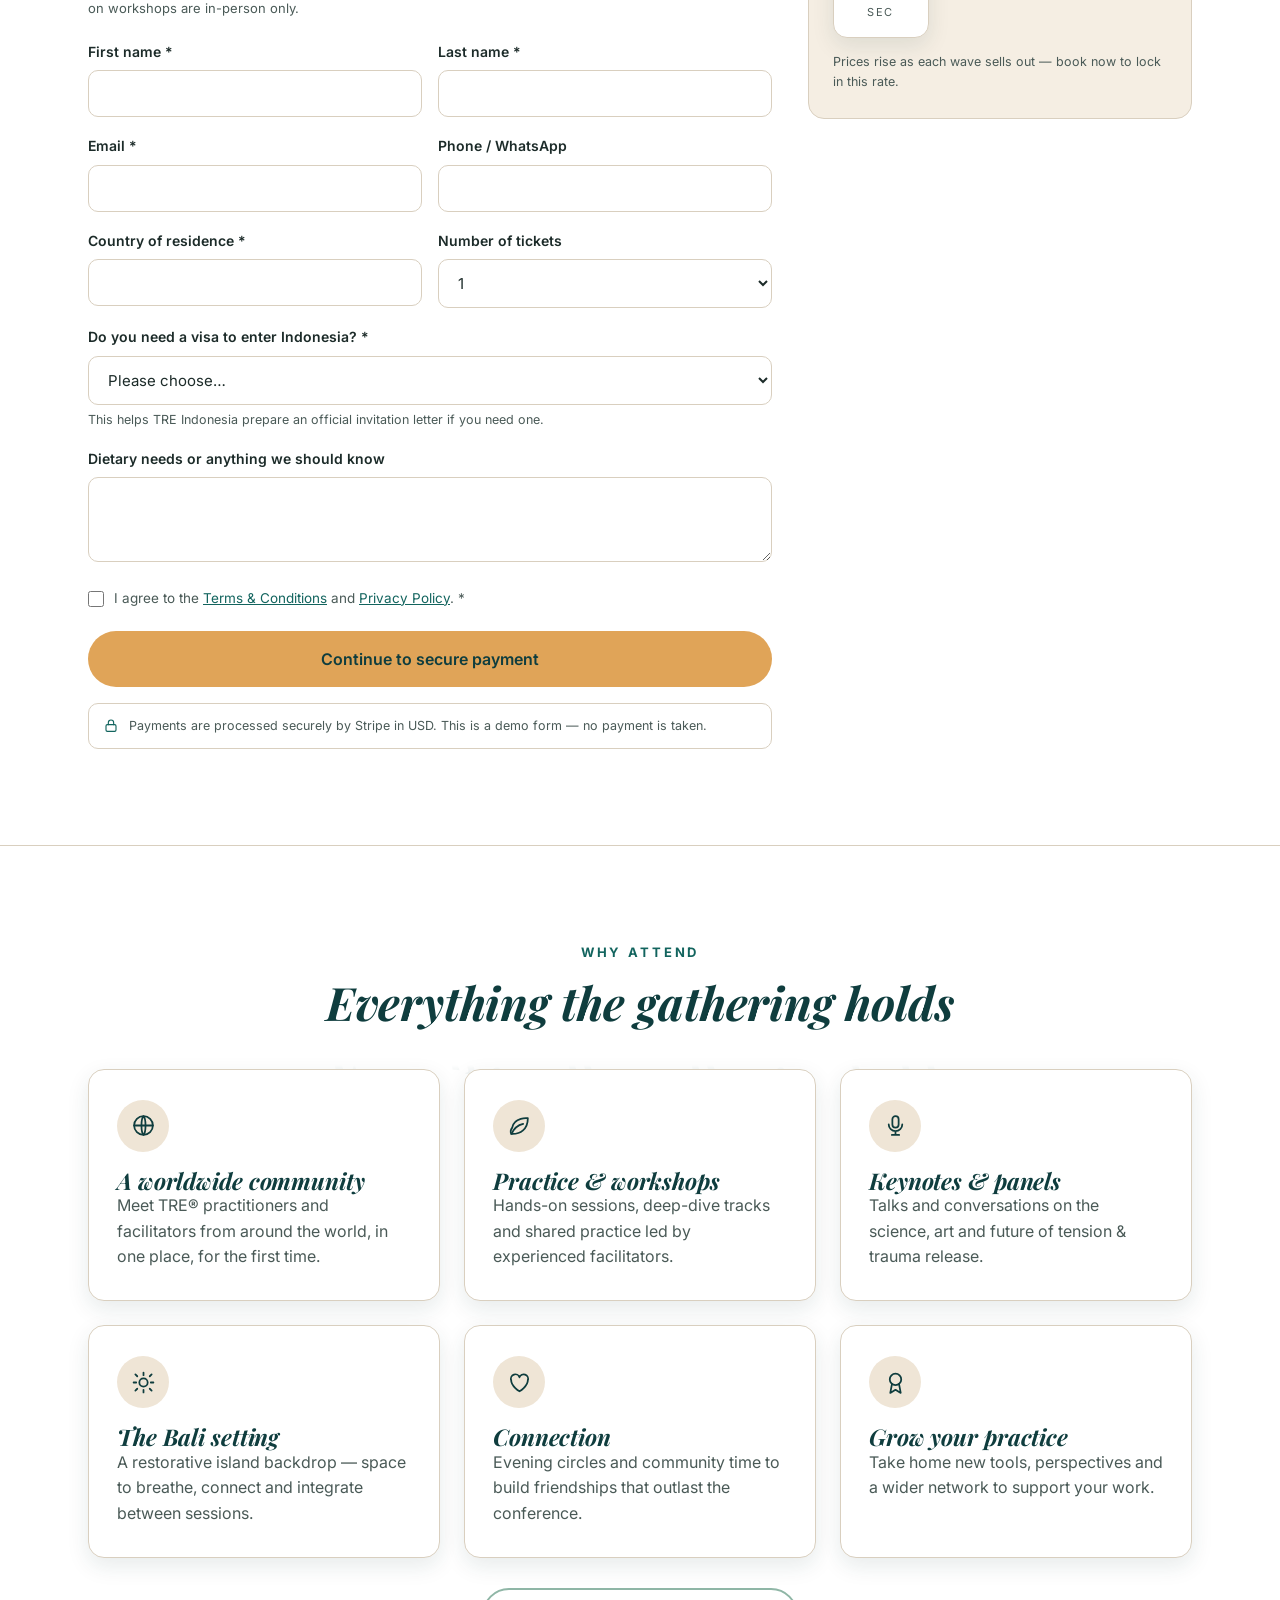
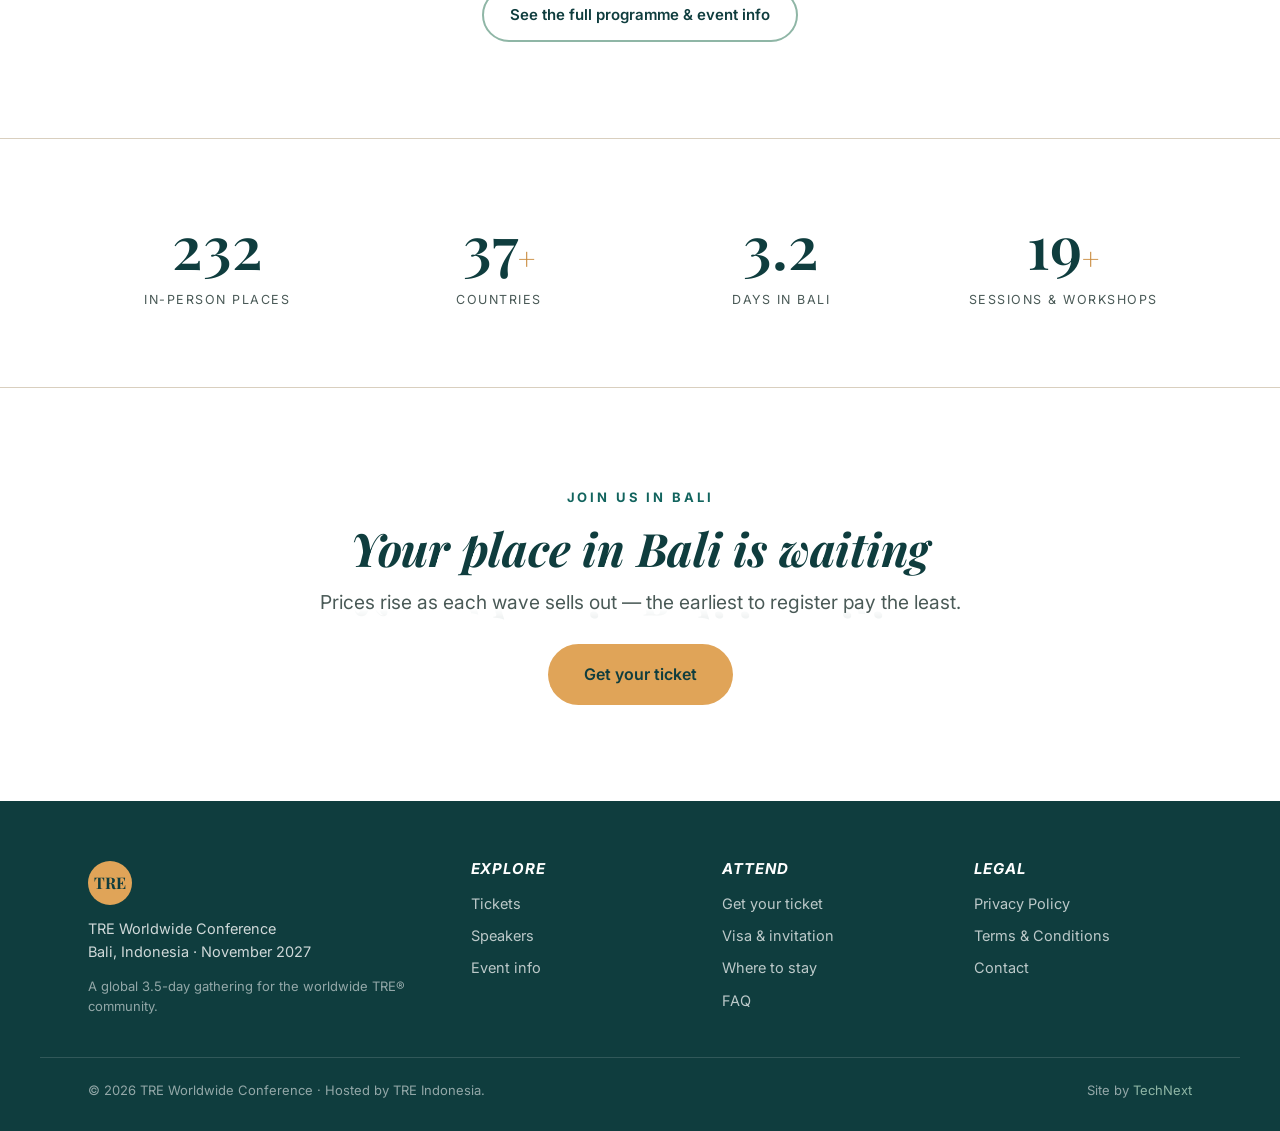
==== commit b2fc231c: "Mock pricing: in-person 6-wave ladder (300-500, max 250) + online 150/180 live-stream; form + summar" ====
--- a/index.html
+++ b/index.html
@@ -63,7 +63,7 @@
       <div class="fact"><div class="fi"><svg viewBox="0 0 24 24"><rect x="3" y="4.5" width="18" height="16" rx="2"/><path d="M3 9.5h18M8 2.5v4M16 2.5v4"/></svg></div><div><div class="fl">Dates</div><div class="fv">12–15 Nov 2027</div></div></div>
       <div class="fact"><div class="fi"><svg viewBox="0 0 24 24"><path d="M12 21s7-6.4 7-11a7 7 0 1 0-14 0c0 4.6 7 11 7 11z"/><circle cx="12" cy="10" r="2.6"/></svg></div><div><div class="fl">Location</div><div class="fv">Bali, Indonesia</div></div></div>
       <div class="fact"><div class="fi"><svg viewBox="0 0 24 24"><circle cx="12" cy="12" r="9"/><path d="M12 7.5v5l3.2 2"/></svg></div><div><div class="fl">Duration</div><div class="fv">3.5-day gathering</div></div></div>
-      <div class="fact"><div class="fi"><svg viewBox="0 0 24 24"><path d="M16 20v-1.6a3.6 3.6 0 0 0-3.6-3.6H7.6A3.6 3.6 0 0 0 4 18.4V20"/><circle cx="10" cy="7.6" r="3.4"/><path d="M20 20v-1.6a3.6 3.6 0 0 0-2.7-3.5M15.5 4.3a3.4 3.4 0 0 1 0 6.6"/></svg></div><div><div class="fl">Places</div><div class="fv">Limited to ~260</div></div></div>
+      <div class="fact"><div class="fi"><svg viewBox="0 0 24 24"><path d="M16 20v-1.6a3.6 3.6 0 0 0-3.6-3.6H7.6A3.6 3.6 0 0 0 4 18.4V20"/><circle cx="10" cy="7.6" r="3.4"/><path d="M20 20v-1.6a3.6 3.6 0 0 0-2.7-3.5M15.5 4.3a3.4 3.4 0 0 1 0 6.6"/></svg></div><div><div class="fl">Places</div><div class="fv">250 in person</div></div></div>
     </div>
   </div>
 </section>
@@ -82,78 +82,68 @@
         <button type="button" class="at-opt" data-attend="online" aria-selected="false"><svg viewBox="0 0 24 24"><rect x="3" y="4.5" width="18" height="12" rx="2"/><path d="M8 20h8M12 16.5V20"/></svg>Online · Live-stream</button>
       </div>
     </div>
-    <div class="tiers" data-tiers="inperson">
-      <div class="tier">
-        <span class="t-tag">Early Bird</span>
-        <div class="t-name">Wave 1</div>
-        <div class="t-price">$300 <small>USD</small></div>
-        <div class="t-note">Lowest price · first 50 tickets</div>
-        <div class="progress"><span style="width:76%"></span></div>
-        <div class="stock">12 of 50 left</div>
-        <ul><li>Full 3.5-day access</li><li>All keynotes &amp; workshops</li><li>Welcome &amp; closing circles</li></ul>
-        <a class="btn btn-outline pick-tier" data-tier="early" data-attend="inperson" href="#register">Choose Early Bird</a>
-      </div>
-      <div class="tier tier--featured">
-        <span class="badge-featured">Most popular</span>
-        <span class="t-tag">Wave 2</span>
-        <div class="t-name">Standard</div>
-        <div class="t-price">$400 <small>USD</small></div>
-        <div class="t-note">Price rises · next 50 tickets</div>
-        <div class="progress"><span style="width:0%"></span></div>
-        <div class="stock">Opens when Wave 1 sells out</div>
-        <ul><li>Full 3.5-day access</li><li>All keynotes &amp; workshops</li><li>Priority workshop booking</li></ul>
-        <a class="btn btn-amber pick-tier" data-tier="wave2" data-attend="inperson" href="#register">Choose Wave 2</a>
-      </div>
-      <div class="tier">
-        <span class="t-tag">Standard</span>
-        <div class="t-name">Wave 3</div>
-        <div class="t-price">$500 <small>USD</small></div>
-        <div class="t-note">Highest price · remaining tickets</div>
-        <div class="progress"><span style="width:0%"></span></div>
-        <div class="stock">160 tickets total</div>
-        <ul><li>Full 3.5-day access</li><li>All keynotes &amp; workshops</li><li>Standard entry</li></ul>
-        <a class="btn btn-outline pick-tier" data-tier="standard" data-attend="inperson" href="#register">Choose Standard</a>
-      </div>
-    </div>
-
-    <div class="tiers" data-tiers="online" hidden>
-      <div class="tier tier--online">
-        <span class="t-mode">Online</span>
-        <span class="t-tag">Early Bird</span>
-        <div class="t-name">Wave 1</div>
-        <div class="t-price">$120 <small>USD</small></div>
-        <div class="t-note">Lowest price · first 100 passes</div>
-        <div class="progress"><span style="width:64%"></span></div>
-        <div class="stock">36 of 100 left</div>
-        <ul><li>Live-stream of all keynotes &amp; panels</li><li>Session recordings (30 days)</li><li>Digital workbook &amp; online community</li></ul>
-        <a class="btn btn-outline pick-tier" data-tier="online-early" data-attend="online" href="#register">Choose Early Bird</a>
-      </div>
+    <div class="tiers tiers--ladder" data-tiers="inperson">
+      <div class="ladder">
+        <div class="ladder-row is-now">
+          <div class="lr-when"><span class="lr-stage">Early Bird</span><span class="lr-sub">First 30 tickets</span></div>
+          <div class="lr-price">$300<small>USD</small></div>
+          <span class="lr-status">On sale now</span>
+        </div>
+        <div class="ladder-row">
+          <div class="lr-when"><span class="lr-stage">Wave 2</span><span class="lr-sub">Next 70 tickets</span></div>
+          <div class="lr-price">$350<small>USD</small></div>
+          <span class="lr-status">Next</span>
+        </div>
+        <div class="ladder-row">
+          <div class="lr-when"><span class="lr-stage">Wave 3</span><span class="lr-sub">Booking up to 6 months before</span></div>
+          <div class="lr-price">$380<small>USD</small></div>
+          <span class="lr-status">Upcoming</span>
+        </div>
+        <div class="ladder-row">
+          <div class="lr-when"><span class="lr-stage">Wave 4</span><span class="lr-sub">Up to 3 months before</span></div>
+          <div class="lr-price">$400<small>USD</small></div>
+          <span class="lr-status">Upcoming</span>
+        </div>
+        <div class="ladder-row">
+          <div class="lr-when"><span class="lr-stage">Wave 5</span><span class="lr-sub">Less than 3 months before</span></div>
+          <div class="lr-price">$450<small>USD</small></div>
+          <span class="lr-status">Upcoming</span>
+        </div>
+        <div class="ladder-row">
+          <div class="lr-when"><span class="lr-stage">Final</span><span class="lr-sub">Less than 2 weeks before</span></div>
+          <div class="lr-price">$500<small>USD</small></div>
+          <span class="lr-status">Upcoming</span>
+        </div>
+      </div>
+      <div class="ladder-foot">
+        <span><b>Maximum 250 in-person places.</b> Every ticket includes the full 3.5 days — all keynotes, workshops, practice sessions and community events in Bali.</span>
+        <a class="btn btn-amber pick-tier" data-tier="ip1" data-attend="inperson" href="#register">Book at today's price · $300</a>
+      </div>
+    </div>
+
+    <div class="tiers tiers--two" data-tiers="online" hidden>
       <div class="tier tier--online tier--featured">
         <span class="badge-featured">Best value</span>
         <span class="t-mode">Online</span>
-        <span class="t-tag">Wave 2</span>
-        <div class="t-name">Standard</div>
+        <span class="t-tag">Early Bird</span>
+        <div class="t-name">Live-stream</div>
         <div class="t-price">$150 <small>USD</small></div>
-        <div class="t-note">Price rises · next 100 passes</div>
-        <div class="progress"><span style="width:0%"></span></div>
-        <div class="stock">Opens when Wave 1 sells out</div>
-        <ul><li>Live-stream of all keynotes &amp; panels</li><li>Session recordings (60 days)</li><li>Digital workbook &amp; online community</li></ul>
-        <a class="btn btn-amber pick-tier" data-tier="online-wave2" data-attend="online" href="#register">Choose Wave 2</a>
+        <div class="t-note">3-day live-stream · early-bird rate</div>
+        <ul><li>Live-stream of all keynotes &amp; panels (3 days)</li><li>Session recordings after each day</li><li>Digital workbook &amp; online community</li></ul>
+        <a class="btn btn-amber pick-tier" data-tier="on1" data-attend="online" href="#register">Choose Early Bird</a>
       </div>
       <div class="tier tier--online">
         <span class="t-mode">Online</span>
         <span class="t-tag">Standard</span>
-        <div class="t-name">Wave 3</div>
+        <div class="t-name">Live-stream</div>
         <div class="t-price">$180 <small>USD</small></div>
-        <div class="t-note">Highest price · remaining passes</div>
-        <div class="progress"><span style="width:0%"></span></div>
-        <div class="stock">Unlimited online places</div>
-        <ul><li>Live-stream of all keynotes &amp; panels</li><li>Session recordings (60 days)</li><li>Digital workbook &amp; online community</li></ul>
-        <a class="btn btn-outline pick-tier" data-tier="online-standard" data-attend="online" href="#register">Choose Standard</a>
-      </div>
-    </div>
-
-    <div class="note center" style="margin-top:30px;"><b>In person vs online:</b> in-person tickets include all hands-on workshops, practice sessions and community events in Bali. Online passes live-stream the keynotes and panels with session recordings — the workshops are in-person only. Prices rise wave by wave for both.</div>
+        <div class="t-note">3-day live-stream · standard rate</div>
+        <ul><li>Live-stream of all keynotes &amp; panels (3 days)</li><li>Session recordings after each day</li><li>Digital workbook &amp; online community</li></ul>
+        <a class="btn btn-outline pick-tier" data-tier="on2" data-attend="online" href="#register">Choose Standard</a>
+      </div>
+    </div>
+
+    <div class="note center" style="margin-top:30px;"><b>How pricing works:</b> in-person is capped at <b>250 places</b> and rises in waves — the first 30 pay $300, the next 70 pay $350, then it steps up ($380 → $400 → $450 → $500) as the event nears. Online is a 3-day live-stream pass: $150 early-bird, $180 standard. In-person includes the hands-on workshops; online covers the keynotes &amp; panels.</div>
     <p class="center muted" style="margin-top:16px;font-size:13.5px;">Indicative pricing shown · final tiers &amp; prices confirmed at launch. Payments handled securely by Stripe in USD.</p>
   </div>
 </section>
@@ -184,14 +174,16 @@
 
         <h3 style="margin-bottom:12px;">Choose your ticket</h3>
         <div class="radio-tiers" data-attend-group="inperson">
-          <label class="radio-tier"><input type="radio" name="tier" value="early" data-name="In person · Early Bird (Wave 1)" data-price="$300 USD"><span class="rt-name">Early Bird · Wave 1</span><span class="rt-price">$300</span></label>
-          <label class="radio-tier"><input type="radio" name="tier" value="wave2" data-name="In person · Standard (Wave 2)" data-price="$400 USD"><span class="rt-name">Wave 2 · Standard</span><span class="rt-price">$400</span></label>
-          <label class="radio-tier"><input type="radio" name="tier" value="standard" data-name="In person · Standard (Wave 3)" data-price="$500 USD"><span class="rt-name">Wave 3 · Standard</span><span class="rt-price">$500</span></label>
+          <label class="radio-tier"><input type="radio" name="tier" value="ip1" data-name="In person · Early Bird (first 30)" data-price="$300 USD"><span class="rt-name">Early Bird · first 30</span><span class="rt-price">$300</span></label>
+          <label class="radio-tier"><input type="radio" name="tier" value="ip2" data-name="In person · Wave 2 (next 70)" data-price="$350 USD"><span class="rt-name">Wave 2 · next 70</span><span class="rt-price">$350</span></label>
+          <label class="radio-tier"><input type="radio" name="tier" value="ip3" data-name="In person · Wave 3 (up to 6 months before)" data-price="$380 USD"><span class="rt-name">Wave 3 · up to 6 months</span><span class="rt-price">$380</span></label>
+          <label class="radio-tier"><input type="radio" name="tier" value="ip4" data-name="In person · Wave 4 (up to 3 months before)" data-price="$400 USD"><span class="rt-name">Wave 4 · up to 3 months</span><span class="rt-price">$400</span></label>
+          <label class="radio-tier"><input type="radio" name="tier" value="ip5" data-name="In person · Wave 5 (less than 3 months)" data-price="$450 USD"><span class="rt-name">Wave 5 · under 3 months</span><span class="rt-price">$450</span></label>
+          <label class="radio-tier"><input type="radio" name="tier" value="ip6" data-name="In person · Final (less than 2 weeks)" data-price="$500 USD"><span class="rt-name">Final · under 2 weeks</span><span class="rt-price">$500</span></label>
         </div>
         <div class="radio-tiers" data-attend-group="online" hidden>
-          <label class="radio-tier"><input type="radio" name="tier" value="online-early" data-name="Online · Early Bird (Wave 1)" data-price="$120 USD" disabled><span class="rt-name">Early Bird · Wave 1</span><span class="rt-price">$120</span></label>
-          <label class="radio-tier"><input type="radio" name="tier" value="online-wave2" data-name="Online · Standard (Wave 2)" data-price="$150 USD" disabled><span class="rt-name">Wave 2 · Standard</span><span class="rt-price">$150</span></label>
-          <label class="radio-tier"><input type="radio" name="tier" value="online-standard" data-name="Online · Standard (Wave 3)" data-price="$180 USD" disabled><span class="rt-name">Wave 3 · Standard</span><span class="rt-price">$180</span></label>
+          <label class="radio-tier"><input type="radio" name="tier" value="on1" data-name="Online · Early Bird (3-day live-stream)" data-price="$150 USD" disabled><span class="rt-name">Early Bird · live-stream</span><span class="rt-price">$150</span></label>
+          <label class="radio-tier"><input type="radio" name="tier" value="on2" data-name="Online · Standard (3-day live-stream)" data-price="$180 USD" disabled><span class="rt-name">Standard · live-stream</span><span class="rt-price">$180</span></label>
         </div>
         <p class="muted" style="font-size:13px;margin-bottom:22px;">Indicative pricing · final prices confirmed at launch. Online passes live-stream the keynotes &amp; panels; hands-on workshops are in-person only.</p>
 
@@ -277,7 +269,7 @@
 <section class="section--white divide" style="padding:clamp(48px,6vw,80px) 0;">
   <div class="wrap">
     <div class="stats">
-      <div class="stat"><div class="num">260</div><div class="lbl">Places available</div></div>
+      <div class="stat"><div class="num">250</div><div class="lbl">In-person places</div></div>
       <div class="stat"><div class="num">40<small>+</small></div><div class="lbl">Countries</div></div>
       <div class="stat"><div class="num">3.5</div><div class="lbl">Days in Bali</div></div>
       <div class="stat"><div class="num">20<small>+</small></div><div class="lbl">Sessions &amp; workshops</div></div>
--- a/assets/style.css
+++ b/assets/style.css
@@ -142,8 +142,8 @@
 .hero-video{position:absolute;inset:0;width:100%;height:100%;object-fit:cover;z-index:0;pointer-events:none;}
 .hero::before{
   content:"";position:absolute;inset:0;z-index:1;
-  background:linear-gradient(115deg,rgba(15,61,62,.8) 0%,rgba(18,100,94,.6) 50%,rgba(23,117,107,.5) 100%),
-             linear-gradient(180deg,rgba(12,28,27,.12) 0%,rgba(12,28,27,.38) 100%);
+  background:linear-gradient(115deg,rgba(5,26,25,.76) 0%,rgba(8,40,40,.68) 50%,rgba(12,58,56,.58) 100%),
+             linear-gradient(180deg,rgba(4,15,14,.22) 0%,rgba(4,15,14,.46) 100%);
 }
 .hero .glow{position:absolute;right:-140px;top:-120px;width:540px;height:540px;border-radius:50%;
   background:radial-gradient(circle at 35% 35%,rgba(224,164,88,.4),rgba(224,164,88,0) 68%);z-index:2;pointer-events:none;}
@@ -599,3 +599,42 @@
 @media(max-width:380px){
   .attend-toggle .at-opt{font-size:11.5px;padding:10px 6px;}
 }
+
+/* ---------- more motion (no font glow) ---------- */
+/* scroll progress bar */
+.scroll-progress{position:fixed;top:0;left:0;height:3px;width:0;z-index:70;pointer-events:none;
+  background:linear-gradient(90deg,var(--amber),var(--coral));transition:width .12s linear;}
+/* hero video slow ken-burns drift */
+@keyframes kenburns{0%{transform:scale(1.02) translate(0,0);}100%{transform:scale(1.14) translate(-2%,-1.5%);}}
+.hero-video{animation:kenburns 26s ease-in-out infinite alternate;}
+/* schedule + faq micro-interactions */
+.slot{border-radius:8px;transition:background .2s ease,padding-left .2s ease;}
+.slot:hover{background:var(--sand);padding-left:8px;}
+.faq details{transition:border-color .2s ease,box-shadow .2s ease;}
+.faq details:hover{border-color:var(--sage);box-shadow:var(--shadow-sm);}
+.s-session{transition:background .2s ease;}
+.speaker:hover .s-session{background:var(--sand-2);}
+
+/* ---------- in-person price ladder + 2-up online ---------- */
+.tiers--ladder{display:block;}
+.tiers--two{grid-template-columns:1fr 1fr;max-width:720px;margin:0 auto;}
+.ladder{max-width:760px;margin:0 auto;background:#fff;border:1px solid var(--line);border-radius:var(--radius);box-shadow:var(--shadow-sm);overflow:hidden;}
+.ladder-row{display:flex;align-items:center;gap:14px;flex-wrap:wrap;padding:15px 22px;border-top:1px solid var(--sand-2);transition:background .2s ease;}
+.ladder-row:first-child{border-top:0;}
+.ladder-row:hover{background:var(--sand);}
+.ladder-row.is-now{background:#fffaf1;}
+.lr-when{flex:1 1 210px;min-width:0;}
+.lr-stage{font-family:var(--head);font-style:italic;font-weight:700;color:var(--teal);font-size:18px;display:block;line-height:1.15;}
+.lr-sub{font-size:13px;color:var(--ink-soft);}
+.lr-price{font-family:var(--head);font-weight:700;color:var(--teal);font-size:22px;white-space:nowrap;}
+.lr-price small{font-size:11px;color:var(--ink-soft);margin-left:3px;font-family:var(--body);font-weight:500;}
+.lr-status{font-size:10.5px;font-weight:700;letter-spacing:.08em;text-transform:uppercase;padding:5px 10px;border-radius:999px;white-space:nowrap;background:var(--sand-2);color:var(--ink-soft);}
+.ladder-row.is-now .lr-status{background:var(--amber);color:var(--teal);}
+.ladder-foot{max-width:760px;margin:18px auto 0;display:flex;gap:14px 20px;align-items:center;justify-content:space-between;flex-wrap:wrap;}
+.ladder-foot span{font-size:14px;color:var(--ink-soft);flex:1 1 320px;}
+.ladder-foot .btn{white-space:nowrap;}
+@media(max-width:600px){
+  .tiers--two{grid-template-columns:1fr;}
+  .ladder-row{padding:14px 16px;}
+  .lr-price{font-size:20px;}
+}
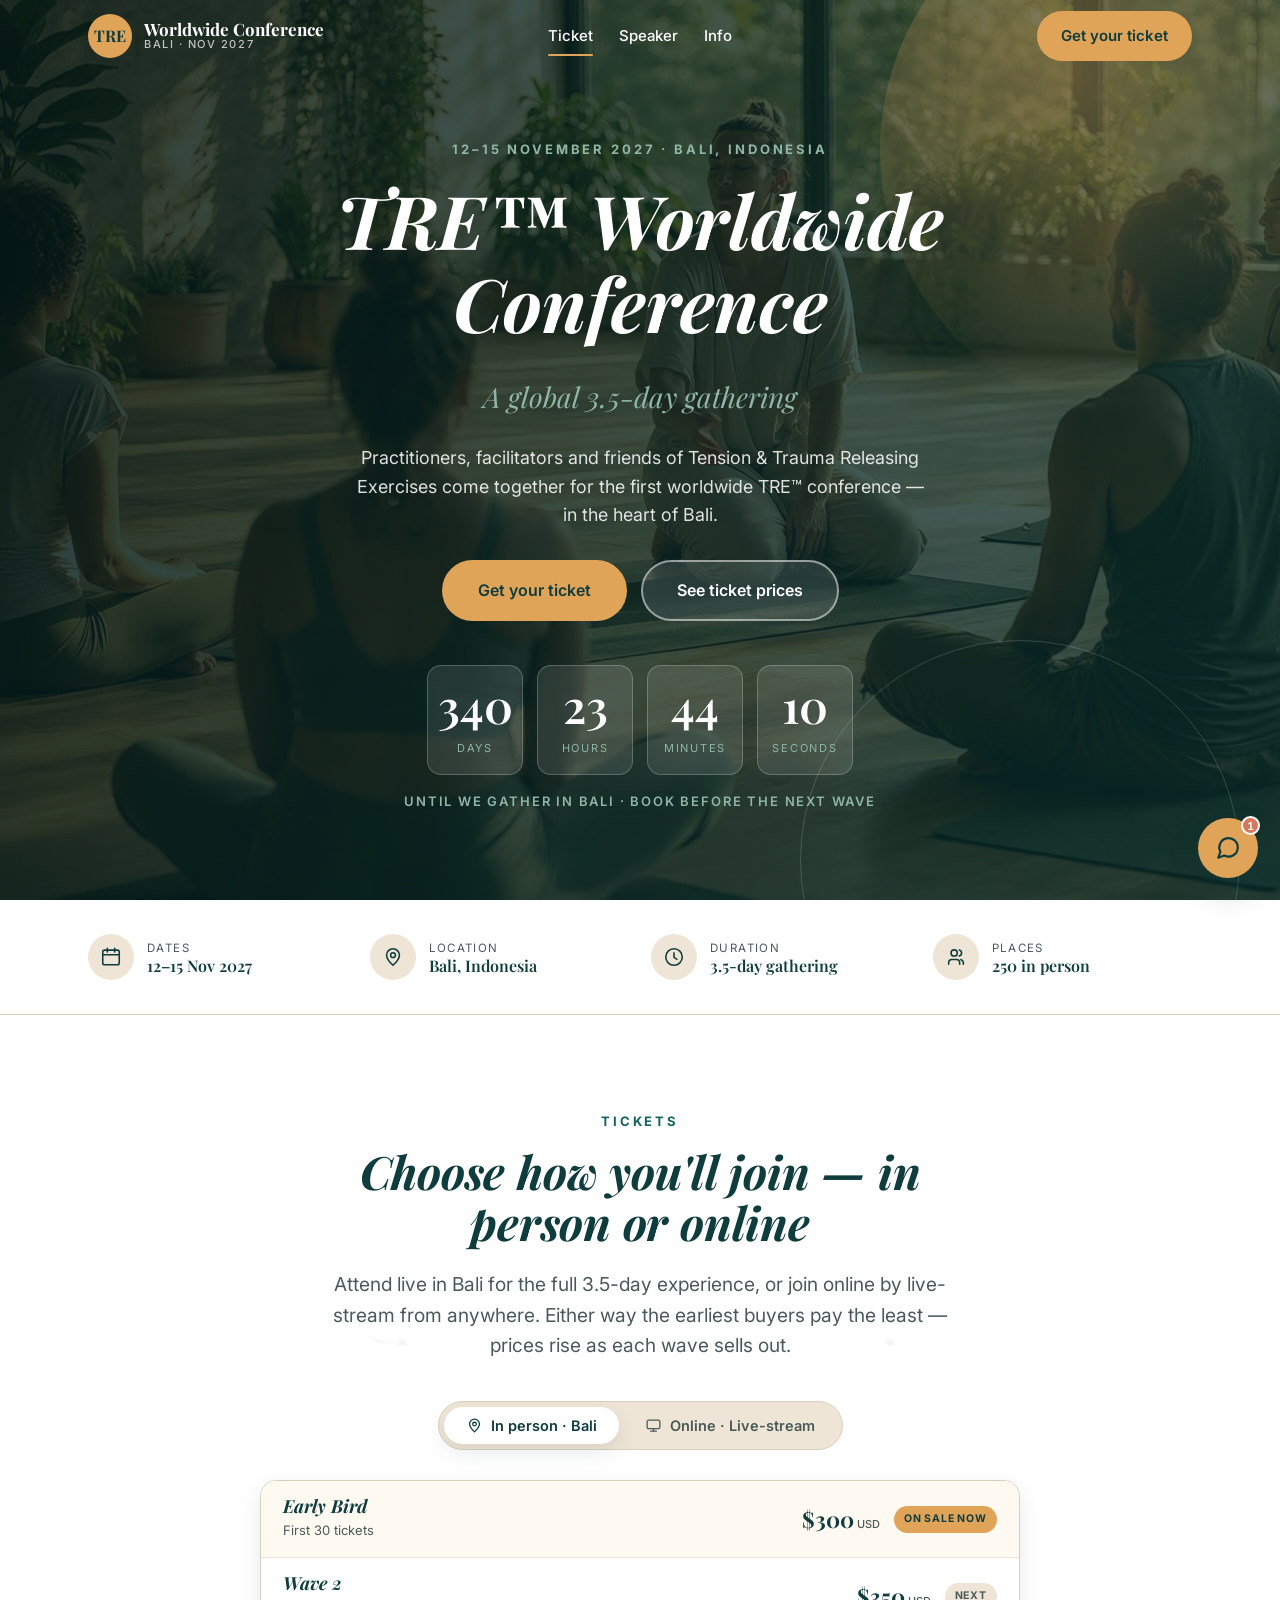
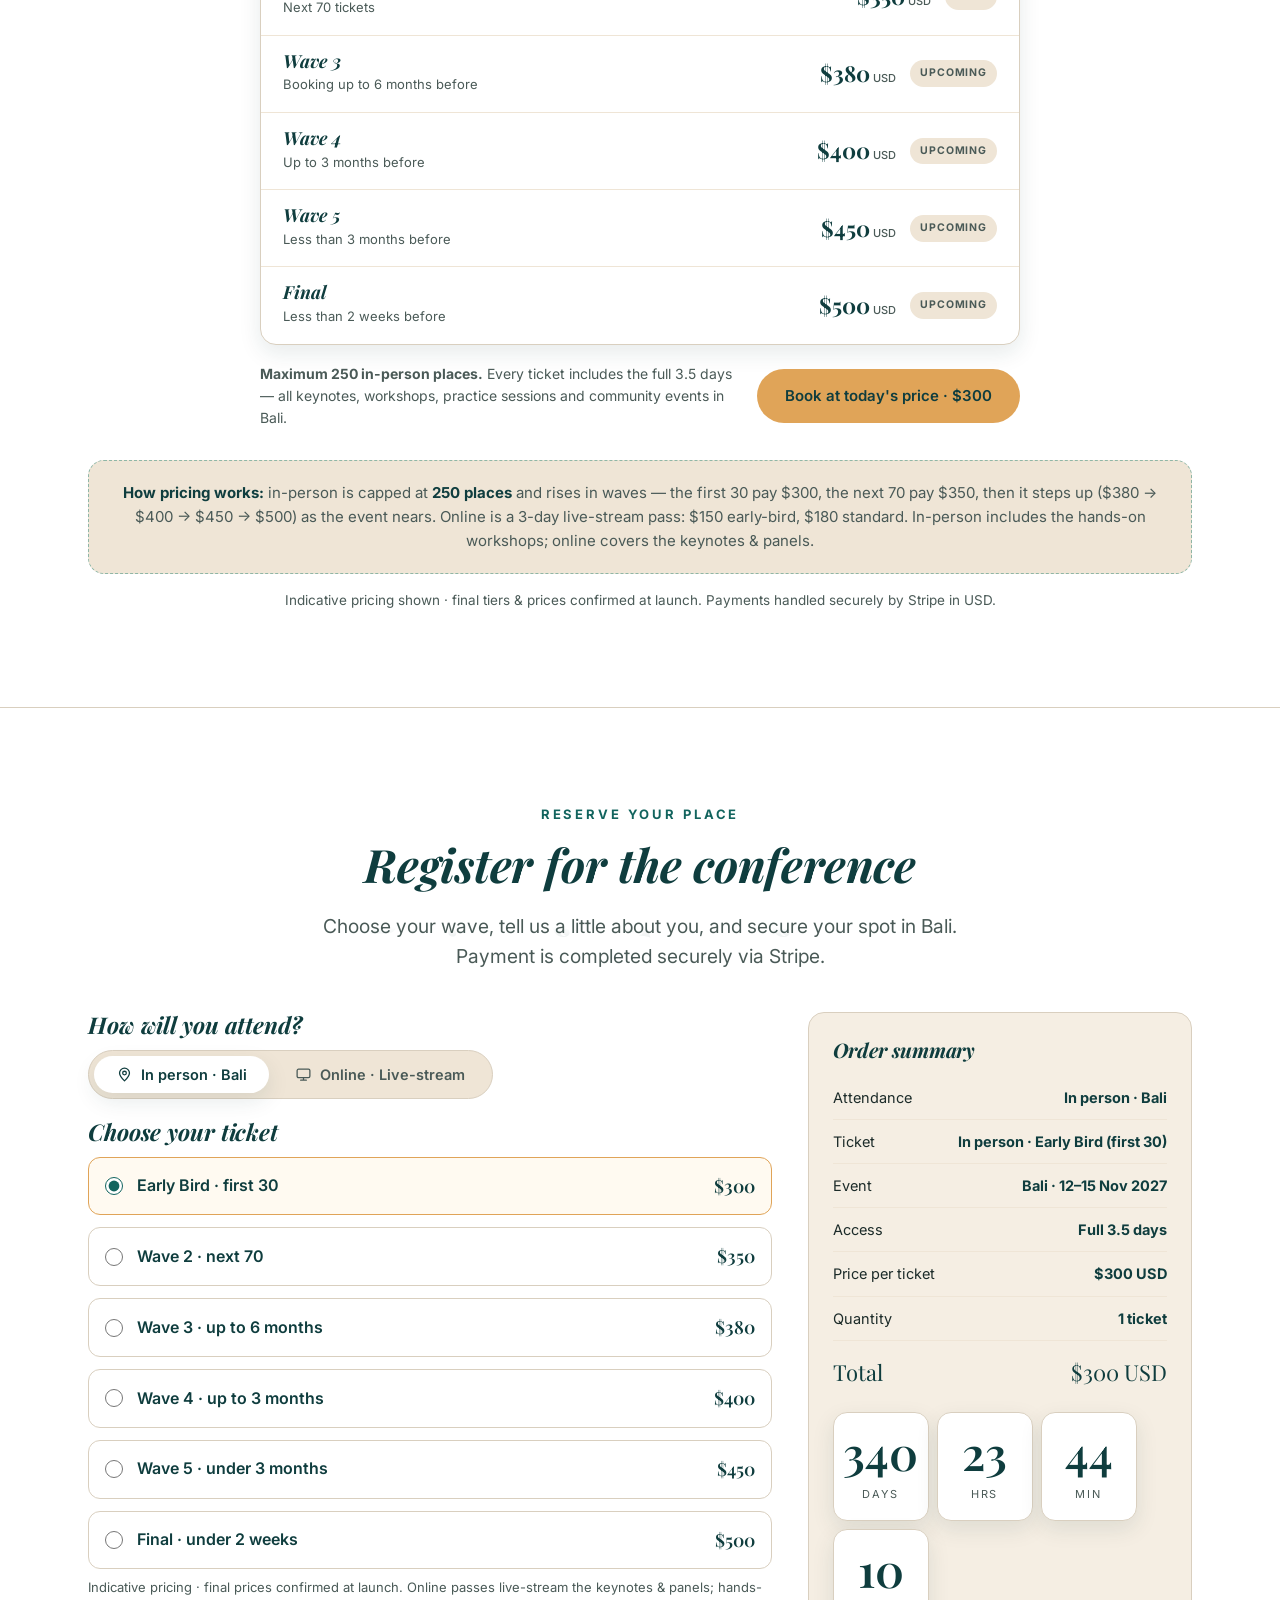
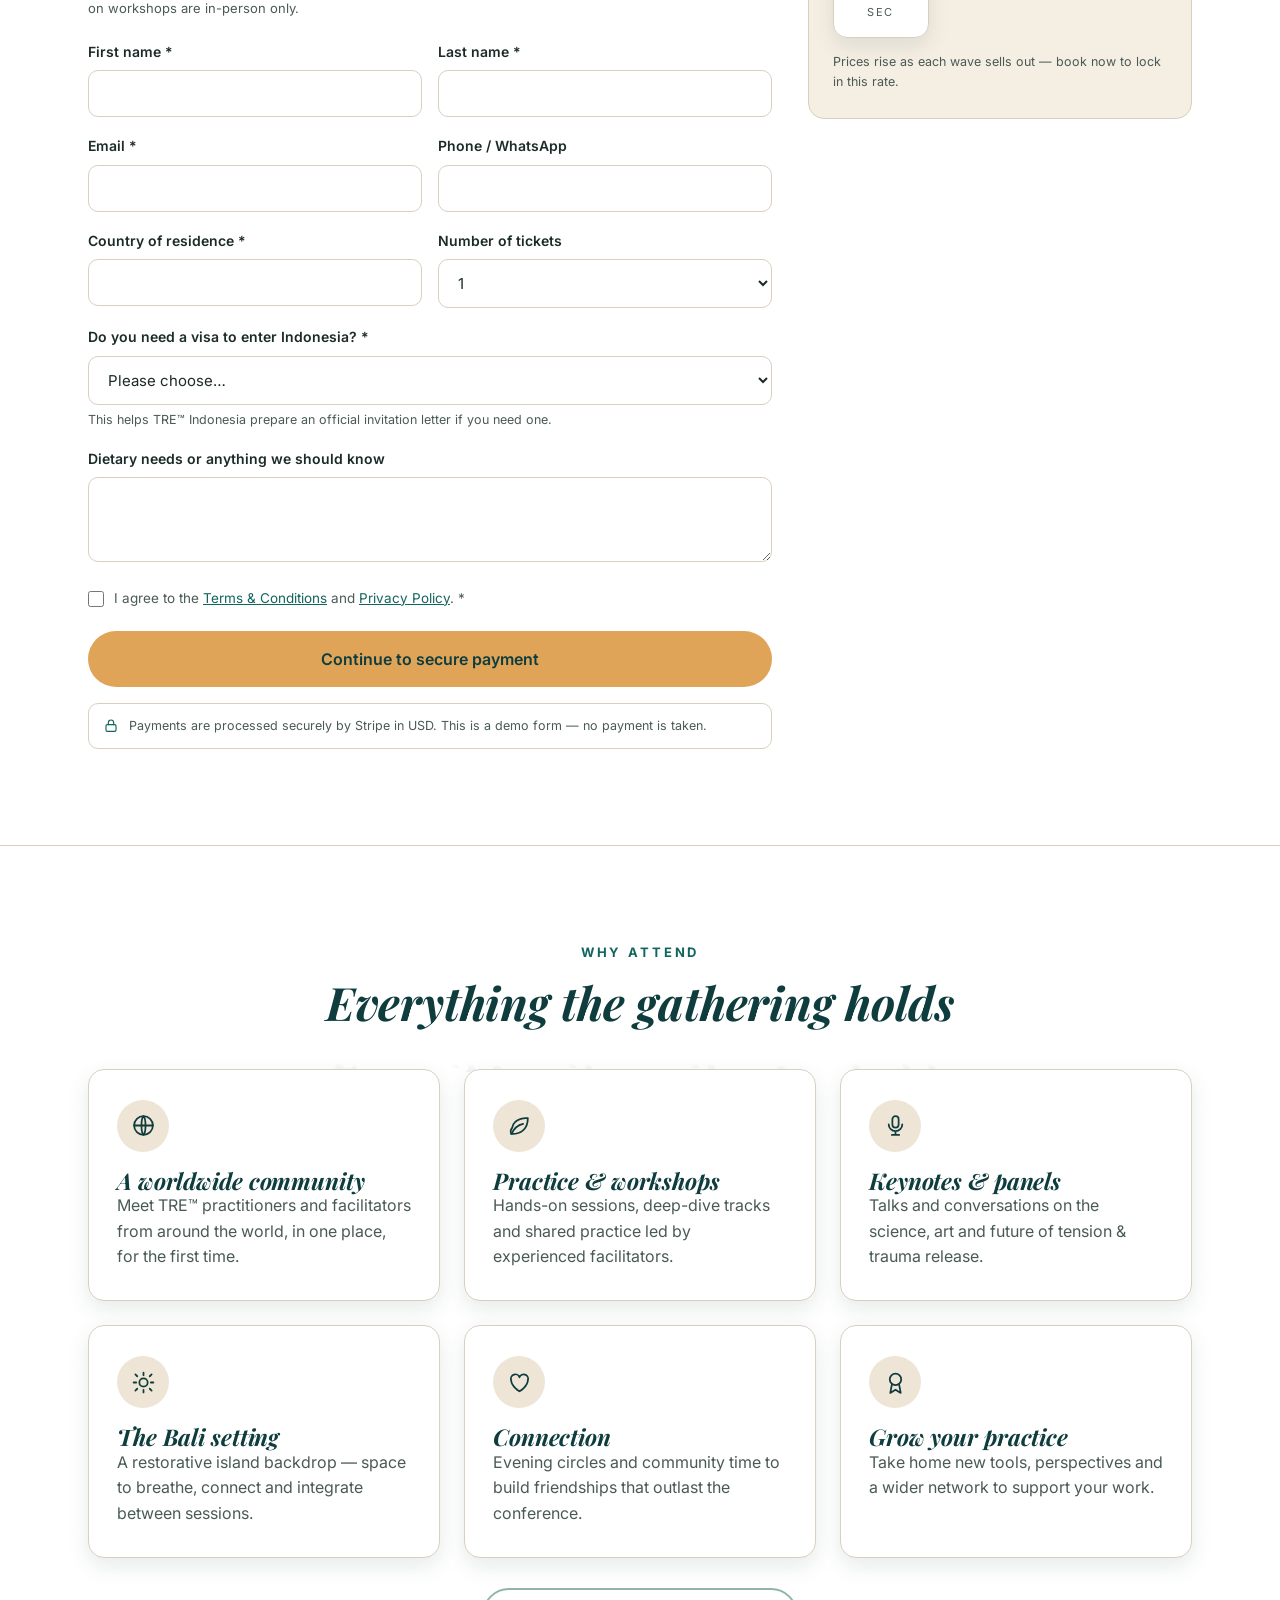
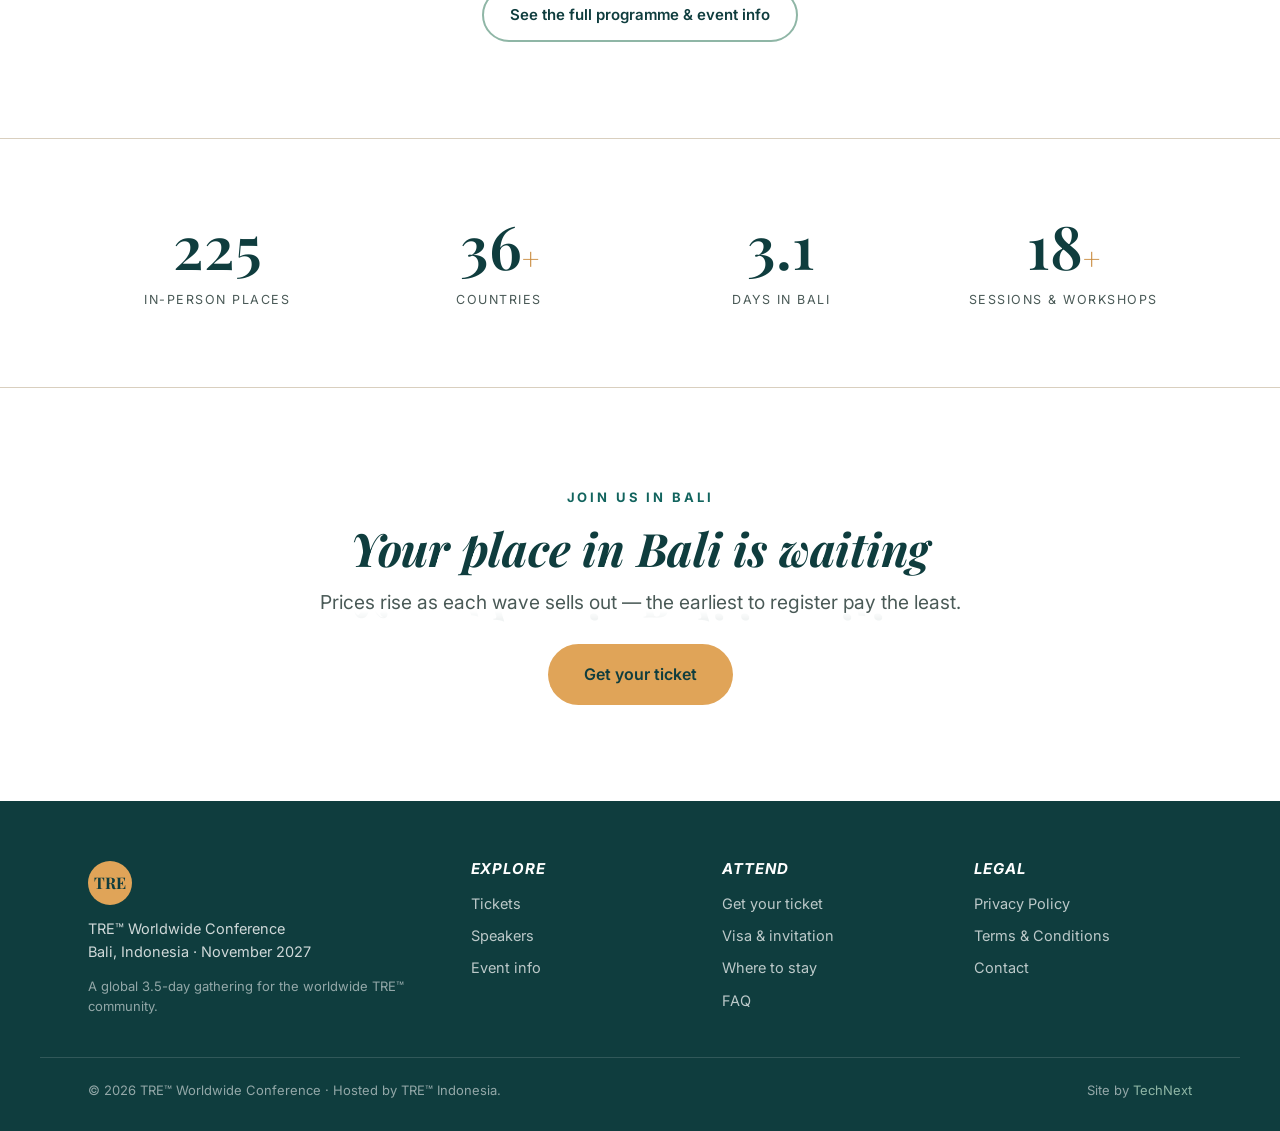
==== commit c3bbf524: "Text: use TRE trademark symbol throughout (logo monogram kept clean) Co-Authored-By: Claude Opus 4.8" ====
--- a/index.html
+++ b/index.html
@@ -3,8 +3,8 @@
 <head>
 <meta charset="utf-8">
 <meta name="viewport" content="width=device-width, initial-scale=1">
-<title>TRE Worldwide Conference — Bali 2027 | Tickets</title>
-<meta name="description" content="Get your ticket for the first worldwide TRE® conference — Bali, Indonesia, November 2027. Live countdown, rising-price waves, secure registration.">
+<title>TRE™ Worldwide Conference — Bali 2027 | Tickets</title>
+<meta name="description" content="Get your ticket for the first worldwide TRE™ conference — Bali, Indonesia, November 2027. Live countdown, rising-price waves, secure registration.">
 <link rel="preconnect" href="https://fonts.googleapis.com">
 <link rel="preconnect" href="https://fonts.gstatic.com" crossorigin>
 <link href="https://fonts.googleapis.com/css2?family=Playfair+Display:ital,wght@0,400;0,500;0,600;0,700;0,800;0,900;1,400;1,500;1,600;1,700;1,800;1,900&family=Inter:wght@400;500;600;700&display=swap" rel="stylesheet">
@@ -39,9 +39,9 @@
   <div class="glow"></div><div class="ring"></div>
   <div class="wrap">
     <span class="kicker">12–15 November 2027 · Bali, Indonesia</span>
-    <h1>TRE Worldwide Conference</h1>
+    <h1>TRE™ Worldwide Conference</h1>
     <div class="sub">A global 3.5-day gathering</div>
-    <p class="hero-copy">Practitioners, facilitators and friends of Tension &amp; Trauma Releasing Exercises come together for the first worldwide TRE® conference — in the heart of Bali.</p>
+    <p class="hero-copy">Practitioners, facilitators and friends of Tension &amp; Trauma Releasing Exercises come together for the first worldwide TRE™ conference — in the heart of Bali.</p>
     <div class="hero-btns">
       <a class="btn btn-amber btn-lg pulse" href="#register">Get your ticket</a>
       <a class="btn btn-ghost-light btn-lg" href="#tickets">See ticket prices</a>
@@ -159,7 +159,7 @@
 
     <div class="form-success" id="form-success">
       <h3><svg viewBox="0 0 24 24"><circle cx="12" cy="12" r="9"/><path d="M8.5 12.5l2.5 2.5 4.5-5"/></svg>You're on the list!</h3>
-      <p>Thanks for registering — this is a demo confirmation. On the live site you'll be taken to secure Stripe checkout to complete payment, then receive your ticket and info pack by email (travel, visa guidance and the recommended hotel list). If you told us you need a visa, TRE Indonesia will prepare your invitation letter.</p>
+      <p>Thanks for registering — this is a demo confirmation. On the live site you'll be taken to secure Stripe checkout to complete payment, then receive your ticket and info pack by email (travel, visa guidance and the recommended hotel list). If you told us you need a visa, TRE™ Indonesia will prepare your invitation letter.</p>
     </div>
 
     <div class="form-grid">
@@ -210,9 +210,9 @@
             <option value="yes">Yes — I'll need an invitation letter</option>
             <option value="unsure">I'm not sure yet</option>
           </select>
-          <div class="hint">This helps TRE Indonesia prepare an official invitation letter if you need one.</div>
-        </div>
-        <div class="visa-note" id="visa-note"><b>Great — we'll help.</b> TRE Indonesia will prepare an official invitation letter to support your visa application, sent with your info pack after payment.</div>
+          <div class="hint">This helps TRE™ Indonesia prepare an official invitation letter if you need one.</div>
+        </div>
+        <div class="visa-note" id="visa-note"><b>Great — we'll help.</b> TRE™ Indonesia will prepare an official invitation letter to support your visa application, sent with your info pack after payment.</div>
 
         <div class="field"><label for="notes">Dietary needs or anything we should know</label><textarea id="notes" name="notes" rows="3"></textarea></div>
 
@@ -254,7 +254,7 @@
       <h2>Everything the gathering holds</h2>
     </div>
     <div class="grid grid-3">
-      <div class="card"><div class="ico"><svg viewBox="0 0 24 24"><circle cx="12" cy="12" r="9"/><path d="M3 12h18M12 3c2.6 2.6 2.6 15.4 0 18M12 3c-2.6 2.6-2.6 15.4 0 18"/></svg></div><h3>A worldwide community</h3><p>Meet TRE® practitioners and facilitators from around the world, in one place, for the first time.</p></div>
+      <div class="card"><div class="ico"><svg viewBox="0 0 24 24"><circle cx="12" cy="12" r="9"/><path d="M3 12h18M12 3c2.6 2.6 2.6 15.4 0 18M12 3c-2.6 2.6-2.6 15.4 0 18"/></svg></div><h3>A worldwide community</h3><p>Meet TRE™ practitioners and facilitators from around the world, in one place, for the first time.</p></div>
       <div class="card"><div class="ico"><svg viewBox="0 0 24 24"><path d="M4 20c9 .5 16-4.5 16-15 0 0-13-1.5-15 9a6 6 0 0 0-1 6z"/><path d="M4.5 20c2.5-6 6.5-8.5 11-9.5"/></svg></div><h3>Practice &amp; workshops</h3><p>Hands-on sessions, deep-dive tracks and shared practice led by experienced facilitators.</p></div>
       <div class="card"><div class="ico"><svg viewBox="0 0 24 24"><rect x="9" y="3" width="6" height="11" rx="3"/><path d="M5.5 11a6.5 6.5 0 0 0 13 0M12 17.5V21M8.5 21h7"/></svg></div><h3>Keynotes &amp; panels</h3><p>Talks and conversations on the science, art and future of tension &amp; trauma release.</p></div>
       <div class="card"><div class="ico"><svg viewBox="0 0 24 24"><circle cx="12" cy="12" r="4"/><path d="M12 2.5v2.5M12 19v2.5M4.2 4.2l1.8 1.8M18 18l1.8 1.8M2.5 12H5M19 12h2.5M4.2 19.8 6 18M18 6l1.8-1.8"/></svg></div><h3>The Bali setting</h3><p>A restorative island backdrop — space to breathe, connect and integrate between sessions.</p></div>
@@ -291,8 +291,8 @@
   <div class="wrap footer-grid">
     <div class="f-brand">
       <span class="brand-mark light">TRE</span>
-      <p>TRE Worldwide Conference<br>Bali, Indonesia · November 2027</p>
-      <p class="f-small">A global 3.5-day gathering for the worldwide TRE® community.</p>
+      <p>TRE™ Worldwide Conference<br>Bali, Indonesia · November 2027</p>
+      <p class="f-small">A global 3.5-day gathering for the worldwide TRE™ community.</p>
     </div>
     <div>
       <h4>Explore</h4>
@@ -315,7 +315,7 @@
     </div>
   </div>
   <div class="wrap footer-bottom">
-    <span>© <span id="year">2027</span> TRE Worldwide Conference · Hosted by TRE Indonesia.</span>
+    <span>© <span id="year">2027</span> TRE™ Worldwide Conference · Hosted by TRE™ Indonesia.</span>
     <span>Site by <a href="https://www.technext.asia">TechNext</a></span>
   </div>
 </footer>
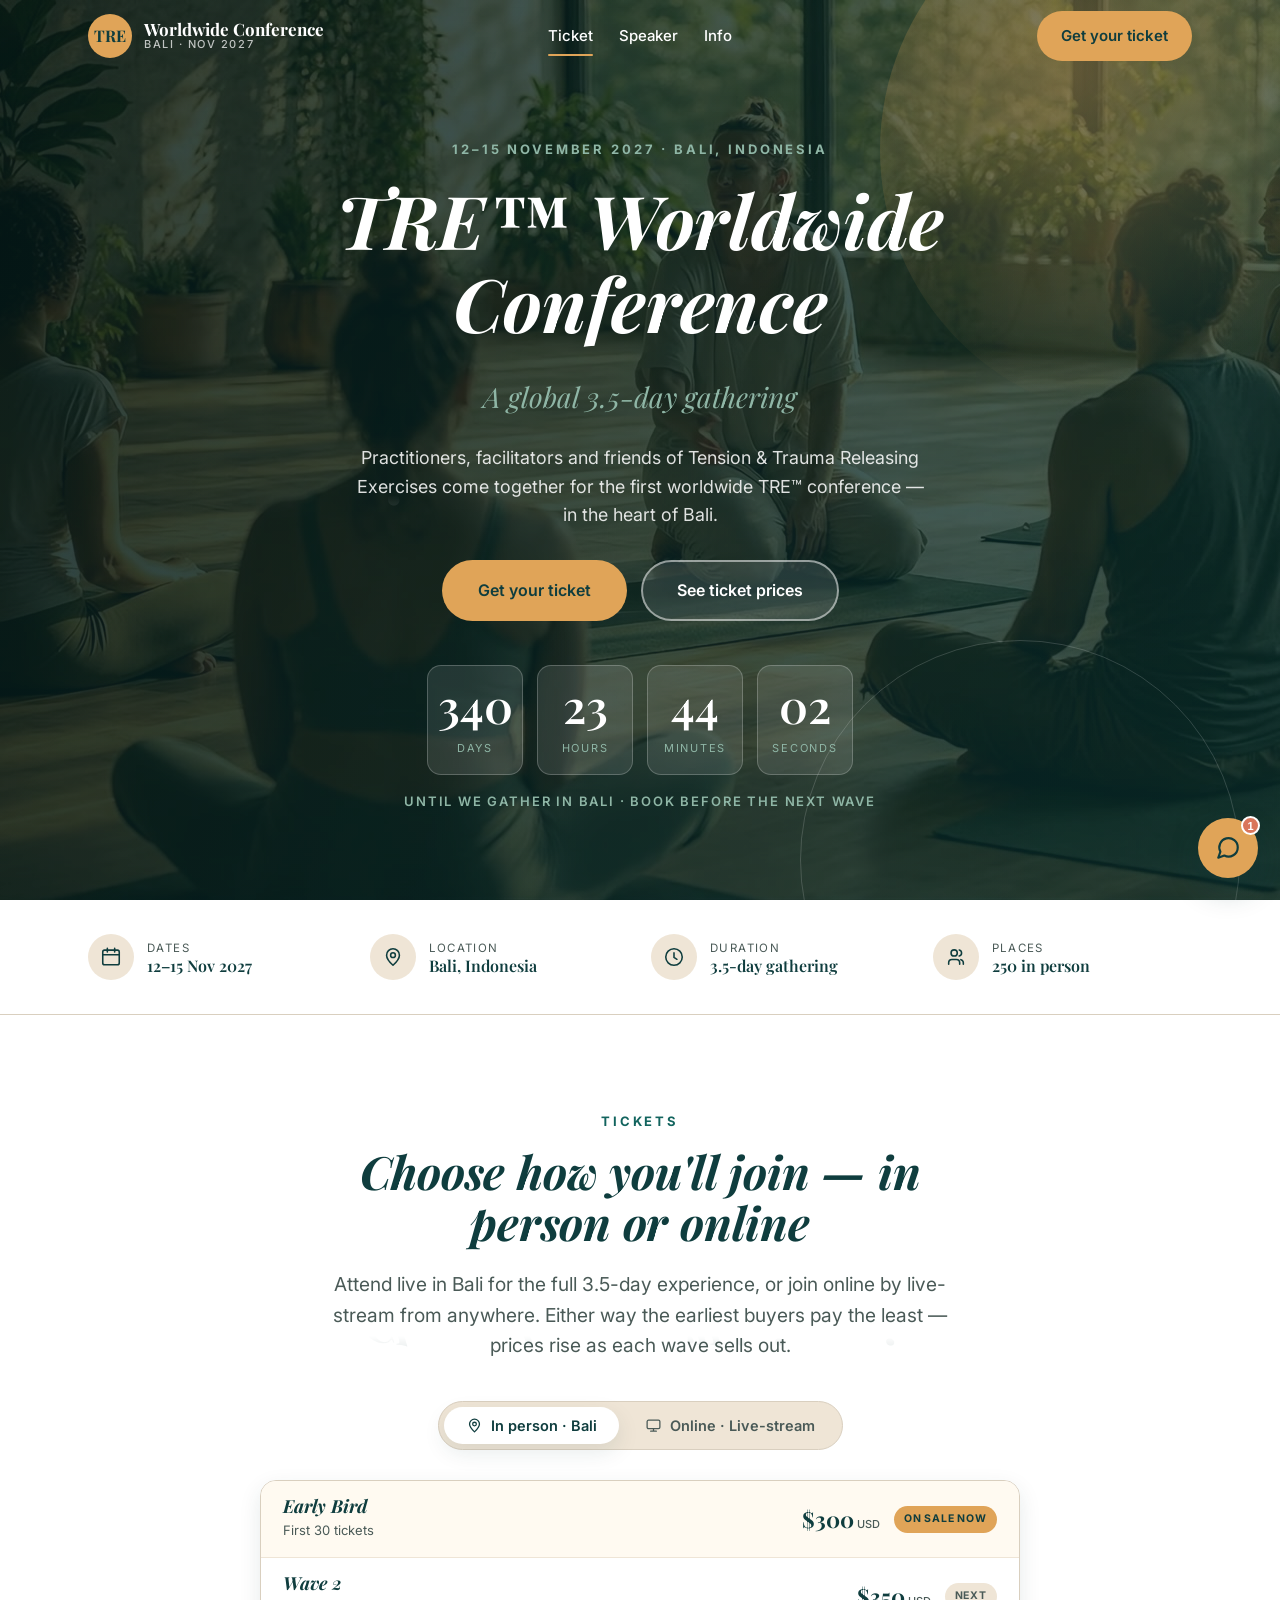
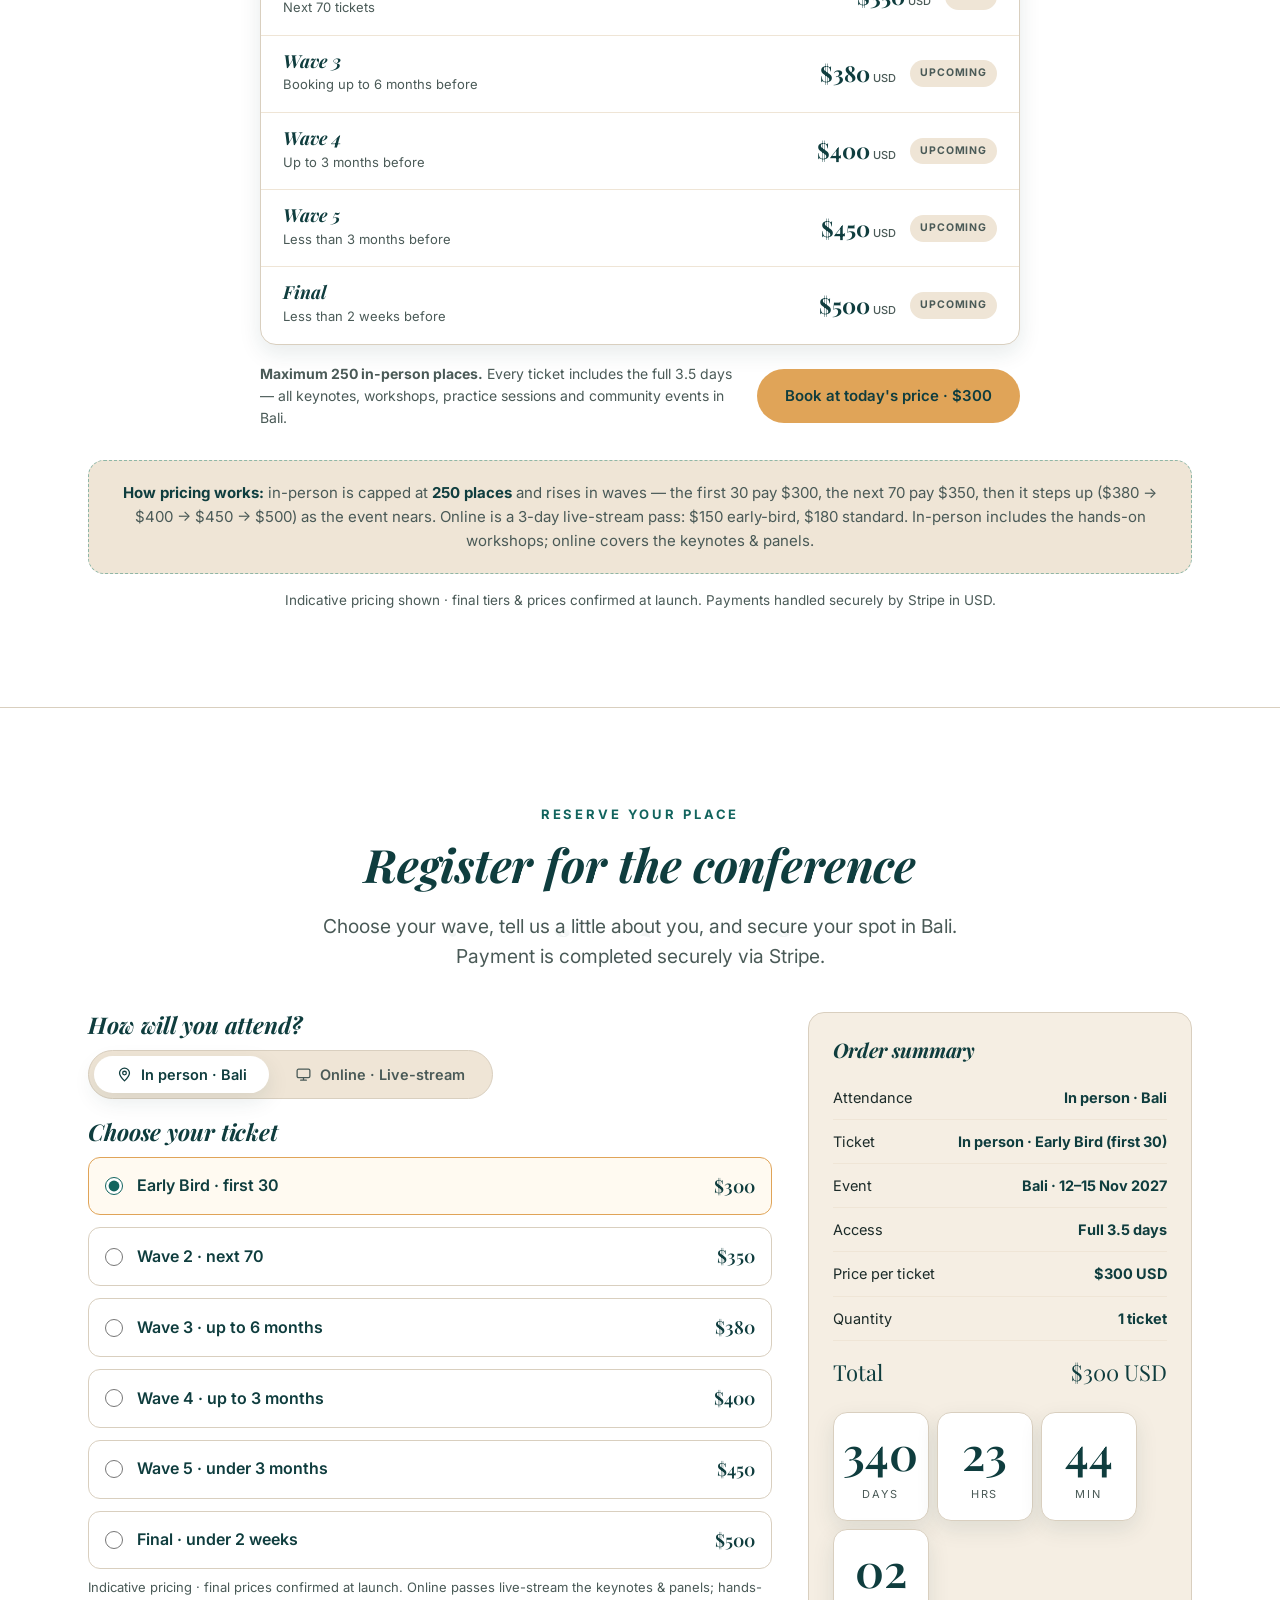
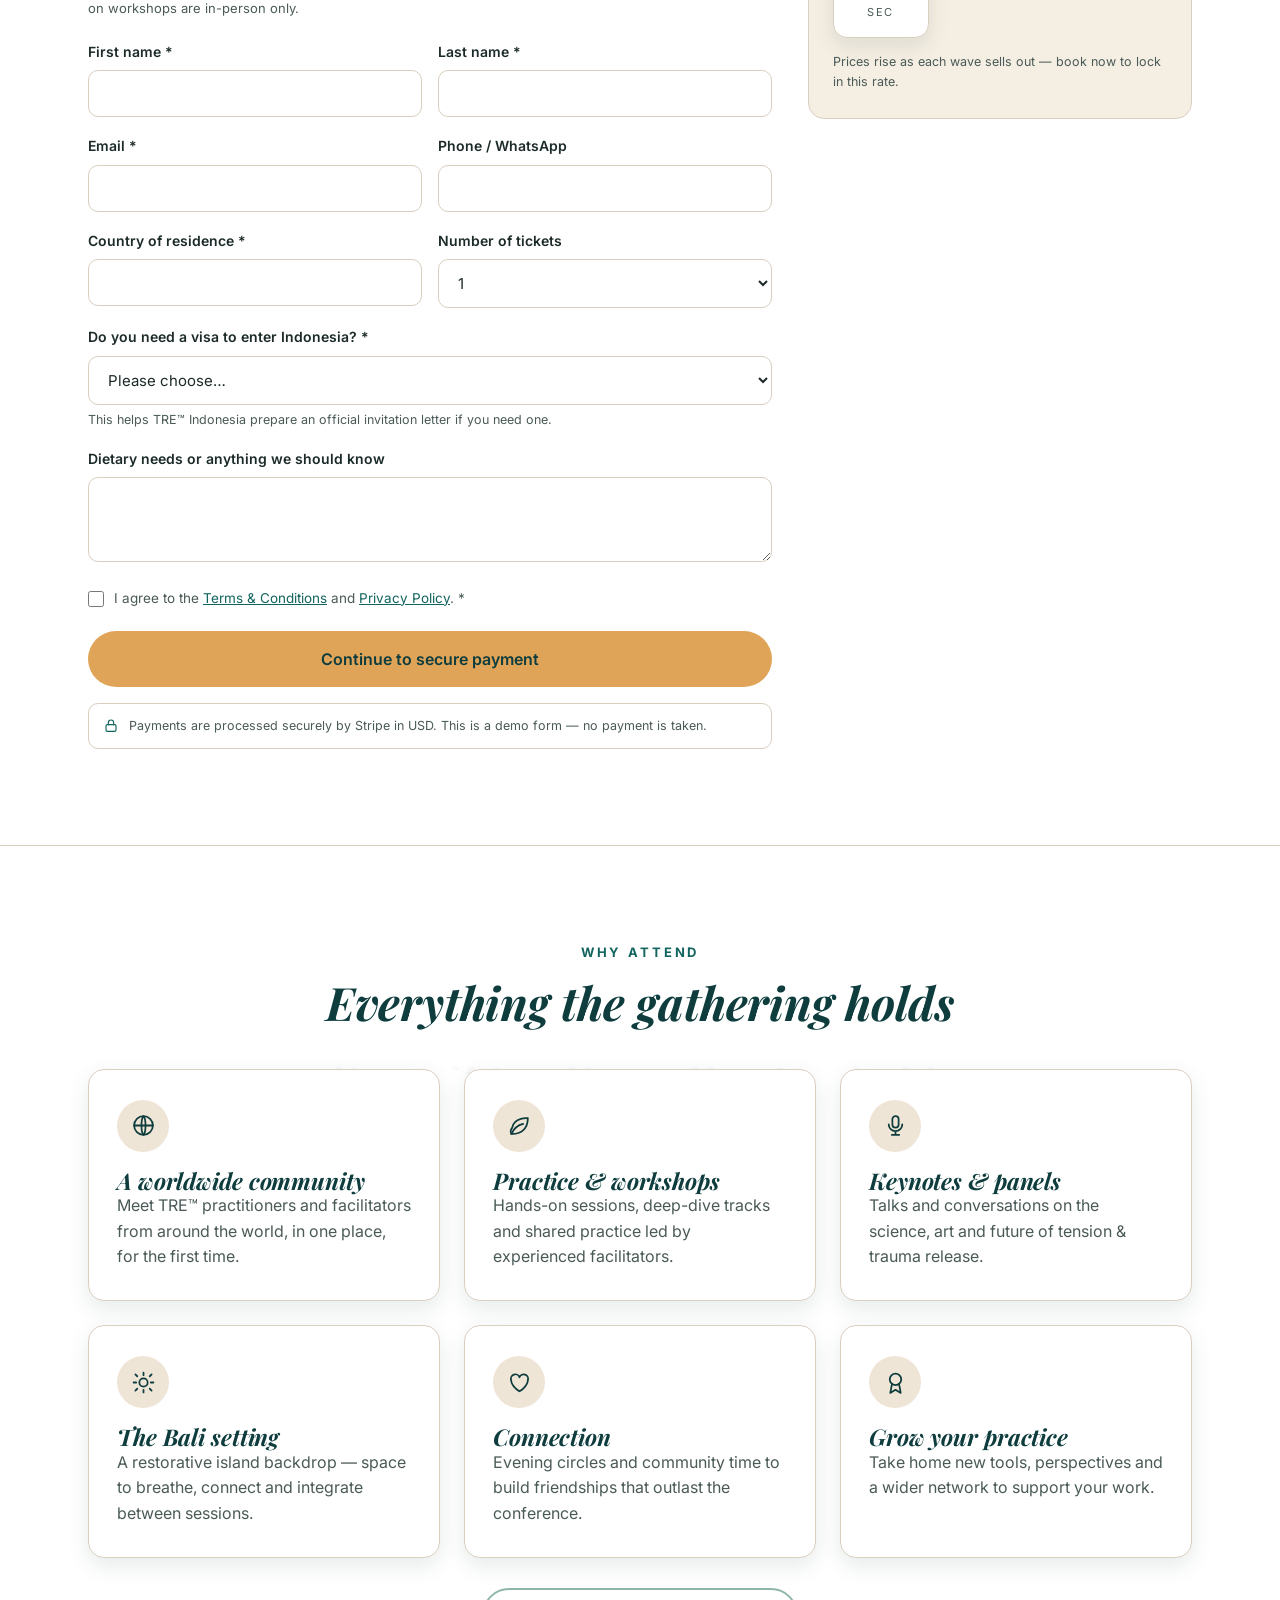
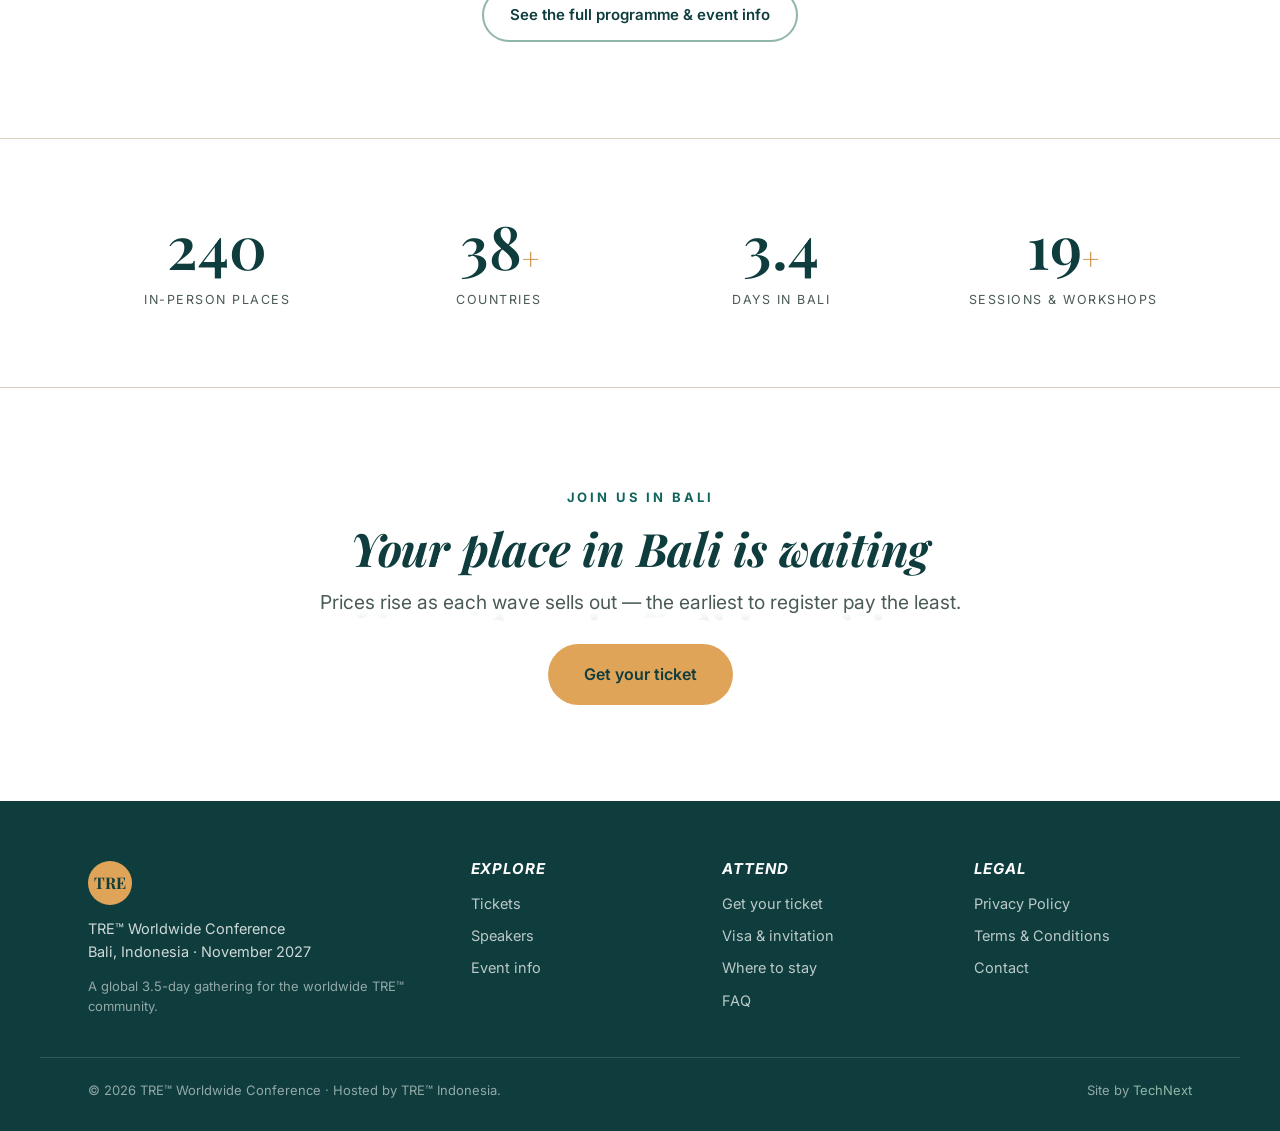
==== commit 16487610: "Cache-bust assets (?v=2) so landscape modal + latest CSS reach browsers; fix text-selection highligh" ====
--- a/index.html
+++ b/index.html
@@ -8,7 +8,7 @@
 <link rel="preconnect" href="https://fonts.googleapis.com">
 <link rel="preconnect" href="https://fonts.gstatic.com" crossorigin>
 <link href="https://fonts.googleapis.com/css2?family=Playfair+Display:ital,wght@0,400;0,500;0,600;0,700;0,800;0,900;1,400;1,500;1,600;1,700;1,800;1,900&family=Inter:wght@400;500;600;700&display=swap" rel="stylesheet">
-<link rel="stylesheet" href="assets/style.css">
+<link rel="stylesheet" href="assets/style.css?v=2">
 <link rel="icon" href="data:image/svg+xml,%3Csvg%20xmlns='http://www.w3.org/2000/svg'%20viewBox='0%200%2032%2032'%3E%3Ccircle%20cx='16'%20cy='16'%20r='16'%20fill='%230F3D3E'/%3E%3Ccircle%20cx='16'%20cy='16'%20r='6'%20fill='%23E0A458'/%3E%3C/svg%3E">
 </head>
 <body>
@@ -320,6 +320,6 @@
   </div>
 </footer>
 
-<script src="assets/app.js"></script>
+<script src="assets/app.js?v=2"></script>
 </body>
 </html>
--- a/assets/style.css
+++ b/assets/style.css
@@ -448,7 +448,8 @@
    Fade uses FIXED px (not %) so the reflection is a short strip regardless of heading height,
    and matching margins keep it clear of the content below. */
 @supports (-webkit-box-reflect:below){
-  h1,h2{-webkit-box-reflect:below 2px linear-gradient(rgba(0,0,0,.30) 0, rgba(0,0,0,.07) 8px, transparent 18px);}
+  /* box-reflect mirrors the selection highlight too — make reflected headings non-selectable to avoid a stray highlight strip */
+  h1,h2{-webkit-box-reflect:below 2px linear-gradient(rgba(0,0,0,.30) 0, rgba(0,0,0,.07) 8px, transparent 18px);-webkit-user-select:none;user-select:none;}
   h1{margin-bottom:24px;}
   h2{margin-bottom:20px;}
   .hero h1{margin-bottom:24px;}   /* override .hero h1{margin:0 auto} so the reflection has room */
@@ -638,3 +639,83 @@
   .ladder-row{padding:14px 16px;}
   .lr-price{font-size:20px;}
 }
+
+/* ---------- speaker cards: clickable + per-card share ---------- */
+.speaker{position:relative;cursor:pointer;}
+.card-share{position:absolute;top:10px;right:10px;z-index:4;width:34px;height:34px;border-radius:50%;border:0;cursor:pointer;
+  display:grid;place-items:center;background:rgba(255,255,255,.92);color:var(--teal);box-shadow:var(--shadow-sm);
+  transition:background .2s,color .2s,transform .2s;}
+.card-share:hover{background:var(--teal);color:#fff;transform:translateY(-2px) scale(1.05);}
+.card-share svg{width:16px;height:16px;fill:none;stroke:currentColor;stroke-width:2;stroke-linecap:round;stroke-linejoin:round;}
+
+/* profile modal */
+.pm-overlay{position:fixed;inset:0;z-index:120;background:rgba(9,24,23,.62);backdrop-filter:blur(5px);-webkit-backdrop-filter:blur(5px);
+  display:none;align-items:flex-start;justify-content:center;padding:40px 18px;overflow-y:auto;}
+.pm-overlay.open{display:flex;}
+.pm-card{position:relative;background:#fff;border-radius:20px;max-width:720px;width:100%;overflow:hidden;box-shadow:0 40px 90px rgba(9,24,23,.5);
+  transform:translateY(16px) scale(.98);opacity:0;transition:transform .32s cubic-bezier(.3,.9,.3,1),opacity .26s;}
+.pm-overlay.open .pm-card{transform:none;opacity:1;}
+.pm-hero{height:300px;background:var(--sand-2);color:var(--teal-2);}
+.pm-hero img{width:100%;height:100%;object-fit:cover;display:block;}
+.pm-hero.placeholder{display:grid;place-items:center;border-bottom:2px dashed var(--sage);background:rgba(143,182,166,.12);}
+.pm-close{position:absolute;top:14px;right:14px;width:38px;height:38px;border-radius:50%;border:0;cursor:pointer;
+  background:rgba(255,255,255,.92);color:var(--ink);font-size:22px;line-height:1;display:grid;place-items:center;box-shadow:var(--shadow-sm);}
+.pm-close:hover{background:#fff;}
+.pm-body{padding:26px 30px 30px;}
+.pm-role{font-size:12.5px;letter-spacing:.08em;text-transform:uppercase;color:var(--amber-d);font-weight:700;margin-bottom:6px;}
+.pm-name{font-family:var(--head);font-style:italic;font-weight:700;color:var(--teal);font-size:clamp(26px,4vw,34px);line-height:1.1;margin-bottom:12px;}
+.pm-bio{color:var(--ink-soft);font-size:16px;margin-bottom:14px;}
+.pm-session{background:var(--sand);border-radius:10px;padding:12px 15px;font-size:14.5px;color:var(--ink);margin-bottom:16px;}
+.pm-session b{color:var(--teal-2);}
+.pm-socials{display:flex;gap:10px;margin-bottom:22px;}
+.pm-socials a{width:40px;height:40px;border-radius:50%;display:grid;place-items:center;background:var(--sand-2);color:var(--teal);}
+.pm-socials a:hover{background:var(--teal);color:#fff;}
+.pm-socials svg{width:18px;height:18px;}
+.pm-gallery-h,.pm-share-h{font-size:12px;letter-spacing:.1em;text-transform:uppercase;color:var(--ink-soft);font-weight:700;margin:0 0 12px;}
+.pm-gallery{display:grid;grid-template-columns:repeat(3,1fr);gap:10px;margin-bottom:24px;}
+.pm-gallery img{width:100%;aspect-ratio:4/3;object-fit:cover;border-radius:10px;transition:transform .3s ease;}
+.pm-gallery img:hover{transform:scale(1.04);}
+.pm-share{border-top:1px solid var(--line);padding-top:20px;}
+
+/* share buttons + popover */
+.share-row{display:flex;flex-wrap:wrap;gap:10px;}
+.share-btn{display:inline-flex;align-items:center;gap:8px;border:1px solid var(--line);background:#fff;border-radius:999px;
+  padding:9px 15px;font-family:var(--body);font-size:13.5px;font-weight:600;color:var(--ink);cursor:pointer;
+  transition:background .2s,color .2s,border-color .2s,transform .15s;}
+.share-btn:hover{transform:translateY(-2px);}
+.share-btn svg{width:16px;height:16px;}
+.share-btn.fb:hover{background:#1877F2;color:#fff;border-color:#1877F2;}
+.share-btn.x:hover{background:#000;color:#fff;border-color:#000;}
+.share-btn.li:hover{background:#0A66C2;color:#fff;border-color:#0A66C2;}
+.share-btn.th:hover{background:#000;color:#fff;border-color:#000;}
+.share-btn.ig:hover{background:linear-gradient(45deg,#f09433,#dc2743,#bc1888);color:#fff;border-color:transparent;}
+.share-btn.cp:hover{background:var(--teal);color:#fff;border-color:var(--teal);}
+.share-pop-ov{position:fixed;inset:0;z-index:130;background:rgba(9,24,23,.55);display:none;align-items:center;justify-content:center;padding:20px;}
+.share-pop-ov.open{display:flex;}
+.share-pop{background:#fff;border-radius:18px;padding:24px;max-width:340px;width:100%;box-shadow:0 34px 74px rgba(9,24,23,.45);
+  transform:scale(.96);opacity:0;transition:transform .26s cubic-bezier(.3,.9,.3,1),opacity .2s;}
+.share-pop-ov.open .share-pop{transform:none;opacity:1;}
+.share-pop h4{font-family:var(--head);font-style:italic;color:var(--teal);margin-bottom:4px;font-size:20px;}
+.share-pop p{font-size:13px;color:var(--ink-soft);margin-bottom:16px;}
+.share-pop .share-row{flex-direction:column;}
+.share-pop .share-btn{width:100%;justify-content:flex-start;}
+
+/* toast */
+.toast{position:fixed;left:50%;bottom:26px;transform:translateX(-50%) translateY(20px);z-index:150;max-width:90vw;
+  background:var(--teal);color:#fff;padding:12px 20px;border-radius:999px;font-size:14px;font-weight:600;text-align:center;
+  box-shadow:var(--shadow);opacity:0;transition:opacity .25s,transform .25s;pointer-events:none;}
+.toast.show{opacity:1;transform:translateX(-50%) translateY(0);}
+
+@media(max-width:560px){.pm-hero{height:240px;}.pm-gallery{grid-template-columns:repeat(2,1fr);}.pm-body{padding:22px 20px 26px;}}
+/* desktop: landscape orientation — photo left, details right */
+@media(min-width:760px){
+  .pm-overlay{align-items:center;padding:30px;}
+  .pm-card{display:grid;grid-template-columns:minmax(320px,45%) 1fr;max-width:980px;max-height:86vh;}
+  .pm-hero{height:100%;min-height:100%;}
+  .pm-hero img{height:100%;}
+  .pm-body{max-height:86vh;overflow-y:auto;}
+}
+
+/* clean, on-brand text selection */
+::selection{background:rgba(224,164,88,.32);color:inherit;}
+::-moz-selection{background:rgba(224,164,88,.32);color:inherit;}
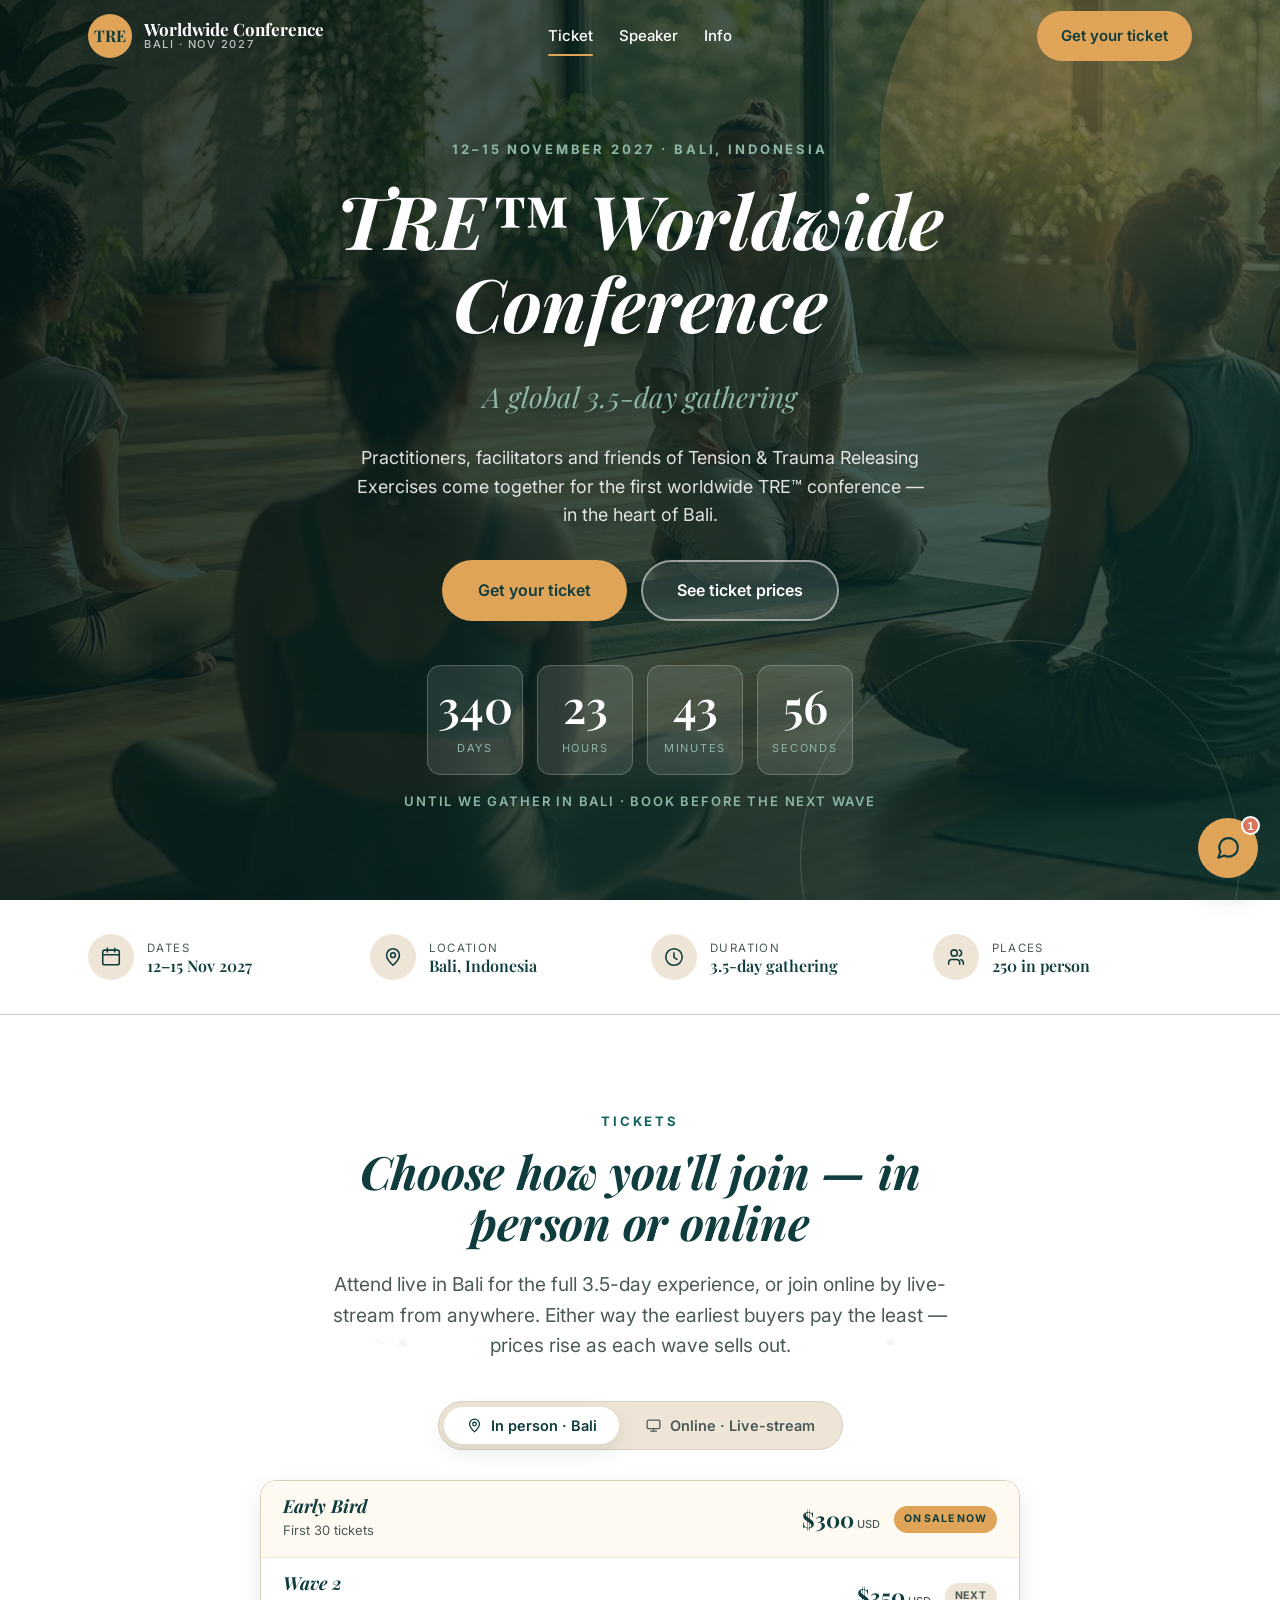
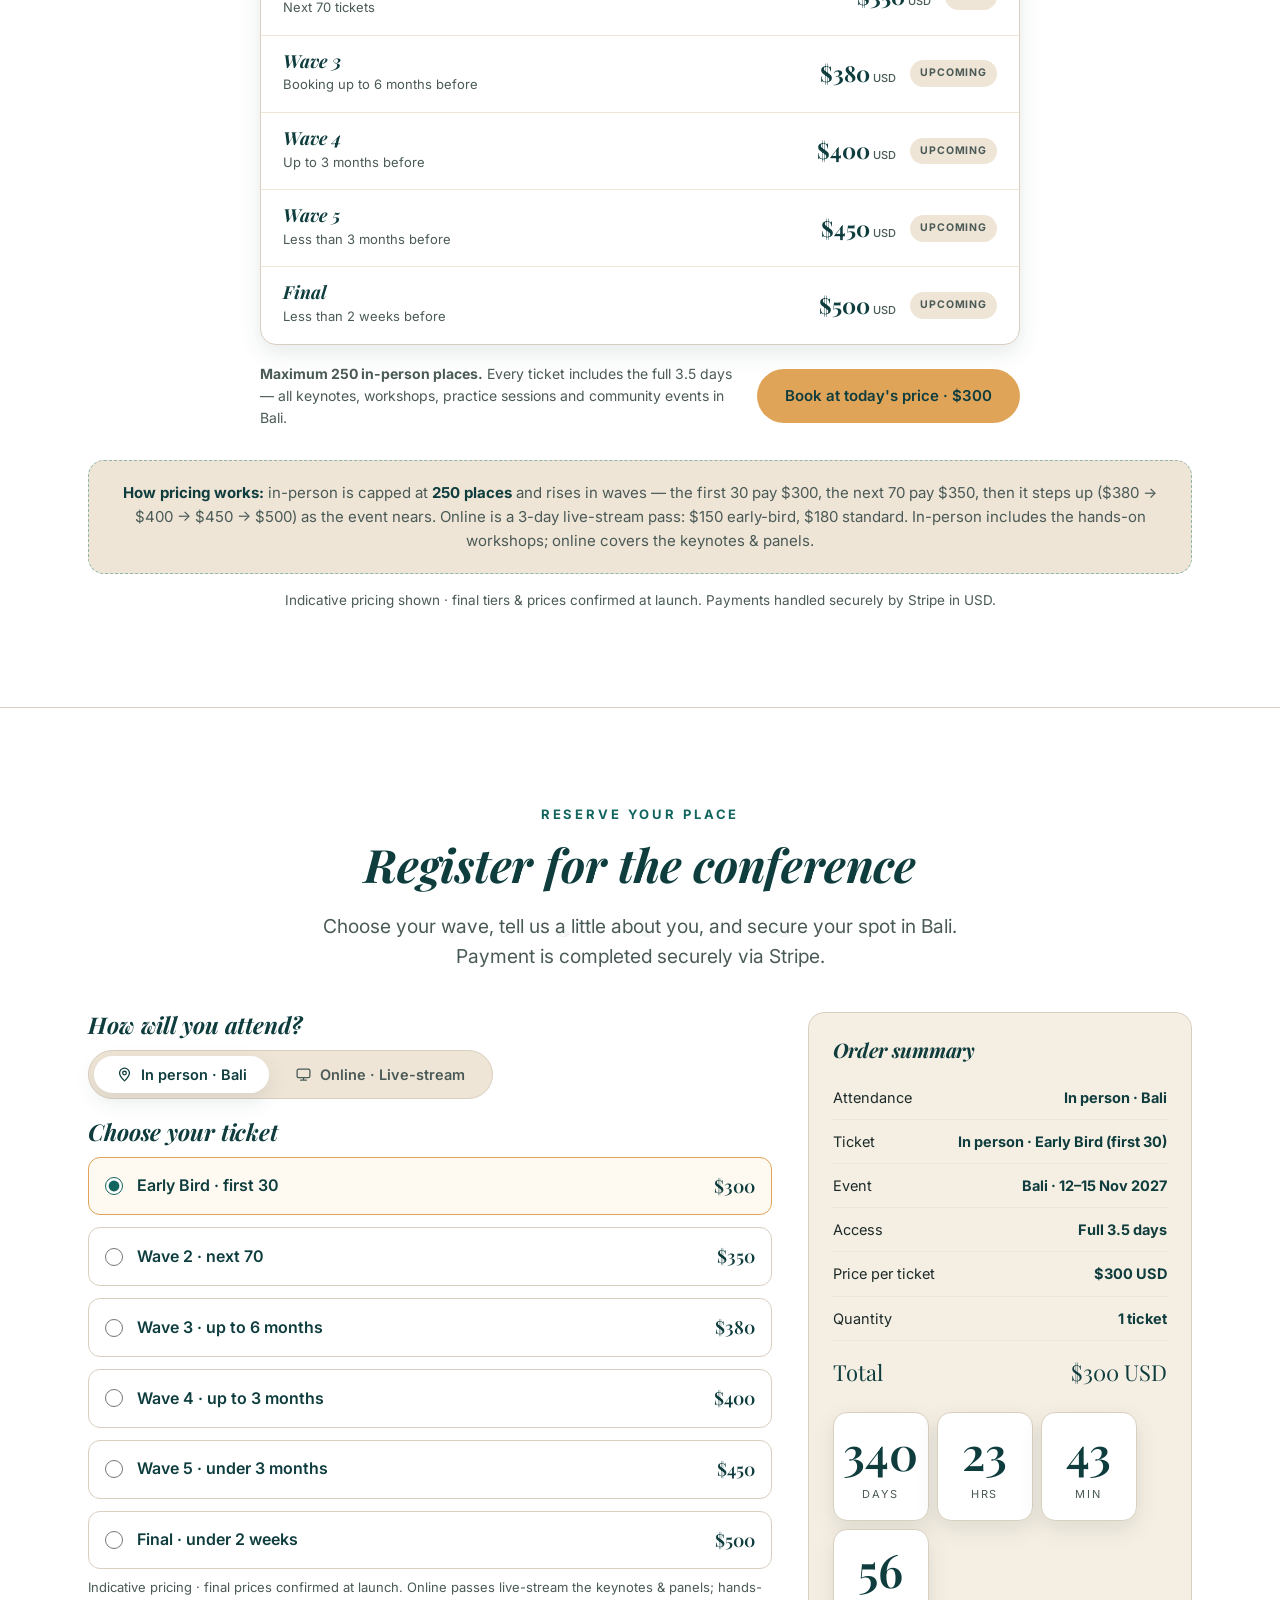
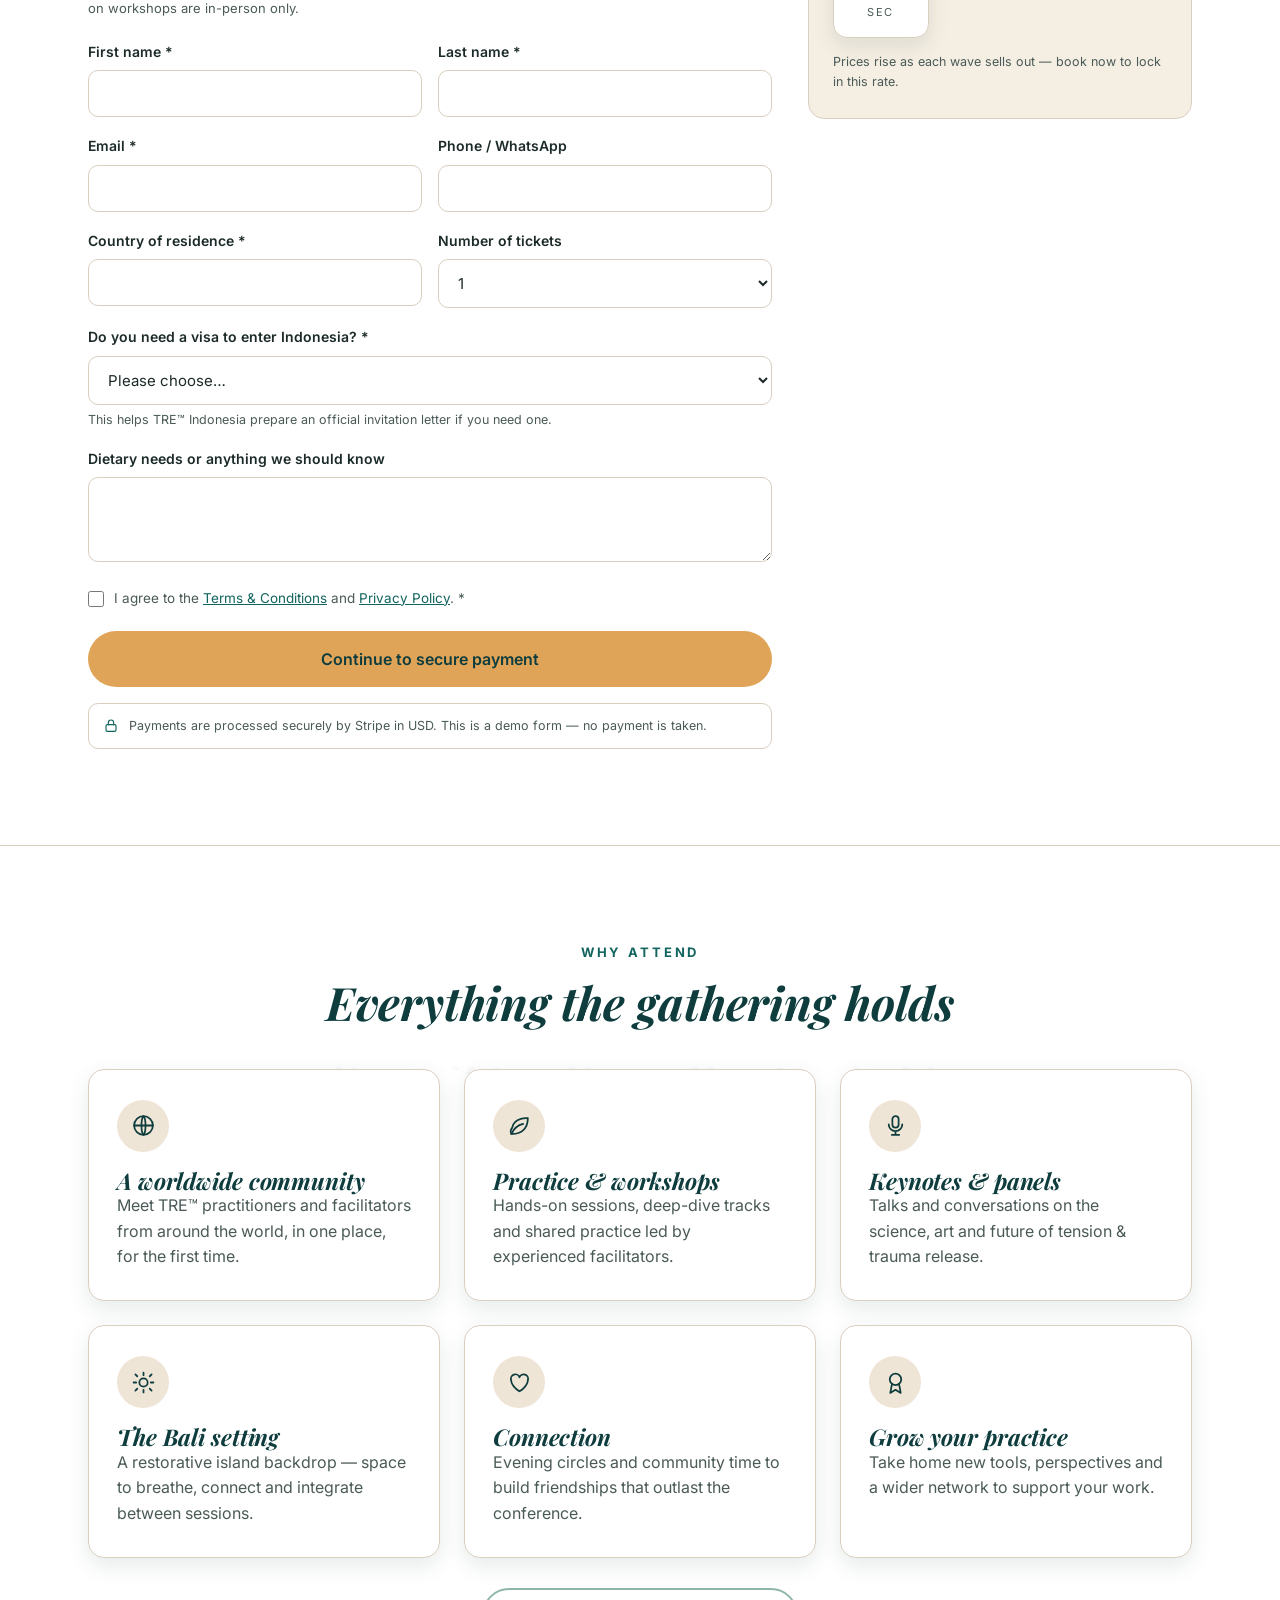
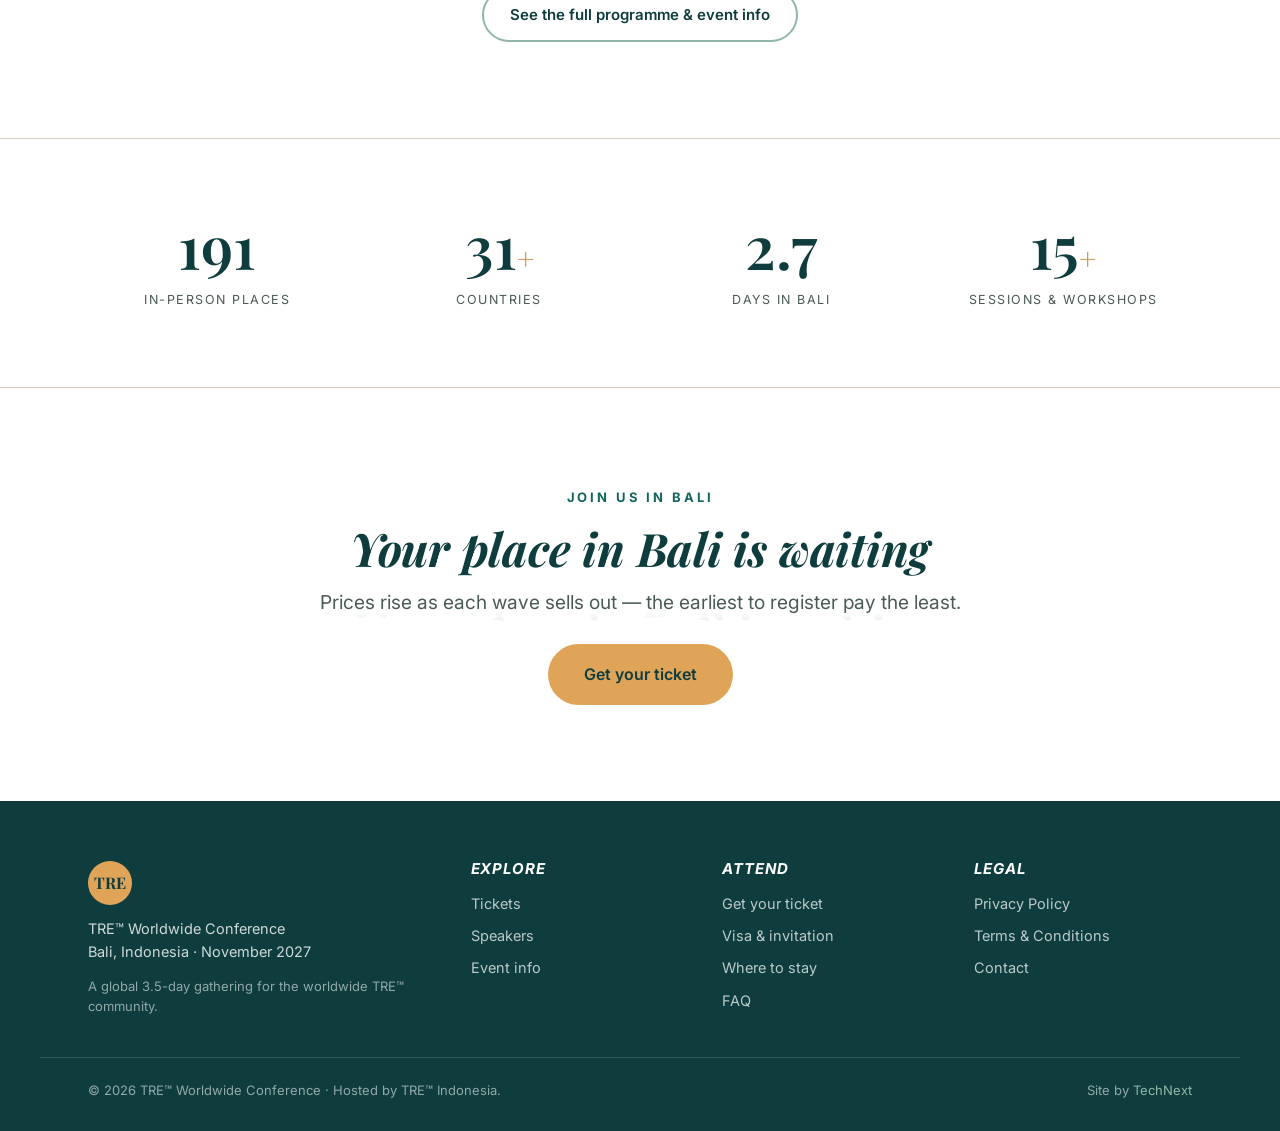
==== commit 73789b10: "Programme: click a schedule slot -> session detail popup (with sample descriptions); cache-bust v=3 " ====
--- a/index.html
+++ b/index.html
@@ -8,7 +8,7 @@
 <link rel="preconnect" href="https://fonts.googleapis.com">
 <link rel="preconnect" href="https://fonts.gstatic.com" crossorigin>
 <link href="https://fonts.googleapis.com/css2?family=Playfair+Display:ital,wght@0,400;0,500;0,600;0,700;0,800;0,900;1,400;1,500;1,600;1,700;1,800;1,900&family=Inter:wght@400;500;600;700&display=swap" rel="stylesheet">
-<link rel="stylesheet" href="assets/style.css?v=2">
+<link rel="stylesheet" href="assets/style.css?v=3">
 <link rel="icon" href="data:image/svg+xml,%3Csvg%20xmlns='http://www.w3.org/2000/svg'%20viewBox='0%200%2032%2032'%3E%3Ccircle%20cx='16'%20cy='16'%20r='16'%20fill='%230F3D3E'/%3E%3Ccircle%20cx='16'%20cy='16'%20r='6'%20fill='%23E0A458'/%3E%3C/svg%3E">
 </head>
 <body>
@@ -320,6 +320,6 @@
   </div>
 </footer>
 
-<script src="assets/app.js?v=2"></script>
+<script src="assets/app.js?v=3"></script>
 </body>
 </html>
--- a/assets/style.css
+++ b/assets/style.css
@@ -719,3 +719,19 @@
 /* clean, on-brand text selection */
 ::selection{background:rgba(224,164,88,.32);color:inherit;}
 ::-moz-selection{background:rgba(224,164,88,.32);color:inherit;}
+
+/* ---------- schedule session detail popup ---------- */
+.slot{cursor:pointer;}
+.sm-ov{position:fixed;inset:0;z-index:120;background:rgba(9,24,23,.6);backdrop-filter:blur(5px);-webkit-backdrop-filter:blur(5px);
+  display:none;align-items:center;justify-content:center;padding:20px;}
+.sm-ov.open{display:flex;}
+.sm-card{position:relative;background:#fff;border-radius:18px;max-width:460px;width:100%;padding:30px 30px 24px;box-shadow:0 34px 76px rgba(9,24,23,.45);
+  transform:translateY(14px) scale(.98);opacity:0;transition:transform .3s cubic-bezier(.3,.9,.3,1),opacity .25s;}
+.sm-ov.open .sm-card{transform:none;opacity:1;}
+.sm-x{position:absolute;top:12px;right:12px;width:34px;height:34px;border-radius:50%;border:0;cursor:pointer;background:var(--sand-2);color:var(--ink);font-size:20px;line-height:1;display:grid;place-items:center;}
+.sm-x:hover{background:var(--sand);}
+.sm-day{display:inline-block;font-size:11.5px;letter-spacing:.1em;text-transform:uppercase;font-weight:700;color:var(--teal-2);background:var(--sand);border-radius:999px;padding:5px 12px;margin-bottom:14px;}
+.sm-time{font-family:var(--head);font-style:italic;font-weight:700;color:var(--amber-d);font-size:26px;line-height:1;}
+.sm-title{font-family:var(--head);font-style:italic;color:var(--teal);font-size:24px;margin:2px 0 12px;}
+.sm-desc{color:var(--ink-soft);font-size:15.5px;margin-bottom:16px;}
+.sm-note{font-size:12.5px;color:var(--ink-soft);border-top:1px solid var(--line);padding-top:14px;}
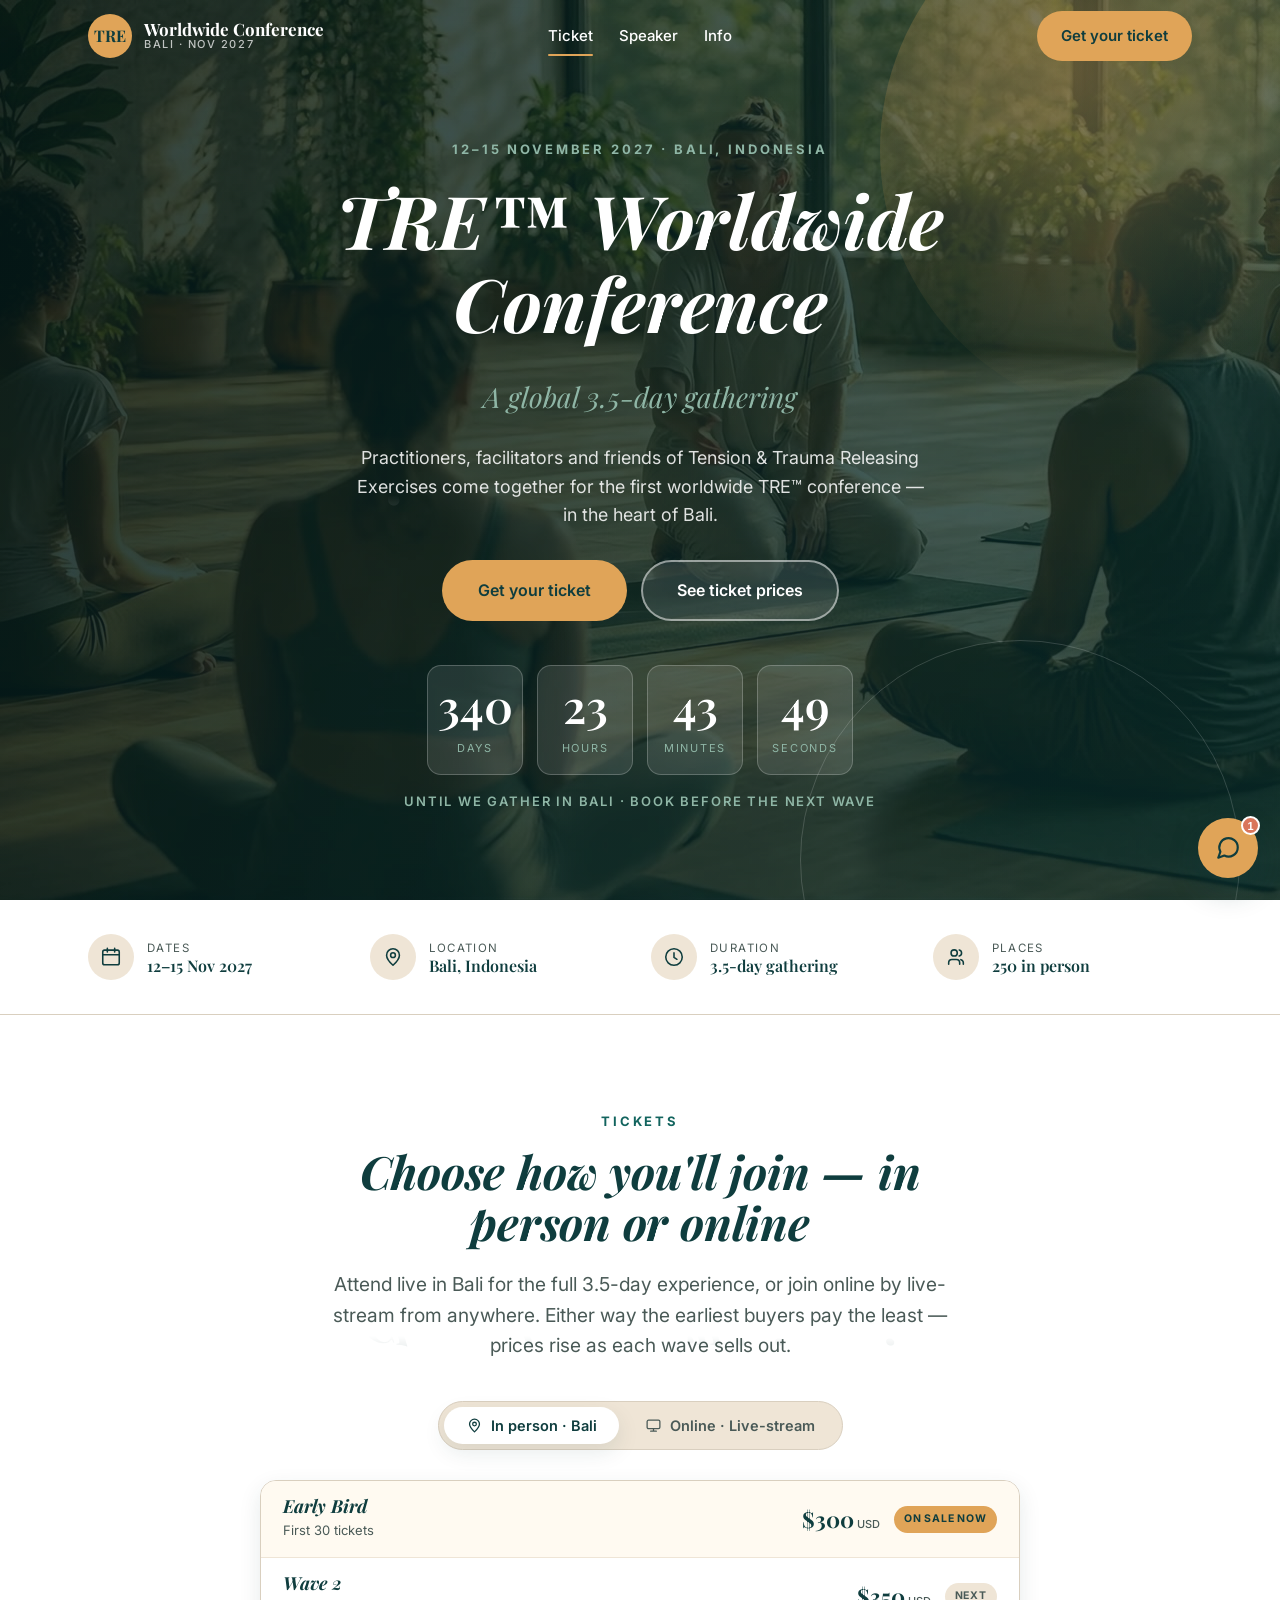
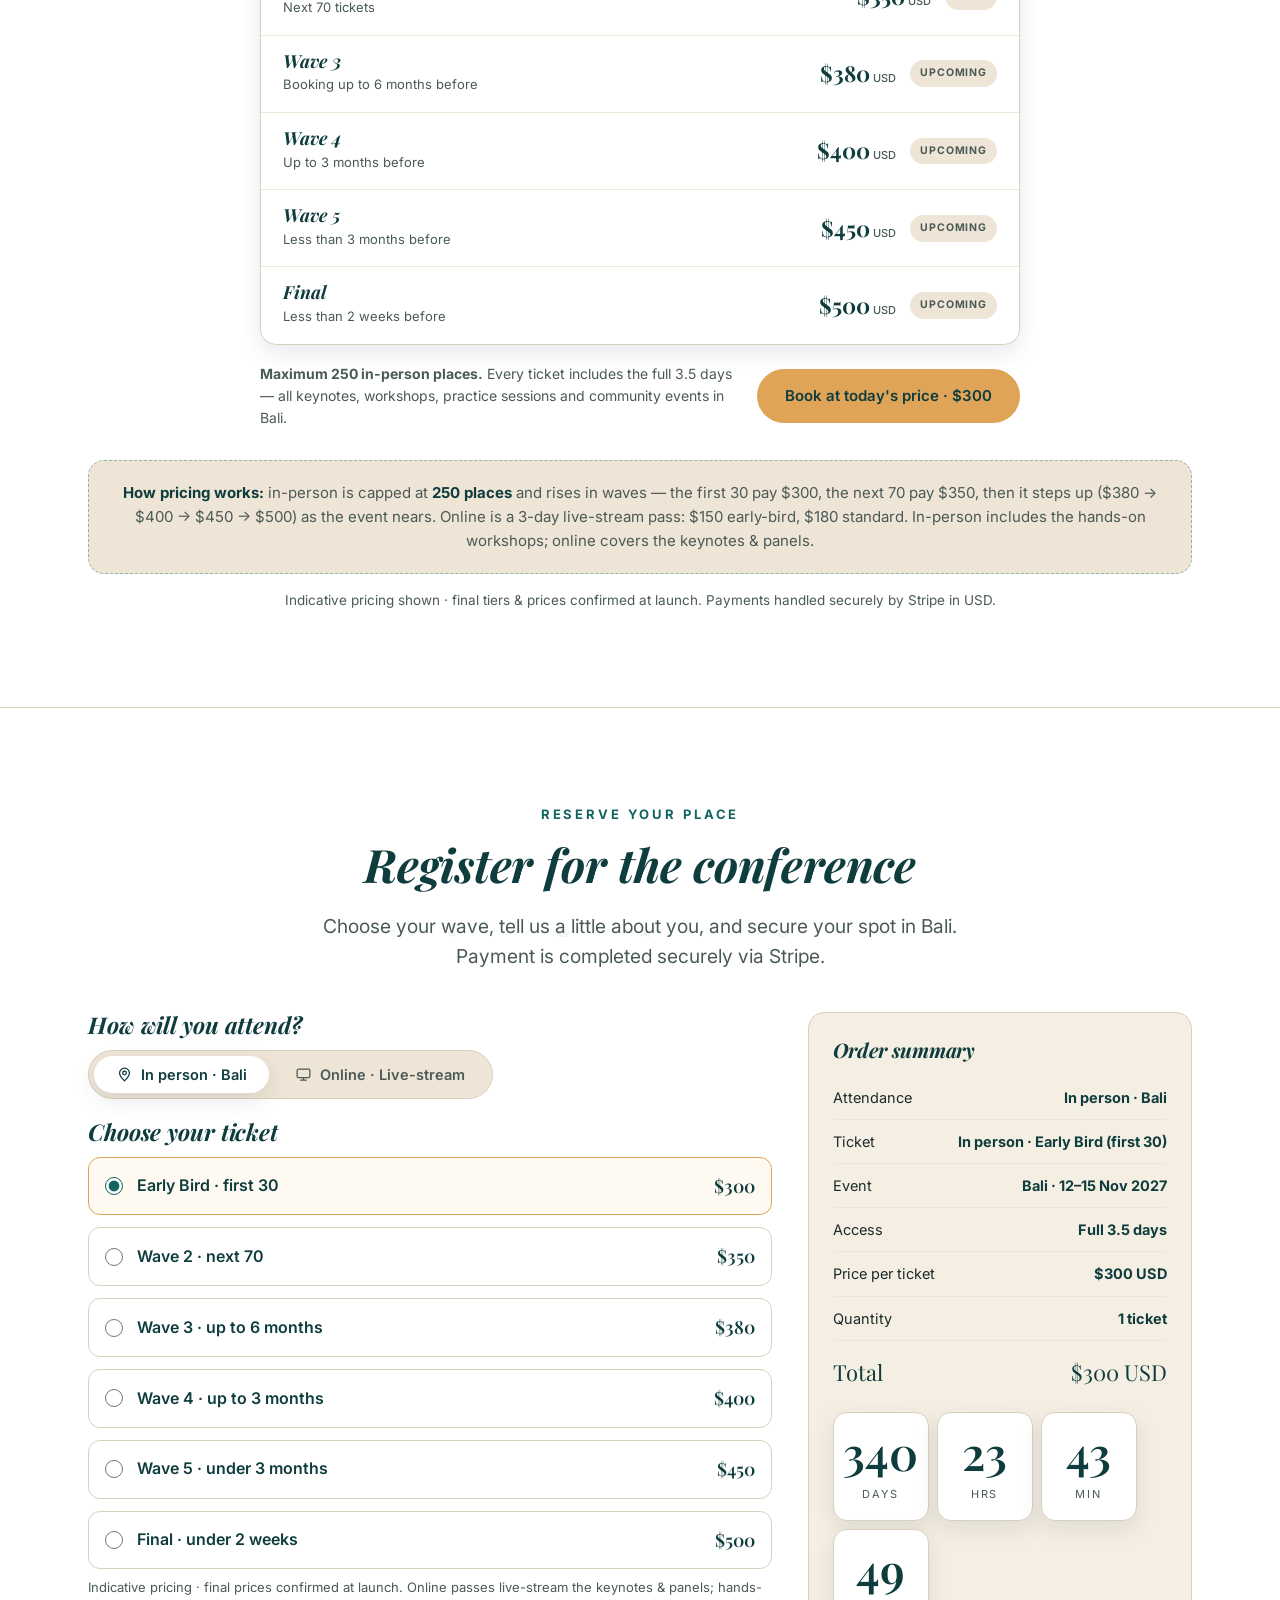
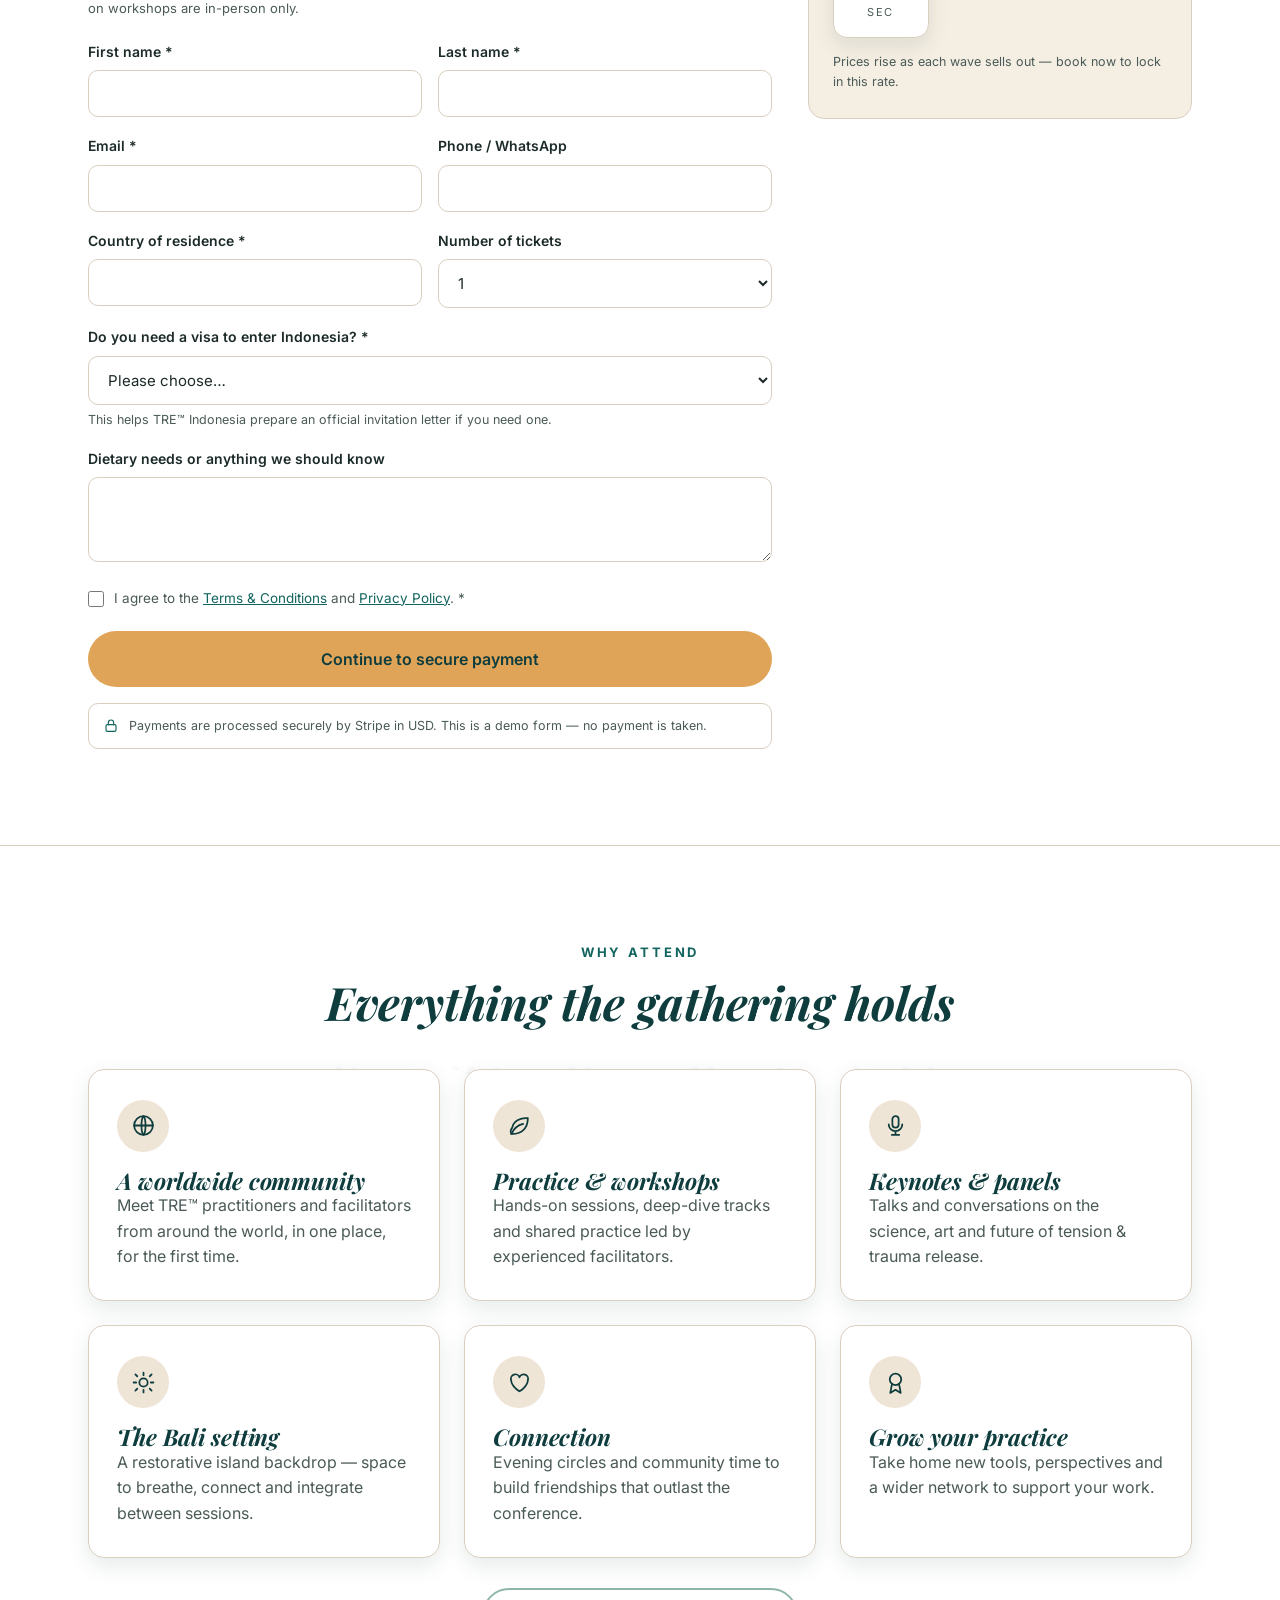
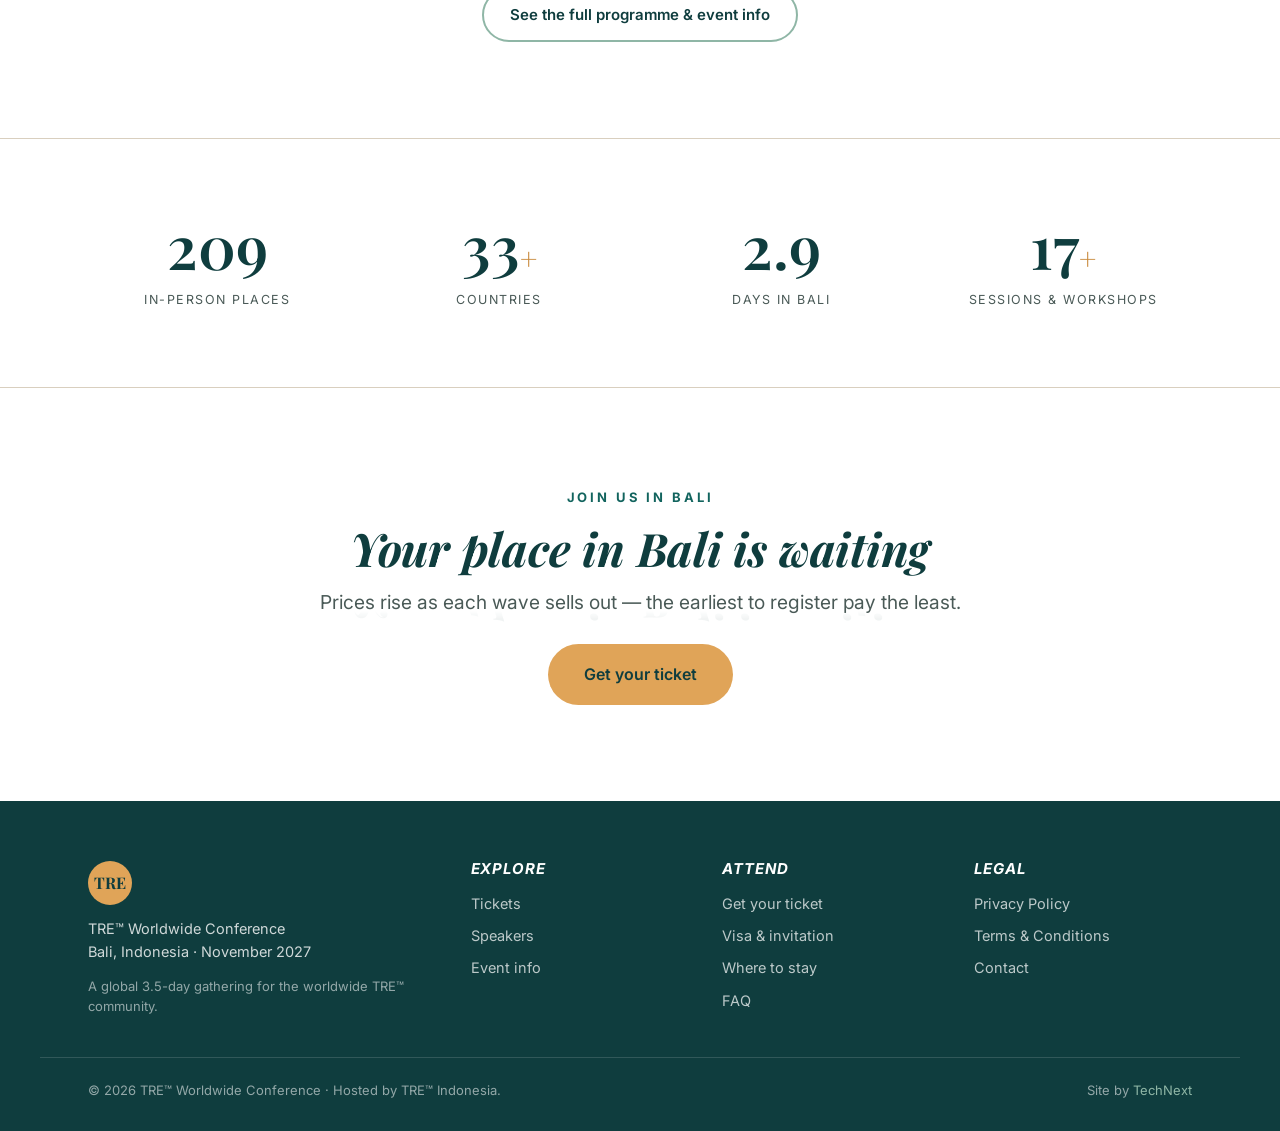
==== commit ce117798: "Share buttons: icon-only SVG logos with staggered pop-in + hover animation; cache-bust v=4 Co-Author" ====
--- a/index.html
+++ b/index.html
@@ -8,7 +8,7 @@
 <link rel="preconnect" href="https://fonts.googleapis.com">
 <link rel="preconnect" href="https://fonts.gstatic.com" crossorigin>
 <link href="https://fonts.googleapis.com/css2?family=Playfair+Display:ital,wght@0,400;0,500;0,600;0,700;0,800;0,900;1,400;1,500;1,600;1,700;1,800;1,900&family=Inter:wght@400;500;600;700&display=swap" rel="stylesheet">
-<link rel="stylesheet" href="assets/style.css?v=3">
+<link rel="stylesheet" href="assets/style.css?v=4">
 <link rel="icon" href="data:image/svg+xml,%3Csvg%20xmlns='http://www.w3.org/2000/svg'%20viewBox='0%200%2032%2032'%3E%3Ccircle%20cx='16'%20cy='16'%20r='16'%20fill='%230F3D3E'/%3E%3Ccircle%20cx='16'%20cy='16'%20r='6'%20fill='%23E0A458'/%3E%3C/svg%3E">
 </head>
 <body>
@@ -320,6 +320,6 @@
   </div>
 </footer>
 
-<script src="assets/app.js?v=3"></script>
+<script src="assets/app.js?v=4"></script>
 </body>
 </html>
--- a/assets/style.css
+++ b/assets/style.css
@@ -678,12 +678,21 @@
 .pm-share{border-top:1px solid var(--line);padding-top:20px;}
 
 /* share buttons + popover */
-.share-row{display:flex;flex-wrap:wrap;gap:10px;}
-.share-btn{display:inline-flex;align-items:center;gap:8px;border:1px solid var(--line);background:#fff;border-radius:999px;
-  padding:9px 15px;font-family:var(--body);font-size:13.5px;font-weight:600;color:var(--ink);cursor:pointer;
-  transition:background .2s,color .2s,border-color .2s,transform .15s;}
-.share-btn:hover{transform:translateY(-2px);}
-.share-btn svg{width:16px;height:16px;}
+.share-row{display:flex;flex-wrap:wrap;gap:12px;}
+.share-btn{width:46px;height:46px;padding:0;display:inline-grid;place-items:center;border:1px solid var(--line);background:#fff;border-radius:50%;color:var(--ink);cursor:pointer;
+  transition:background .25s,color .25s,border-color .25s,transform .25s cubic-bezier(.2,.85,.3,1),box-shadow .25s;
+  animation:sharePop .45s backwards;}
+@keyframes sharePop{0%{opacity:0;transform:scale(.4) translateY(10px);}60%{opacity:1;transform:scale(1.12);}100%{opacity:1;transform:scale(1);}}
+.share-row .share-btn:nth-child(1){animation-delay:.02s}
+.share-row .share-btn:nth-child(2){animation-delay:.07s}
+.share-row .share-btn:nth-child(3){animation-delay:.12s}
+.share-row .share-btn:nth-child(4){animation-delay:.17s}
+.share-row .share-btn:nth-child(5){animation-delay:.22s}
+.share-row .share-btn:nth-child(6){animation-delay:.27s}
+.share-btn svg{width:19px;height:19px;transition:transform .25s ease;}
+.share-btn:hover{transform:translateY(-3px) scale(1.12);box-shadow:var(--shadow-sm);}
+.share-btn:hover svg{transform:rotate(-8deg) scale(1.08);}
+.share-btn:active{transform:scale(.94);}
 .share-btn.fb:hover{background:#1877F2;color:#fff;border-color:#1877F2;}
 .share-btn.x:hover{background:#000;color:#fff;border-color:#000;}
 .share-btn.li:hover{background:#0A66C2;color:#fff;border-color:#0A66C2;}
@@ -697,8 +706,7 @@
 .share-pop-ov.open .share-pop{transform:none;opacity:1;}
 .share-pop h4{font-family:var(--head);font-style:italic;color:var(--teal);margin-bottom:4px;font-size:20px;}
 .share-pop p{font-size:13px;color:var(--ink-soft);margin-bottom:16px;}
-.share-pop .share-row{flex-direction:column;}
-.share-pop .share-btn{width:100%;justify-content:flex-start;}
+.share-pop .share-row{justify-content:center;}
 
 /* toast */
 .toast{position:fixed;left:50%;bottom:26px;transform:translateX(-50%) translateY(20px);z-index:150;max-width:90vw;
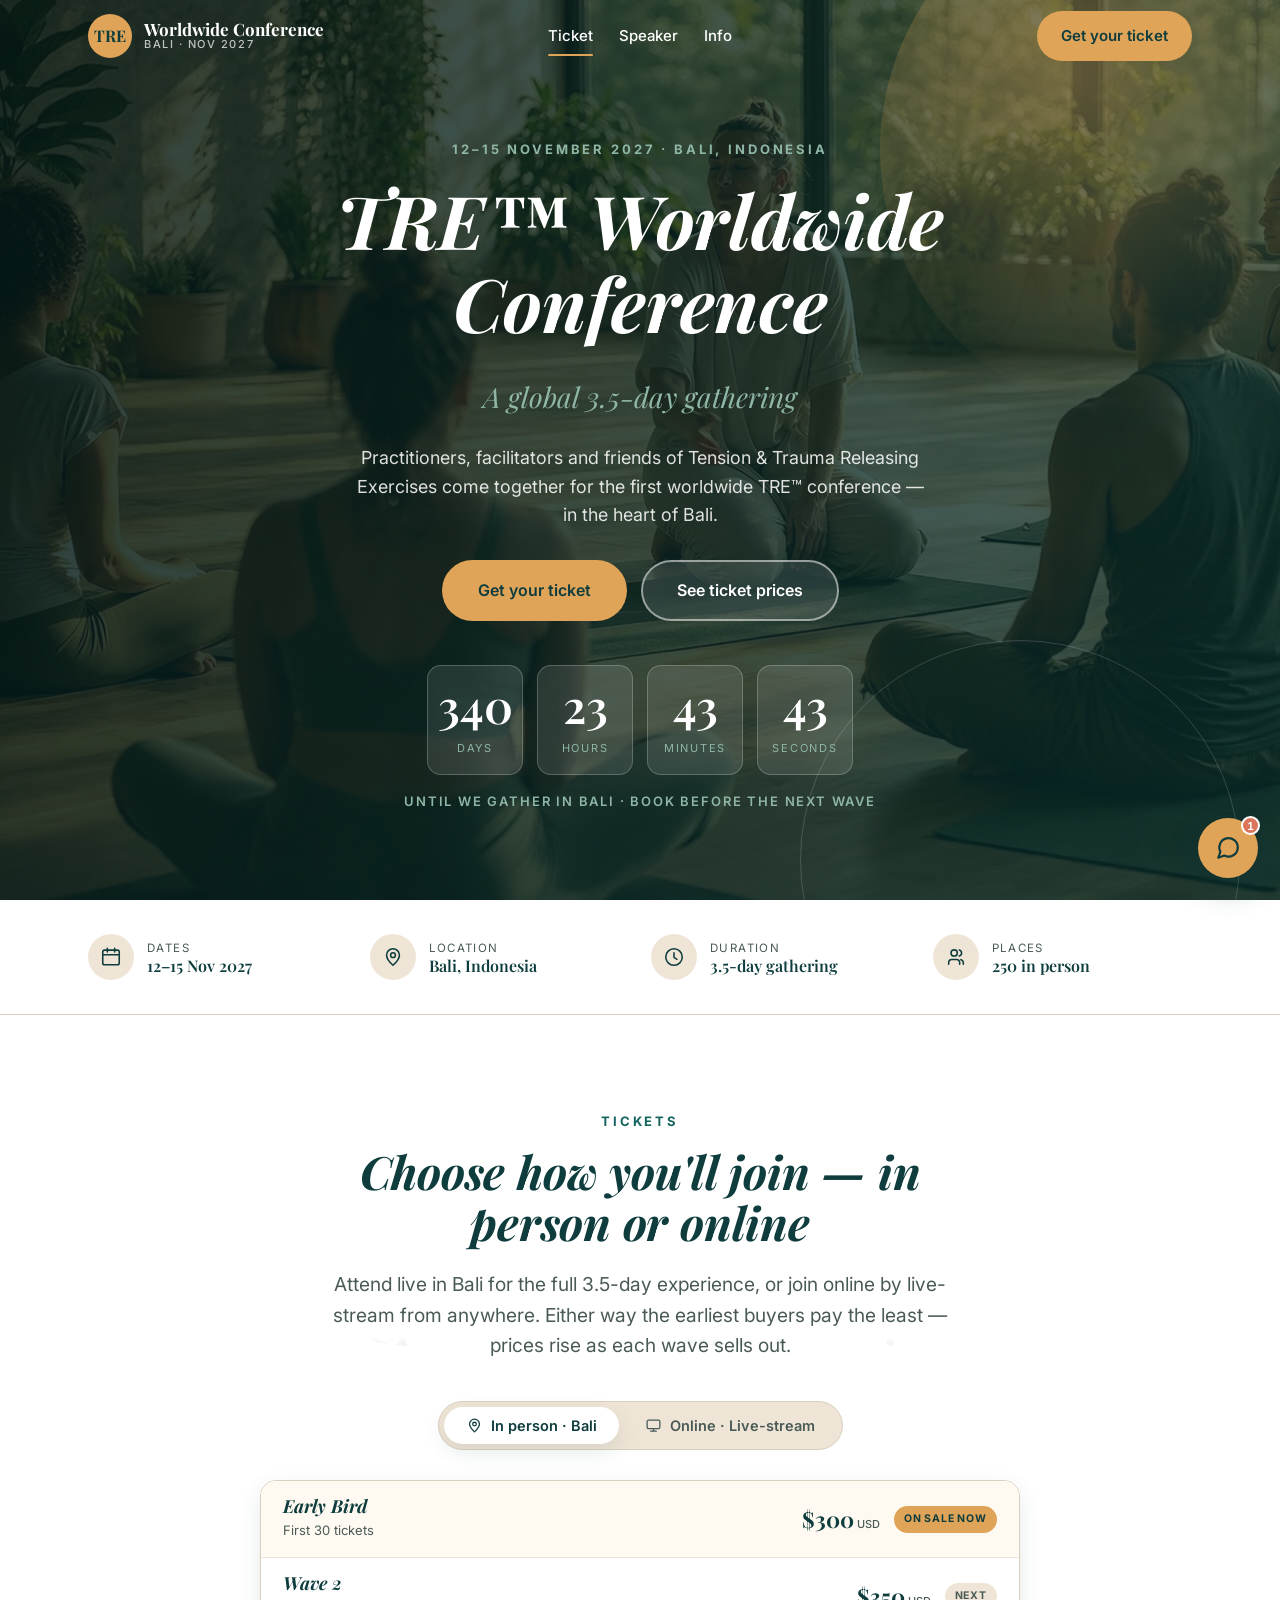
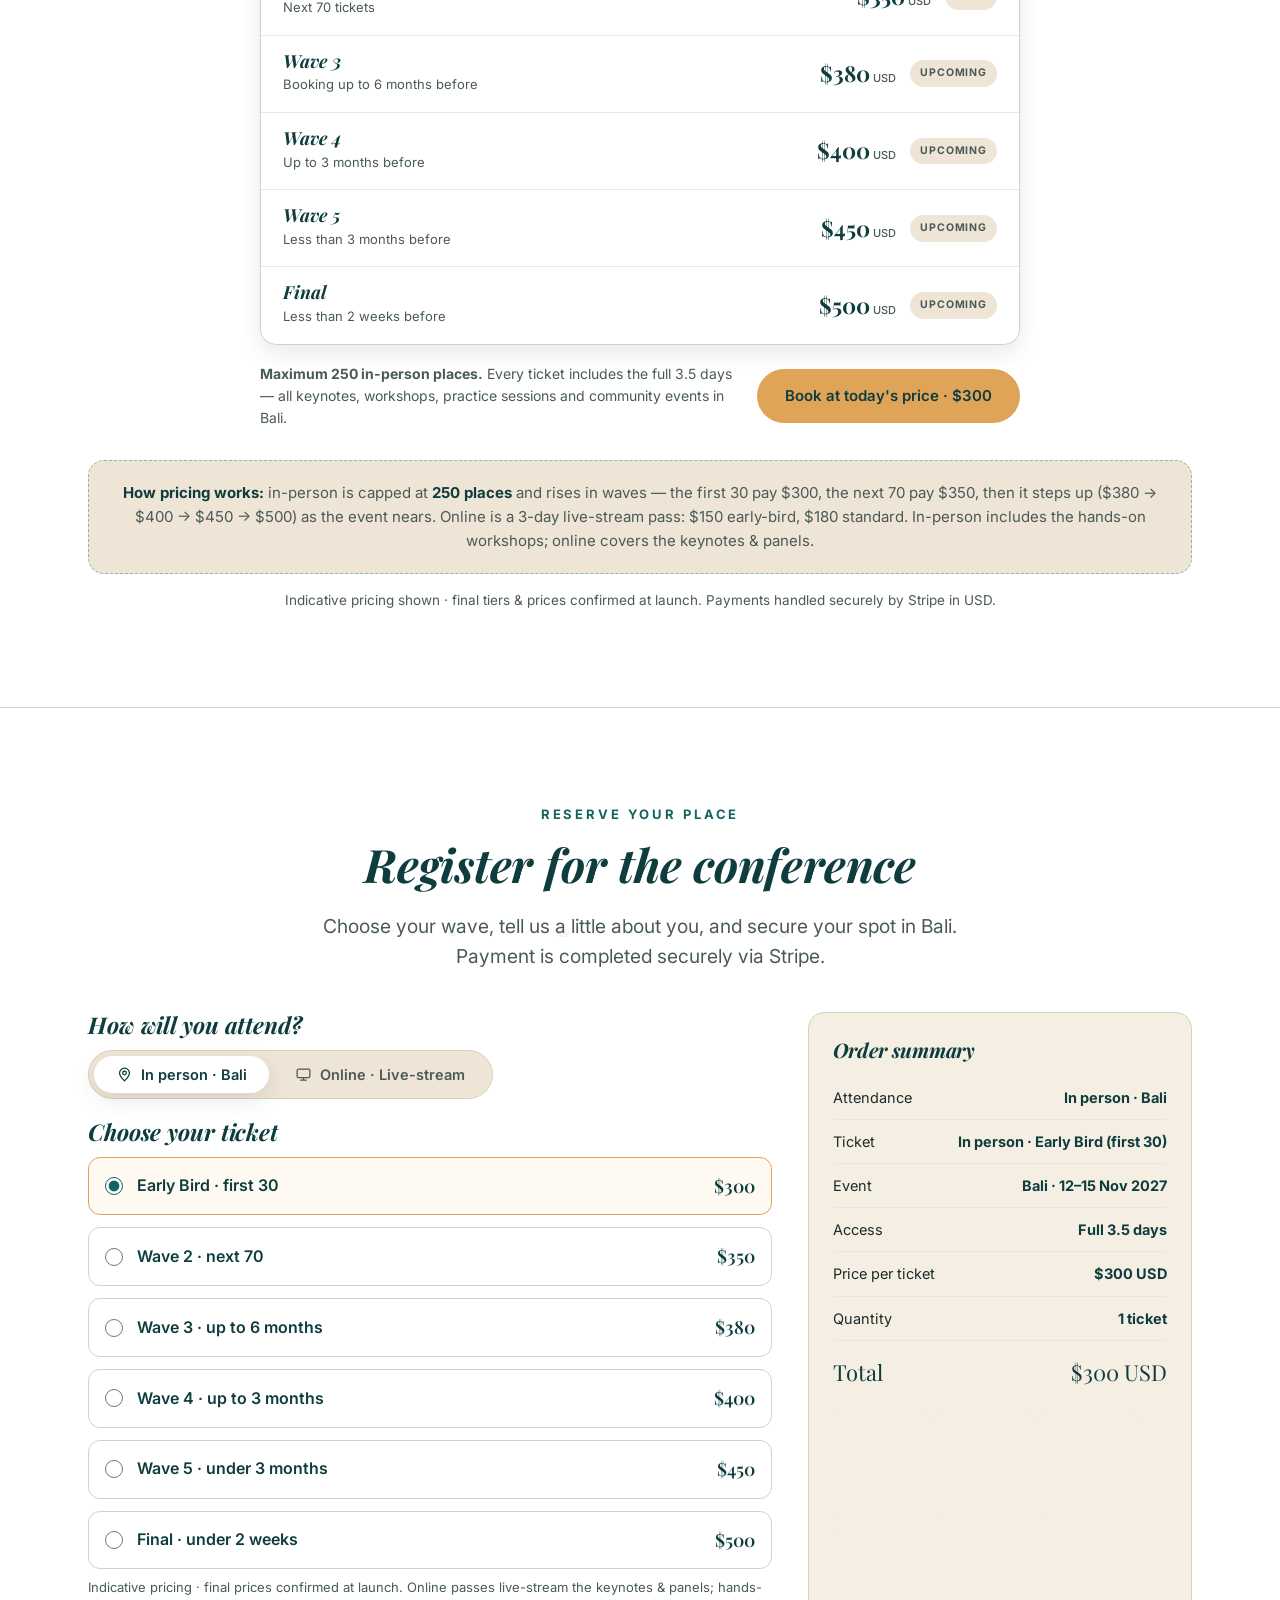
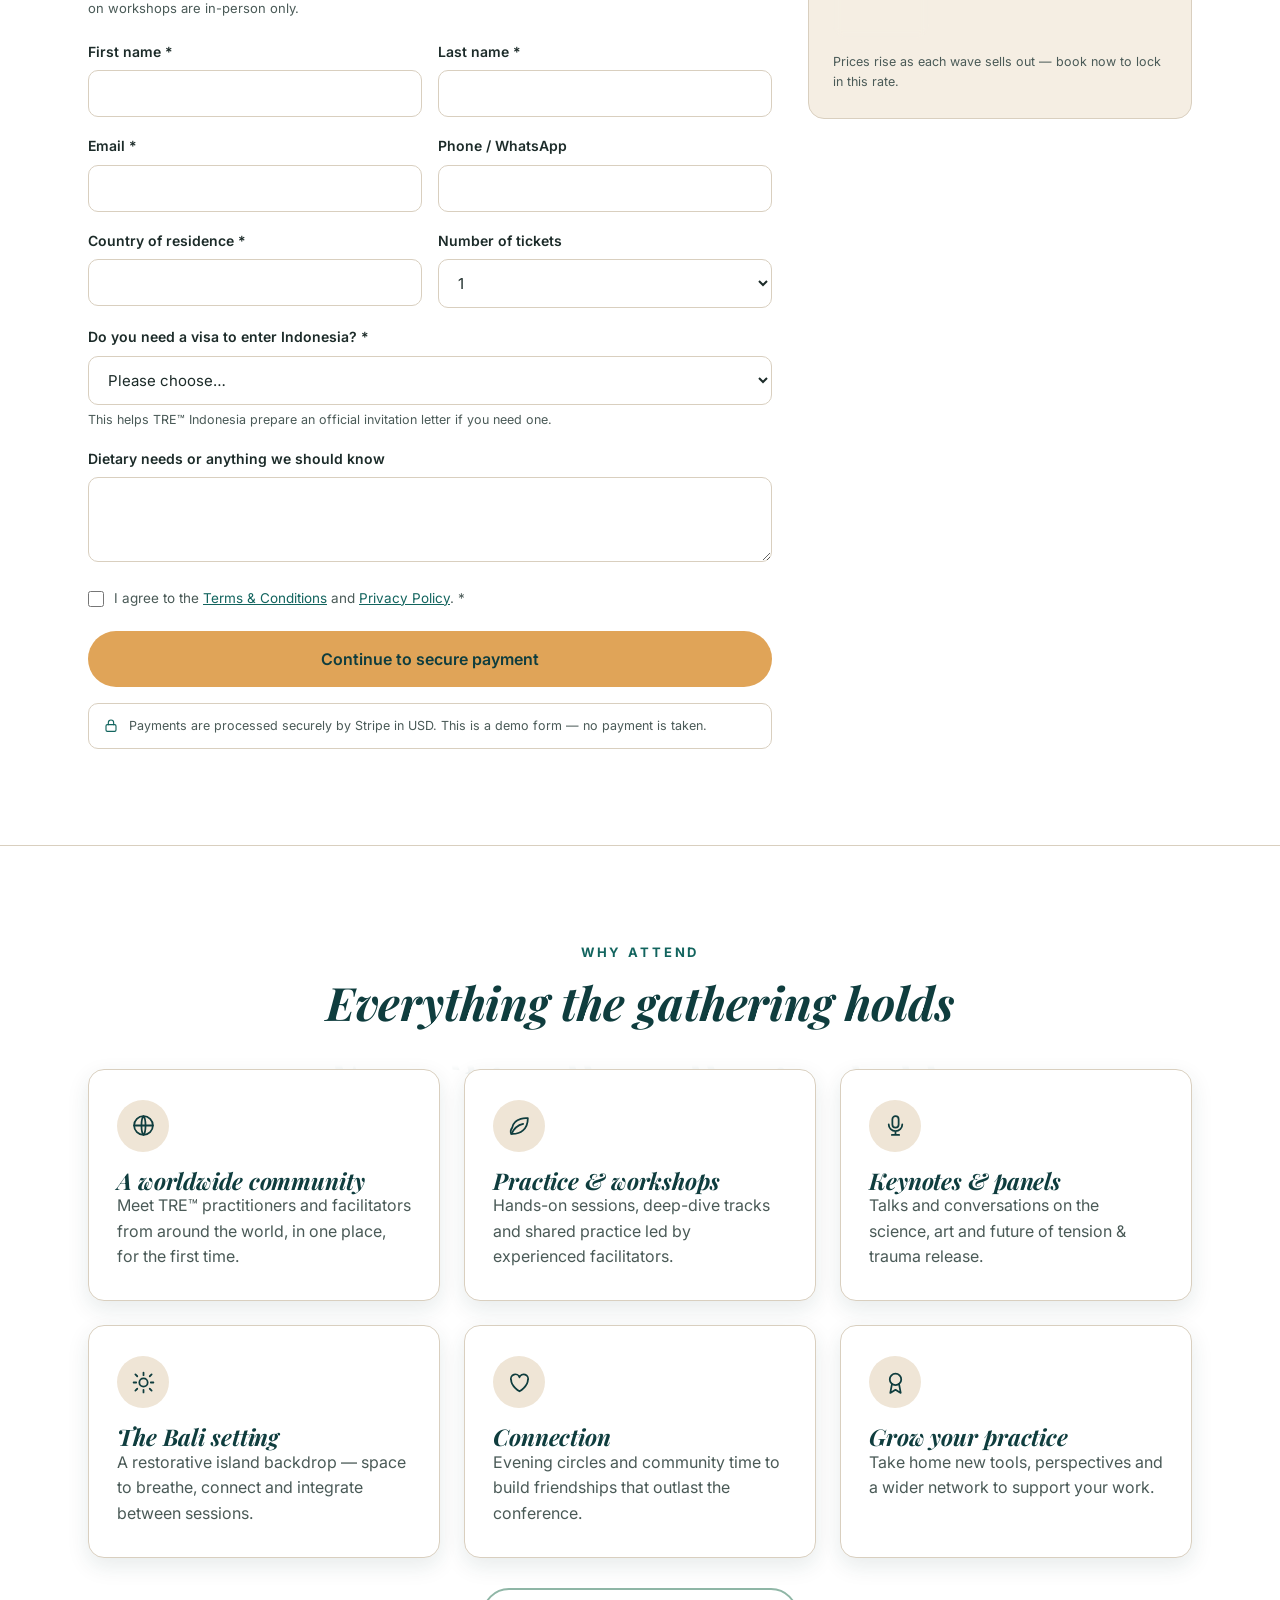
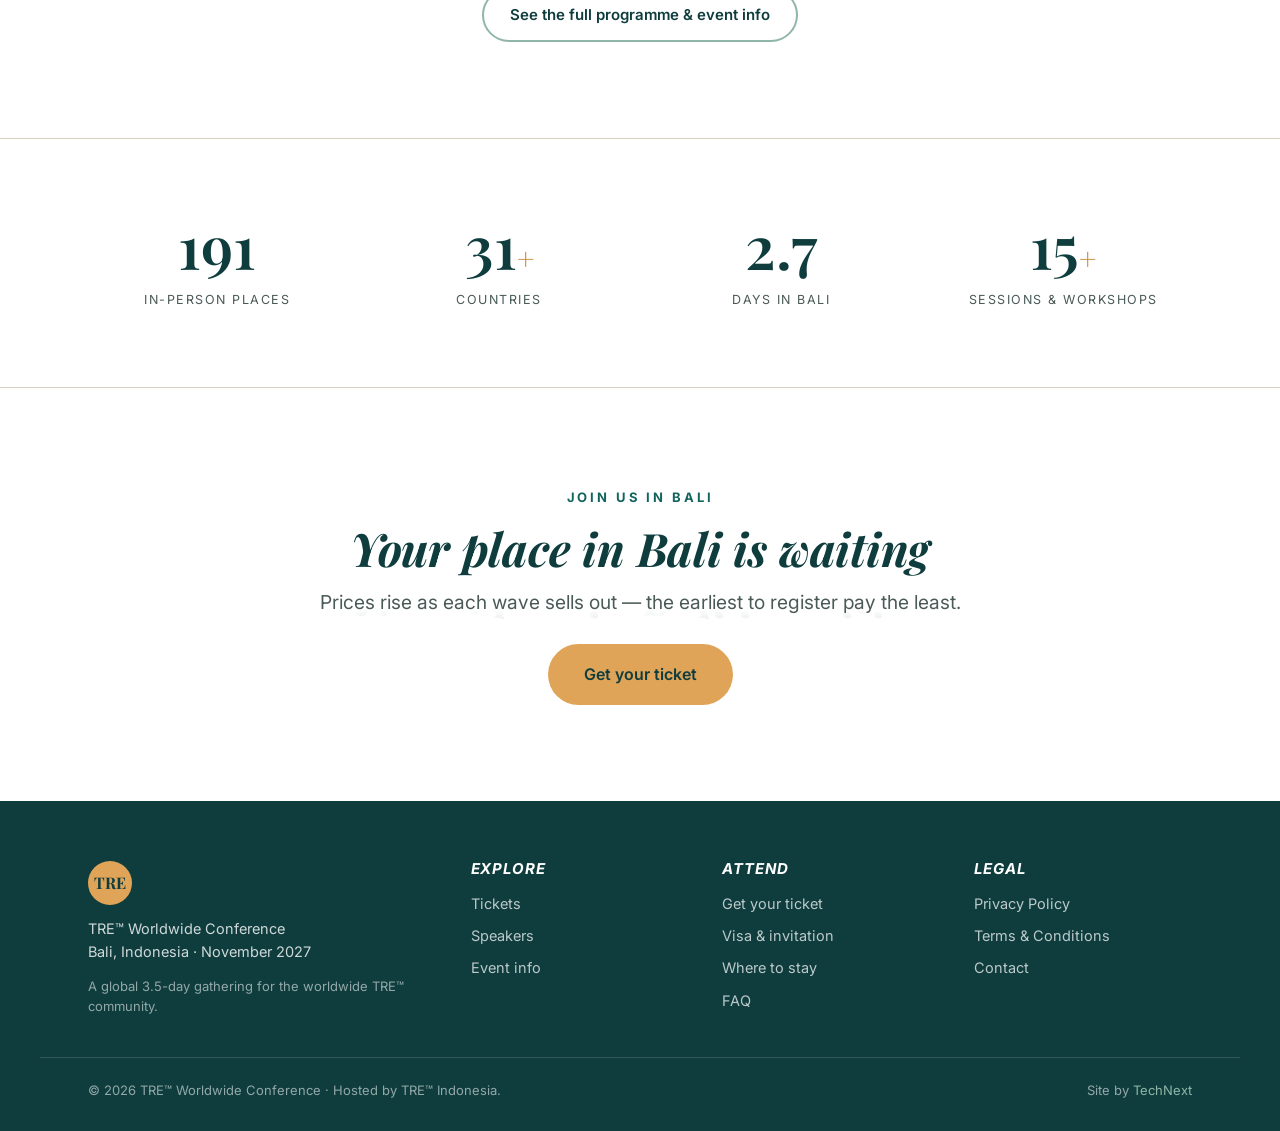
==== commit aab53509: "Share icon buttons: lock size (flex:0 0 auto) so they stay round; cache-bust v=5 Co-Authored-By: Cla" ====
--- a/index.html
+++ b/index.html
@@ -8,7 +8,7 @@
 <link rel="preconnect" href="https://fonts.googleapis.com">
 <link rel="preconnect" href="https://fonts.gstatic.com" crossorigin>
 <link href="https://fonts.googleapis.com/css2?family=Playfair+Display:ital,wght@0,400;0,500;0,600;0,700;0,800;0,900;1,400;1,500;1,600;1,700;1,800;1,900&family=Inter:wght@400;500;600;700&display=swap" rel="stylesheet">
-<link rel="stylesheet" href="assets/style.css?v=4">
+<link rel="stylesheet" href="assets/style.css?v=5">
 <link rel="icon" href="data:image/svg+xml,%3Csvg%20xmlns='http://www.w3.org/2000/svg'%20viewBox='0%200%2032%2032'%3E%3Ccircle%20cx='16'%20cy='16'%20r='16'%20fill='%230F3D3E'/%3E%3Ccircle%20cx='16'%20cy='16'%20r='6'%20fill='%23E0A458'/%3E%3C/svg%3E">
 </head>
 <body>
@@ -320,6 +320,6 @@
   </div>
 </footer>
 
-<script src="assets/app.js?v=4"></script>
+<script src="assets/app.js?v=5"></script>
 </body>
 </html>
--- a/assets/style.css
+++ b/assets/style.css
@@ -679,7 +679,7 @@
 
 /* share buttons + popover */
 .share-row{display:flex;flex-wrap:wrap;gap:12px;}
-.share-btn{width:46px;height:46px;padding:0;display:inline-grid;place-items:center;border:1px solid var(--line);background:#fff;border-radius:50%;color:var(--ink);cursor:pointer;
+.share-btn{width:46px;height:46px;flex:0 0 auto;padding:0;display:inline-grid;place-items:center;border:1px solid var(--line);background:#fff;border-radius:50%;color:var(--ink);cursor:pointer;
   transition:background .25s,color .25s,border-color .25s,transform .25s cubic-bezier(.2,.85,.3,1),box-shadow .25s;
   animation:sharePop .45s backwards;}
 @keyframes sharePop{0%{opacity:0;transform:scale(.4) translateY(10px);}60%{opacity:1;transform:scale(1.12);}100%{opacity:1;transform:scale(1);}}
